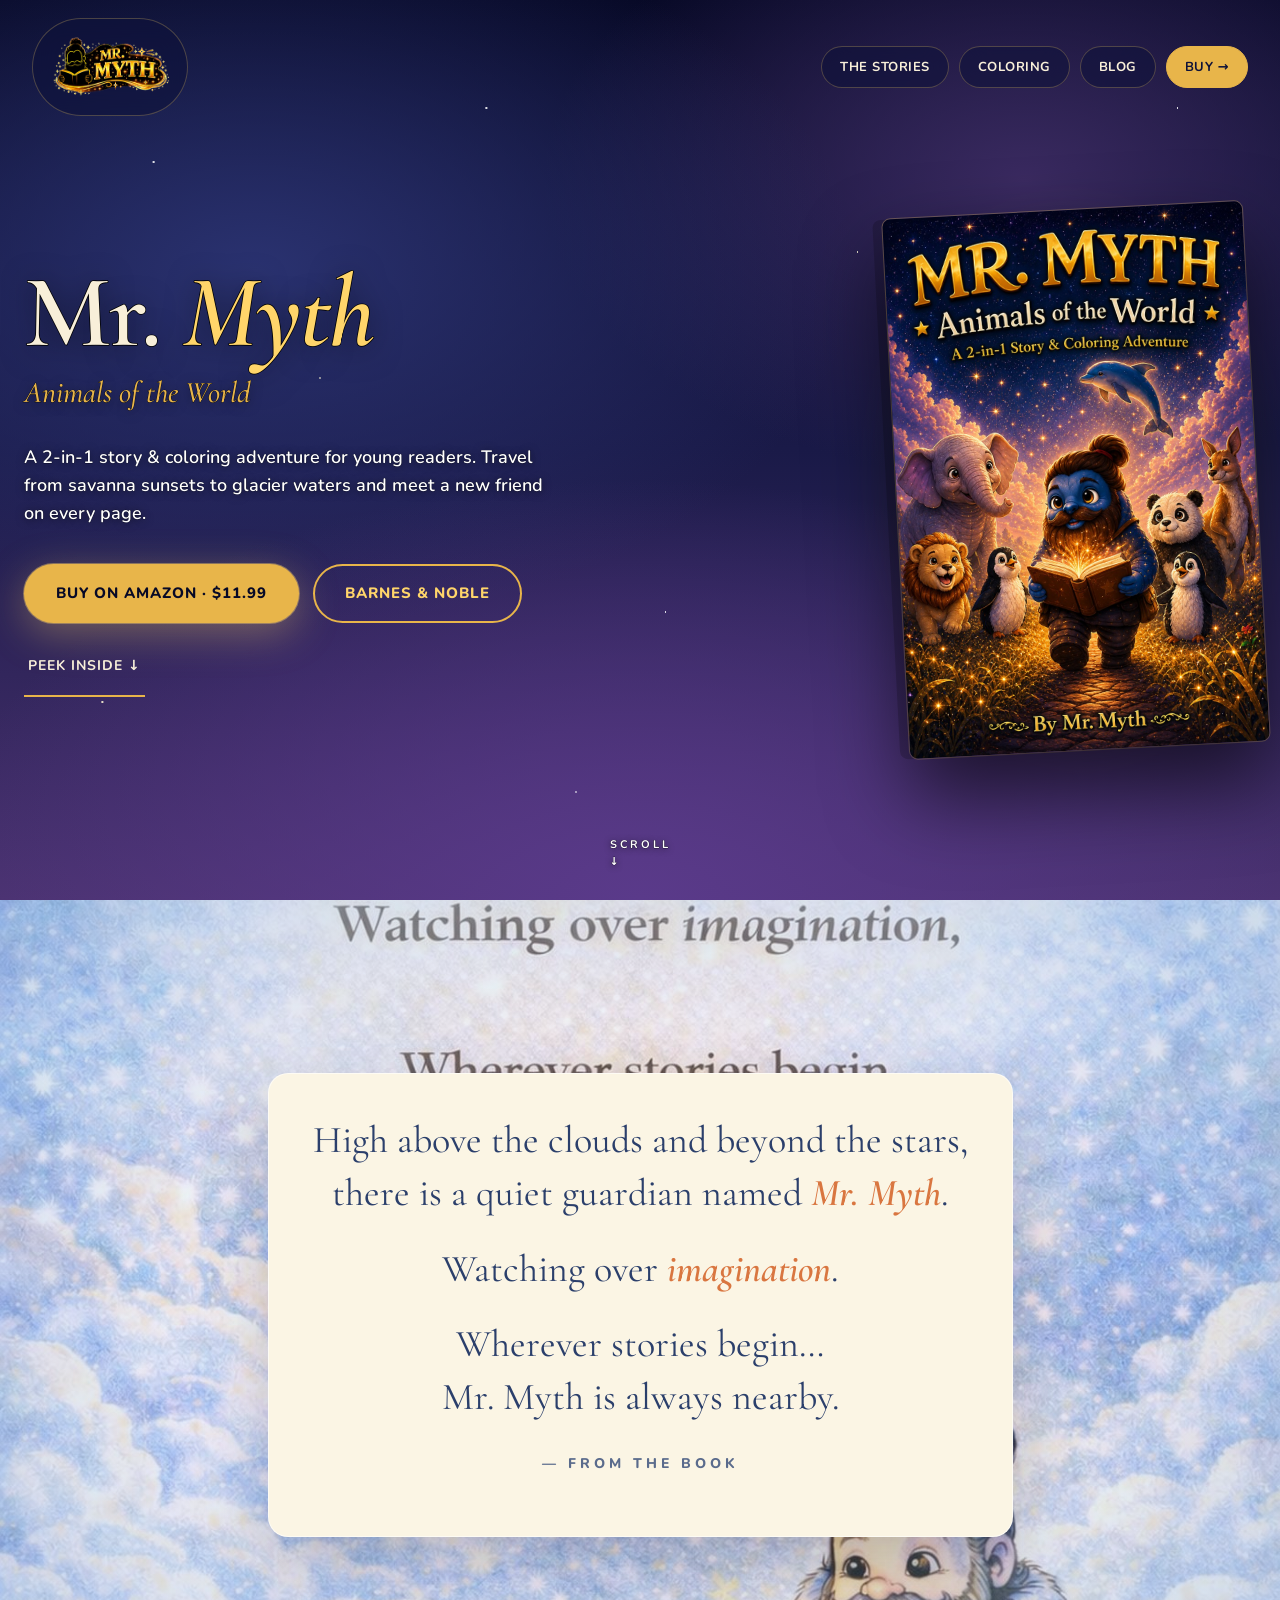
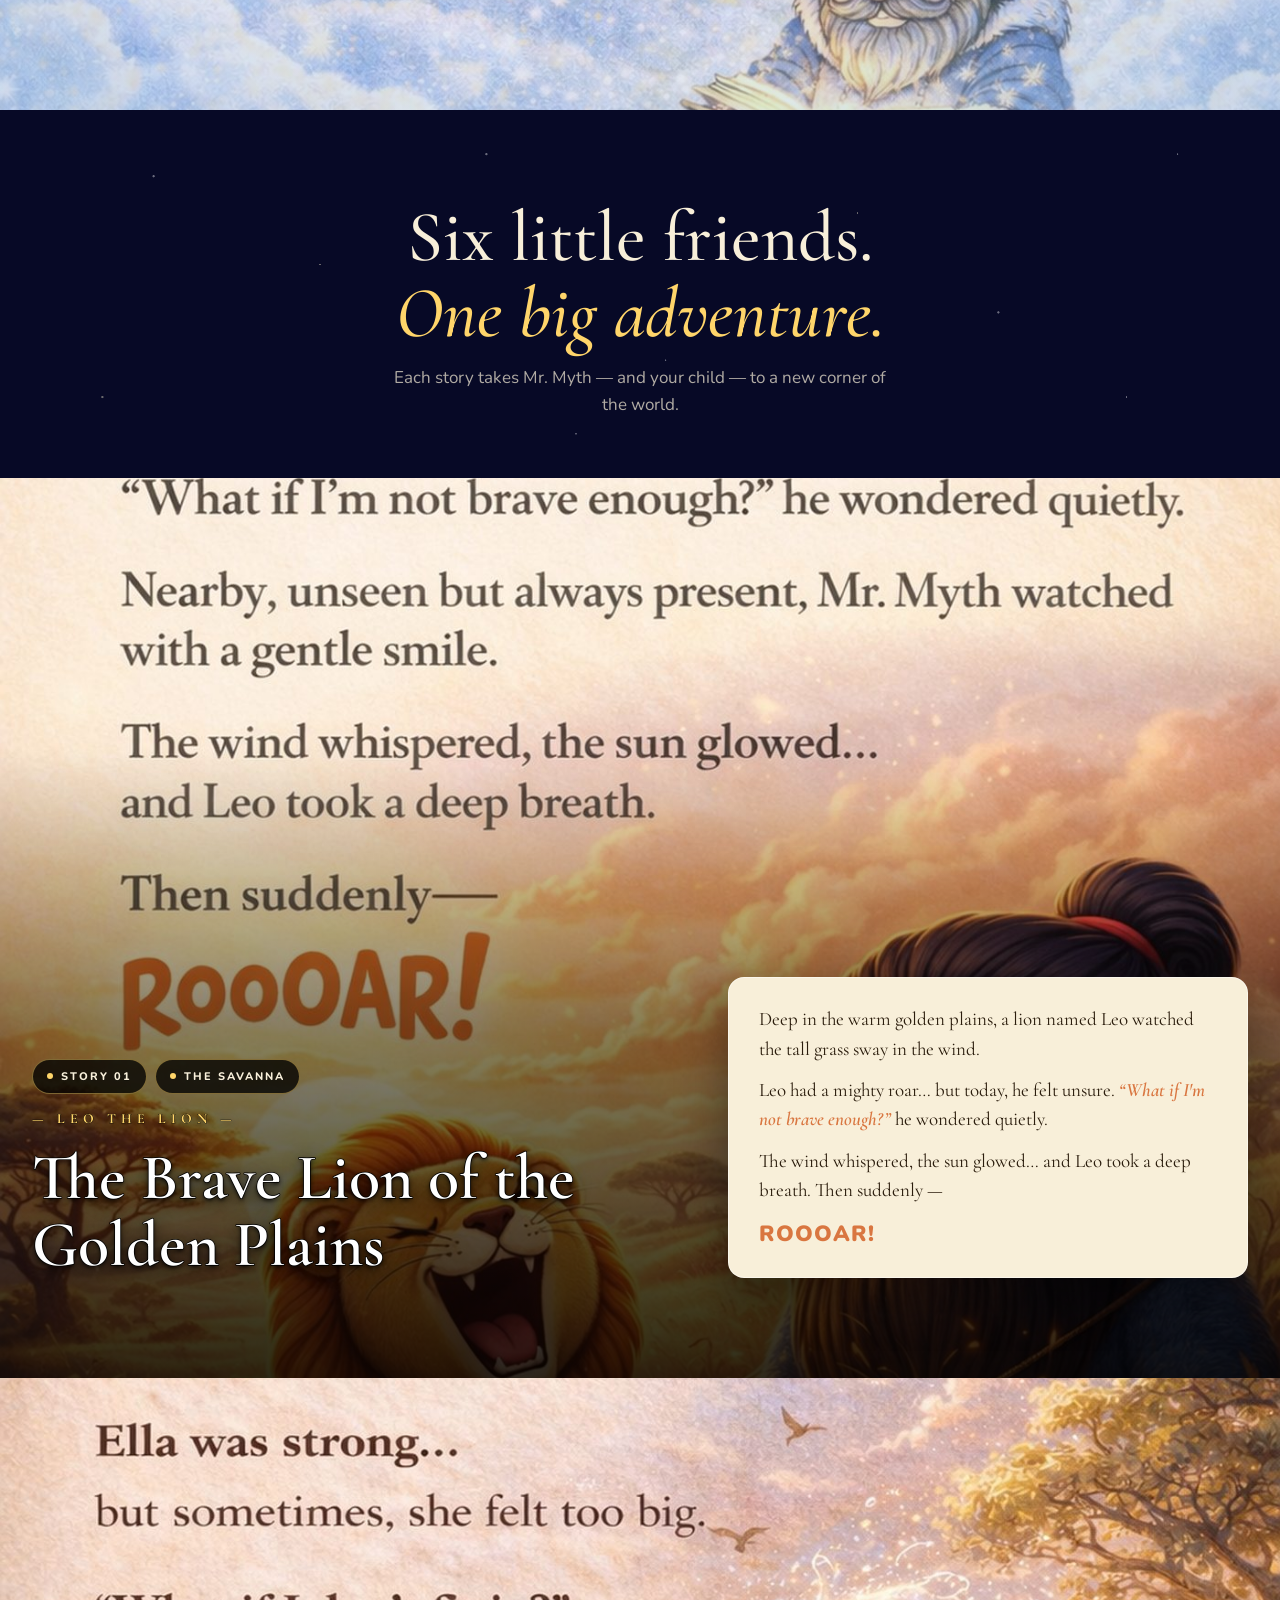
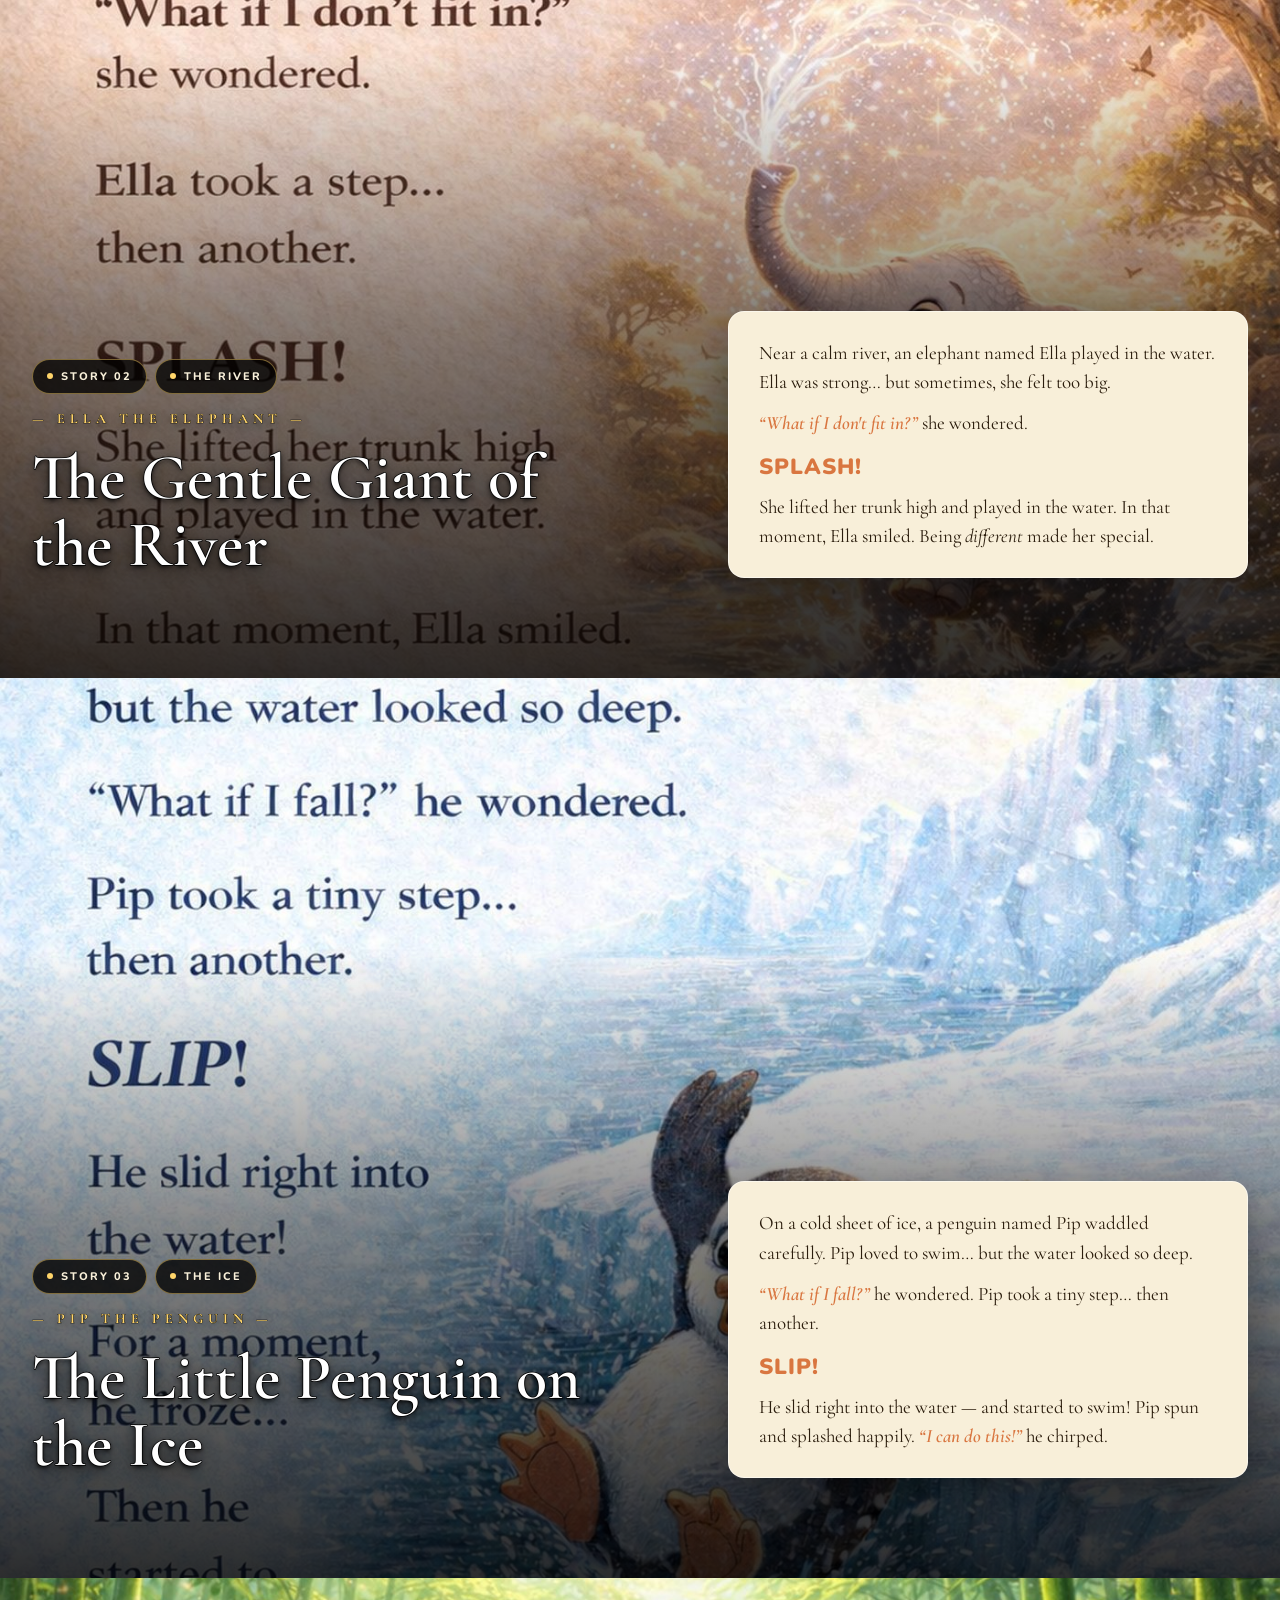
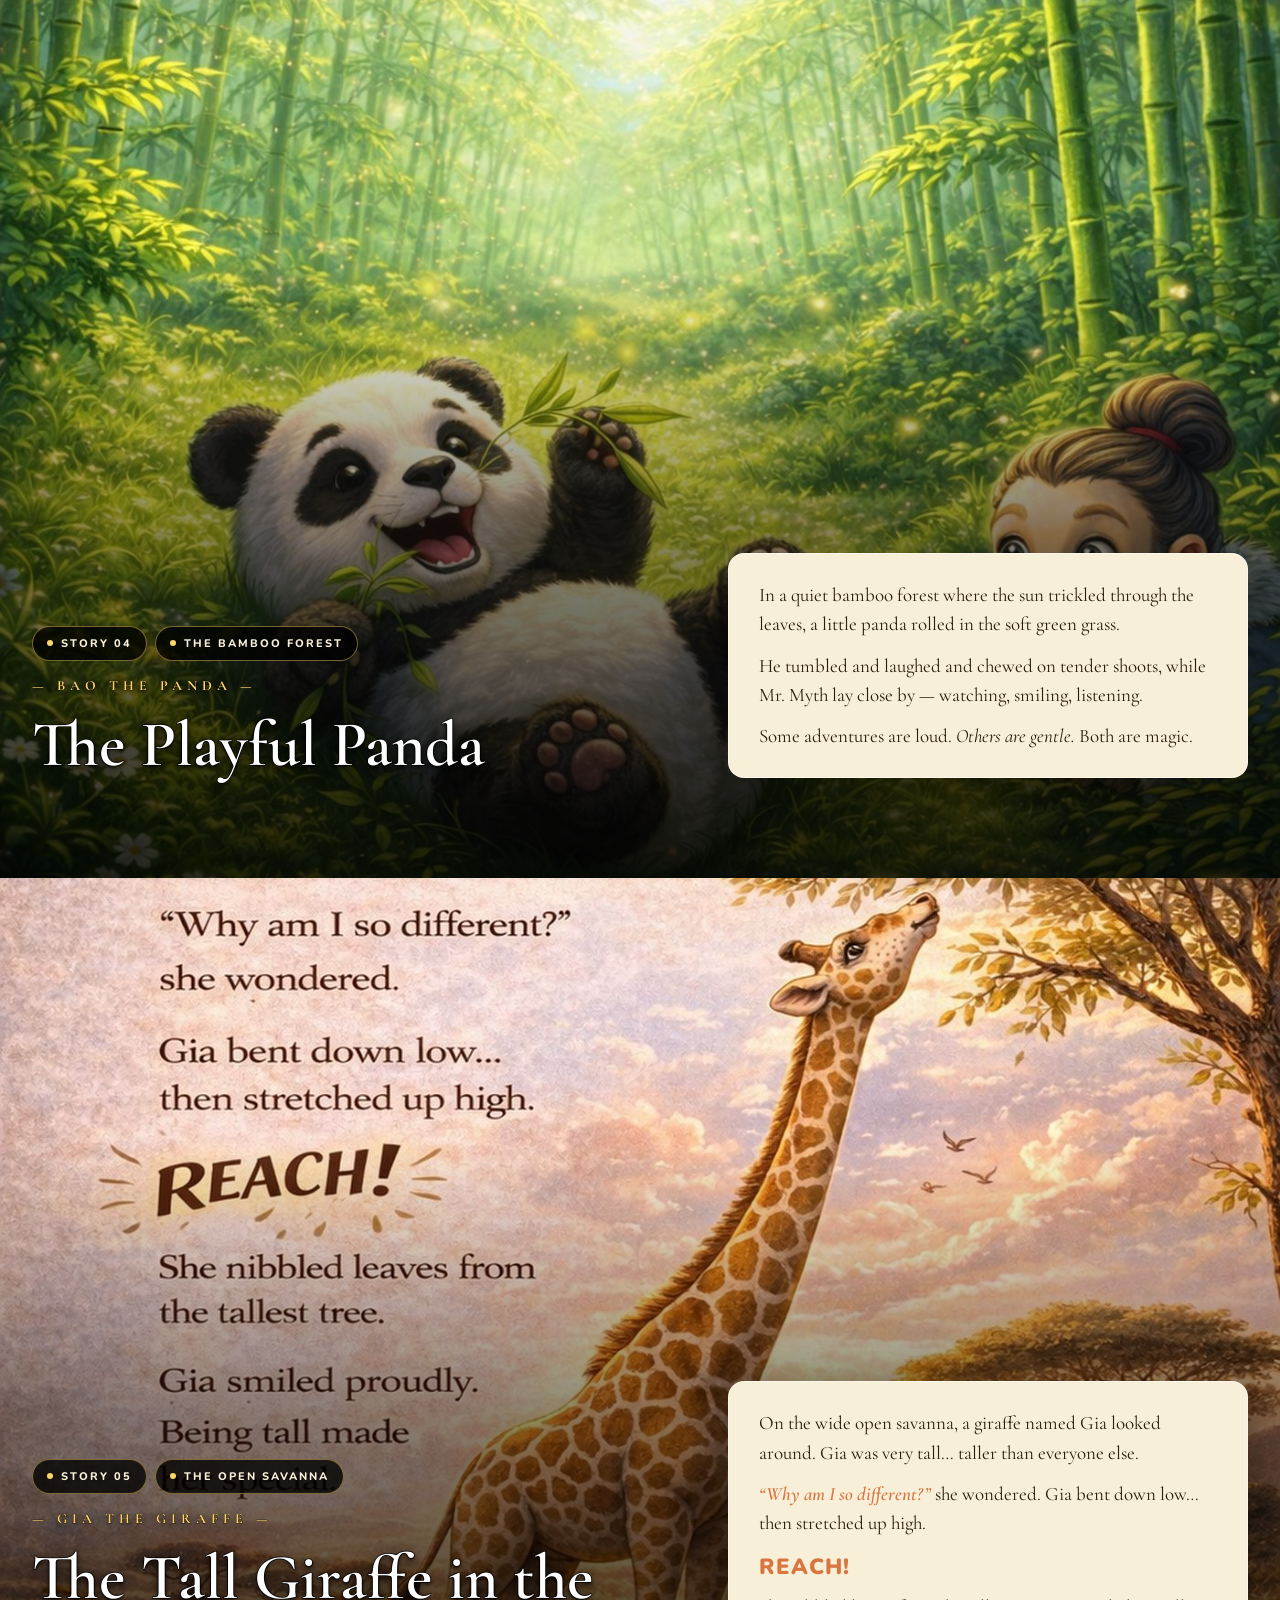
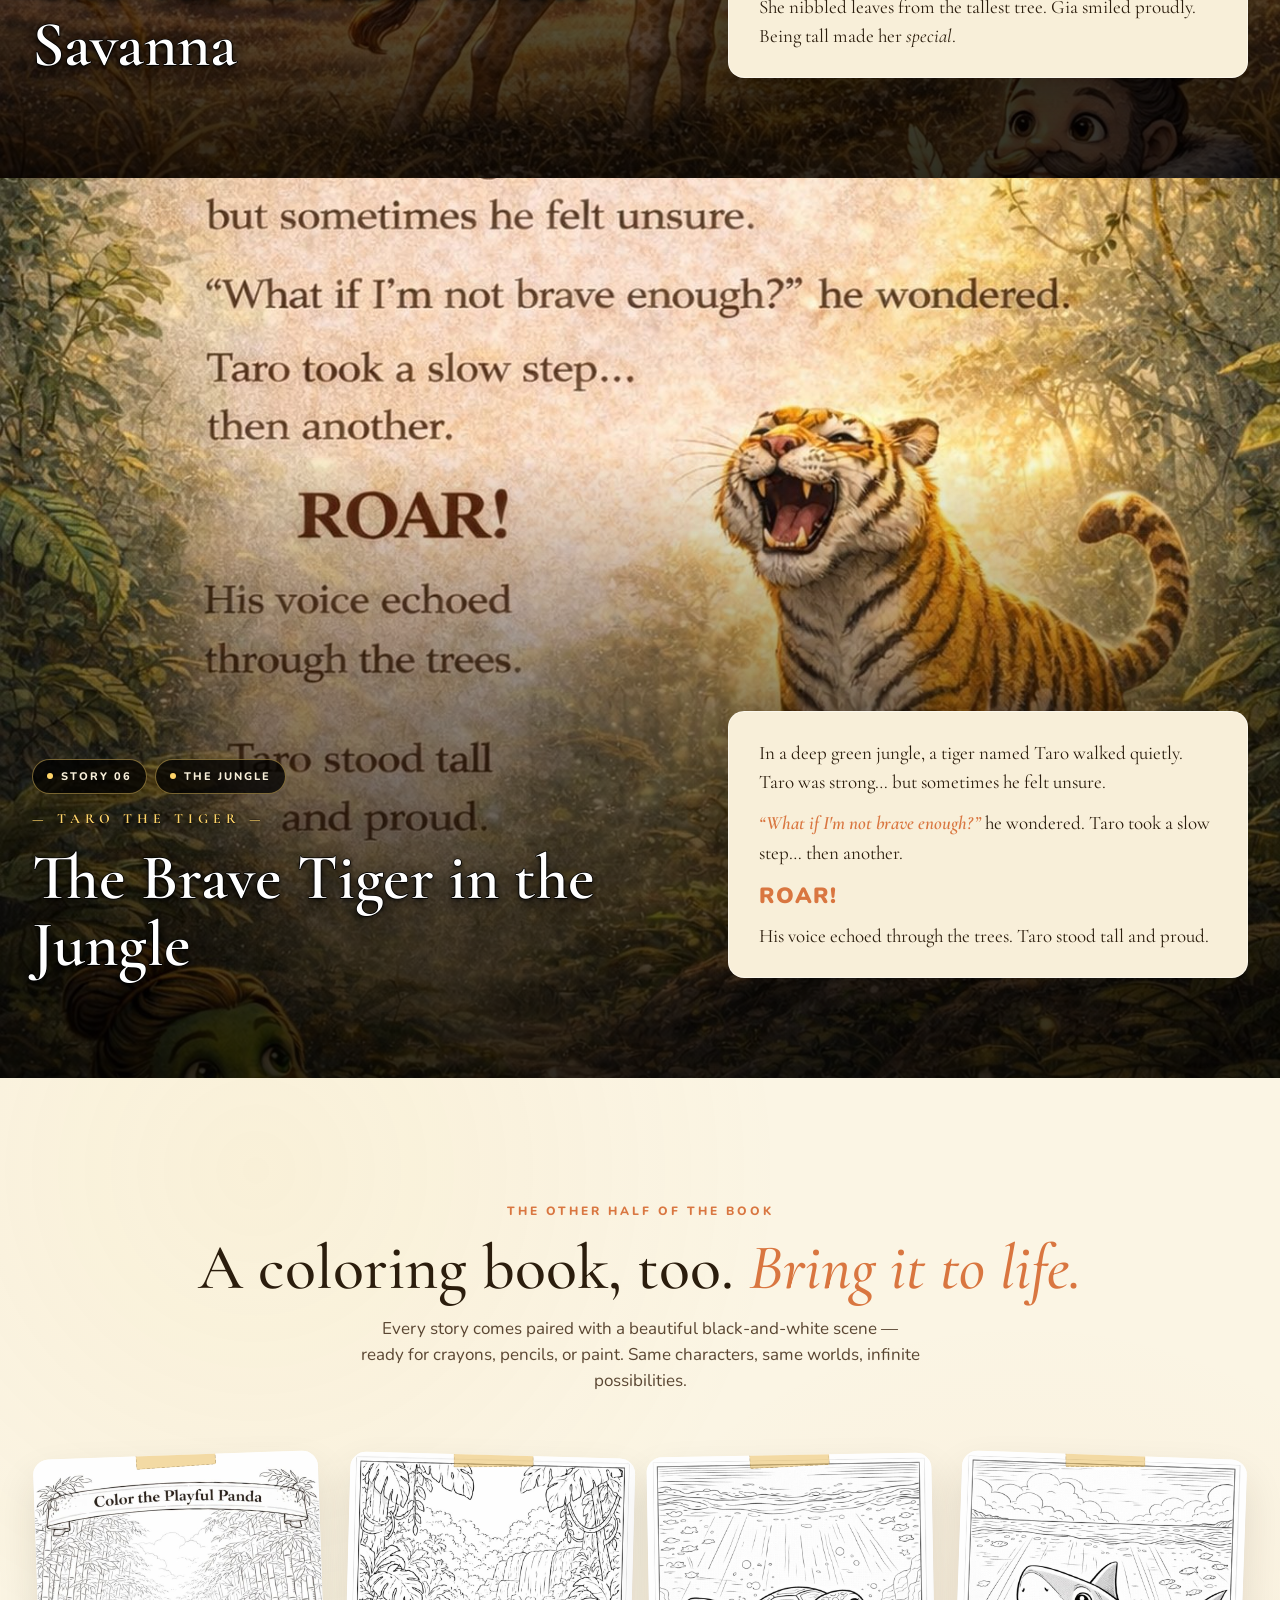
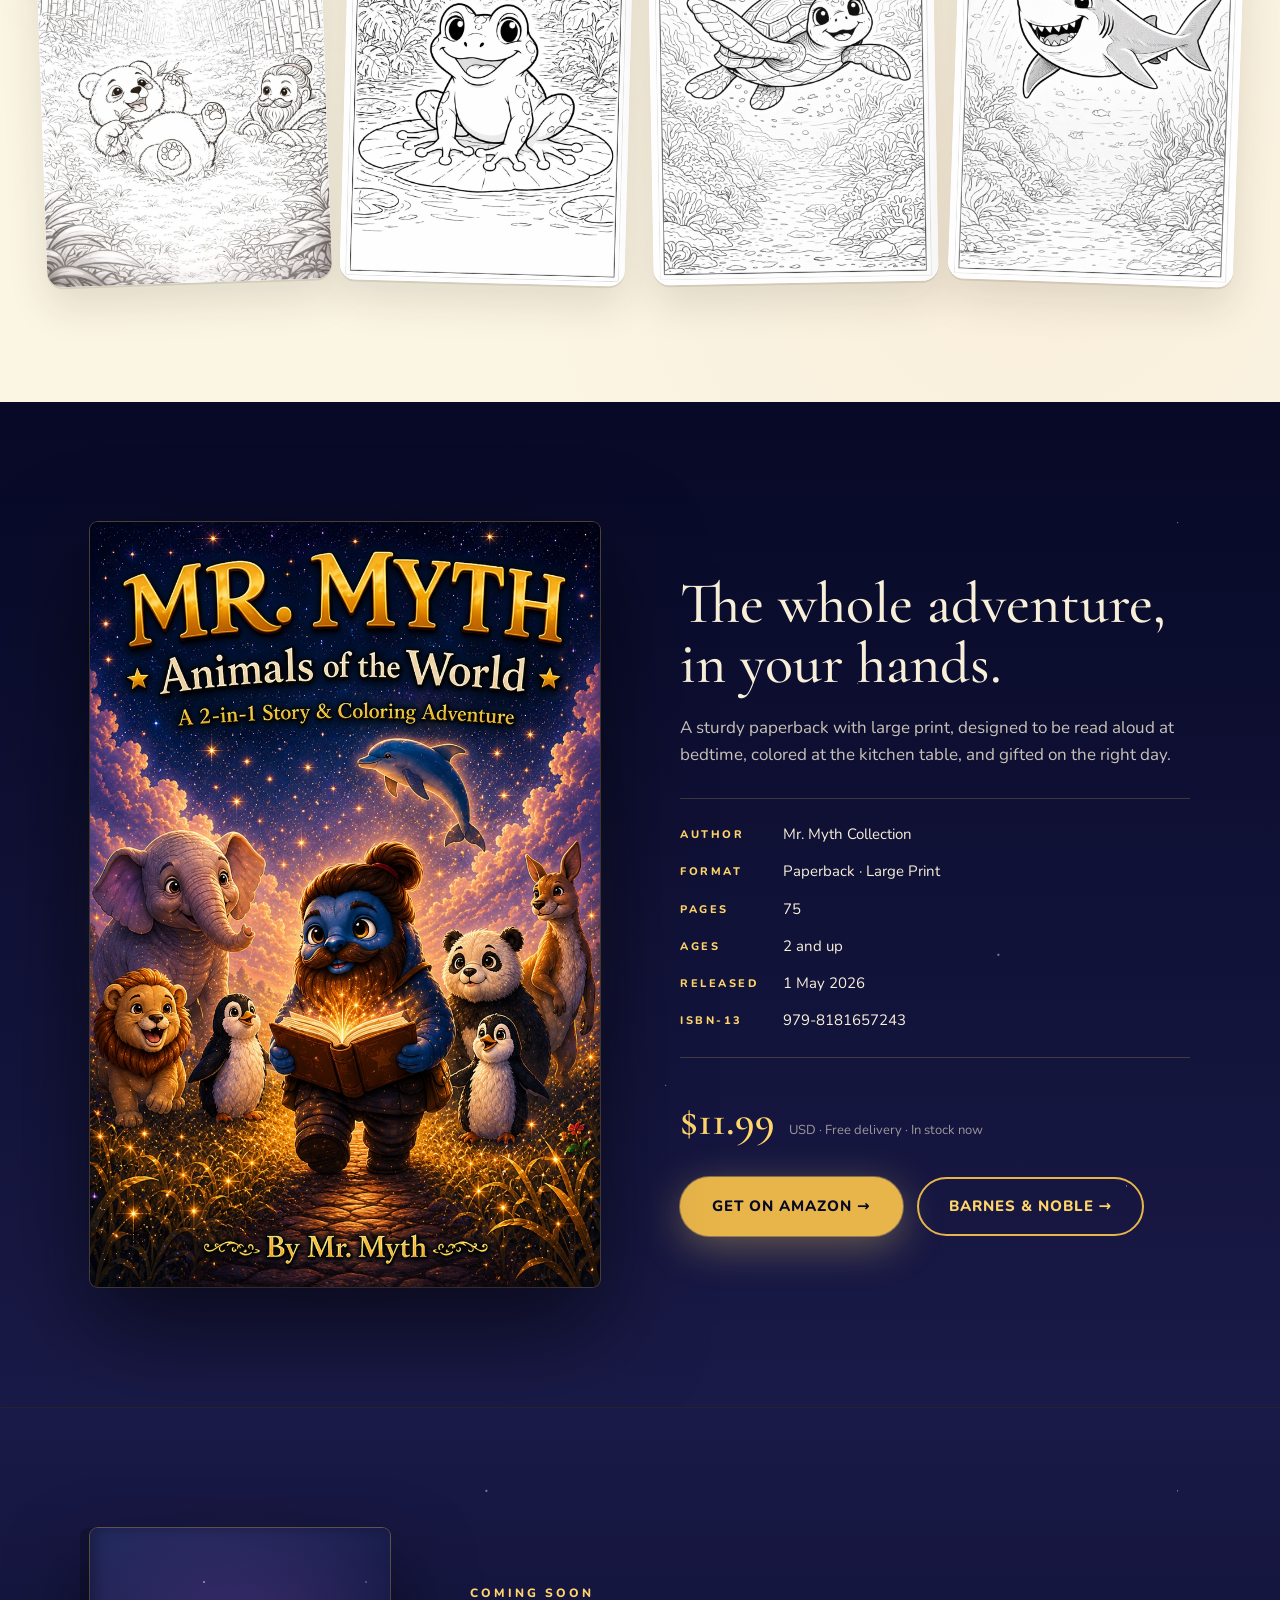
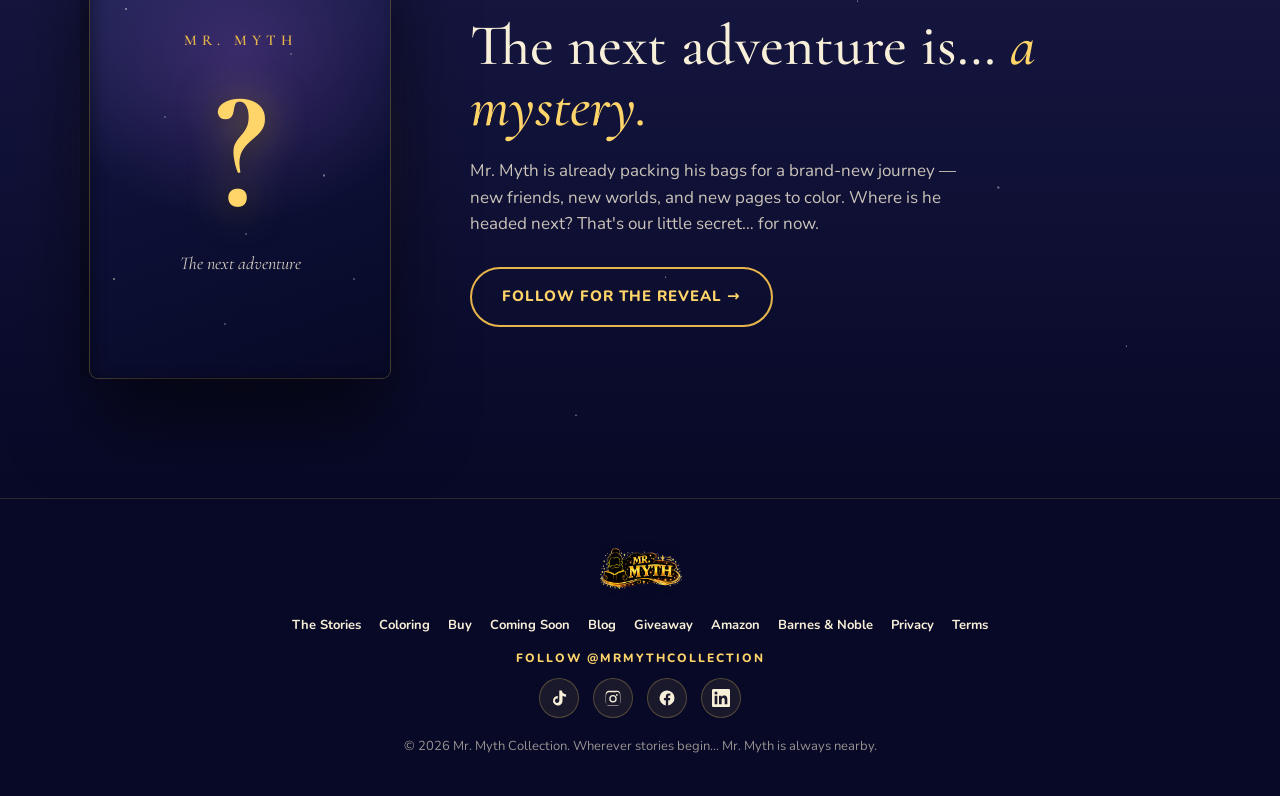
==== index.html @ 1f184dca "Add Vercel Web Analytics script to site pages Inject the /_vercel/insights/script.js tag before </he" ====
<!doctype html>
<html lang="en">
<head>
<meta charset="utf-8" />
<meta name="viewport" content="width=device-width, initial-scale=1" />
<title>Mr. Myth — Animals Of The World</title>
<meta name="description" content="A magical 2-in-1 story and coloring adventure for kids ages 2+. Travel the world with Mr. Myth and meet Leo the lion, Ella the elephant, Pip the penguin, and more." />
<meta property="og:title" content="Mr. Myth — Animals Of The World" />
<meta property="og:description" content="A magical 2-in-1 story and coloring adventure. Wherever stories begin… Mr. Myth is always nearby." />
<meta property="og:image" content="images/cover.jpg" />
<link rel="icon" type="image/png" href="images/favicon.png" />
<link rel="apple-touch-icon" href="images/logo.png" />
<link rel="preconnect" href="https://fonts.googleapis.com" />
<link rel="preconnect" href="https://fonts.gstatic.com" crossorigin />
<link href="https://fonts.googleapis.com/css2?family=Cormorant+Garamond:ital,wght@0,400;0,500;0,600;0,700;1,400&family=Fraunces:opsz,wght,SOFT,WONK@9..144,300..900,0..100,0..1&family=Nunito:wght@400;600;700;800;900&display=swap" rel="stylesheet" />
<style>
  :root{
    --night:#0e1239;
    --night-deep:#070926;
    --gold:#e8b54a;
    --gold-bright:#ffd56a;
    --cream:#f8efd9;
    --paper:#fbf5e4;
    --ember:#d97640;
    --ink:#2b1d0d;
    --soft-ink:#5a4632;
    --jungle:#1f4d36;
    --ice:#cfe5f0;
    --ice-deep:#2a4c6e;
    --rose:#e8b3a4;
  }
  *{box-sizing:border-box; margin:0; padding:0}
  html,body{overflow-x:hidden}
  html{scroll-behavior:smooth}
  body{
    font-family:'Nunito',system-ui,sans-serif;
    color:var(--ink);
    background:var(--night-deep);
    line-height:1.55;
  }
  img{display:block; max-width:100%; height:auto}
  a{color:inherit}

  /* ============ FIXED NAV ============ */
  .topbar{
    position:fixed; top:0; left:0; right:0; z-index:100;
    display:flex; justify-content:space-between; align-items:center;
    padding:18px 32px;
    pointer-events:none;
  }
  .topbar > *{pointer-events:auto}
  .brand{
    display:inline-flex; align-items:center; gap:10px;
    background:rgba(14,18,57,.55);
    backdrop-filter:blur(14px);
    -webkit-backdrop-filter:blur(14px);
    padding:6px 14px; border-radius:999px;
    border:1px solid rgba(255,213,106,.25);
    text-decoration:none;
    transition:background .2s;
  }
  .brand:hover{background:rgba(14,18,57,.75)}
  .brand img{height:84px; width:auto; display:block}
  .nav-actions{display:flex; gap:10px; align-items:center}
  .nav-pill{
    background:rgba(14,18,57,.55);
    backdrop-filter:blur(14px);
    -webkit-backdrop-filter:blur(14px);
    color:var(--cream);
    padding:10px 18px; border-radius:999px;
    border:1px solid rgba(255,213,106,.25);
    font-weight:700; font-size:13px; letter-spacing:.5px;
    text-transform:uppercase;
    text-decoration:none;
    transition:background .2s, color .2s;
  }
  .nav-pill:hover{background:var(--gold); color:var(--night)}
  .nav-pill.cta{background:var(--gold); color:var(--night); border-color:var(--gold)}
  .nav-pill.cta:hover{background:var(--gold-bright)}
  .nav-toggle{
    display:none;
    background:rgba(14,18,57,.55);
    backdrop-filter:blur(14px);
    -webkit-backdrop-filter:blur(14px);
    border:1px solid rgba(255,213,106,.25);
    color:var(--cream);
    width:42px; height:42px;
    border-radius:50%;
    cursor:pointer;
    align-items:center; justify-content:center;
    padding:0;
  }
  .nav-toggle svg{width:20px; height:20px; fill:currentColor; display:block}
  .mobile-menu{
    position:fixed; inset:0;
    background:rgba(7,9,38,.96);
    backdrop-filter:blur(20px);
    -webkit-backdrop-filter:blur(20px);
    z-index:150;
    display:none;
    flex-direction:column;
    align-items:center; justify-content:center;
    gap:16px;
    padding:80px 24px 40px;
  }
  .mobile-menu.open{display:flex}
  .mobile-menu a{
    color:var(--cream);
    font-family:'Nunito',system-ui,sans-serif;
    font-weight:800; font-size:16px;
    letter-spacing:2px; text-transform:uppercase;
    text-decoration:none;
    padding:14px 22px;
    border-radius:999px;
    border:1px solid rgba(255,213,106,.25);
    transition:background .2s, color .2s, border-color .2s;
    min-width:240px; text-align:center;
  }
  .mobile-menu a:hover, .mobile-menu a.cta{
    background:var(--gold); color:var(--night-deep); border-color:var(--gold);
  }
  .mobile-menu .close-x{
    position:absolute; top:24px; right:24px;
    background:none; border:none; color:var(--cream);
    cursor:pointer; padding:8px;
    border-radius:50%;
    transition:background .2s;
  }
  .mobile-menu .close-x:hover{background:rgba(255,213,106,.15)}
  .mobile-menu .close-x svg{width:24px; height:24px; fill:currentColor; display:block}
  @media(max-width:680px){
    .topbar{padding:14px 16px}
    .brand img{height:48px}
    .nav-actions{gap:8px}
    .nav-actions .nav-pill:not(.cta):not(.mobile-show){display:none}
    .nav-pill{padding:9px 13px; font-size:11px; letter-spacing:.3px}
    .nav-toggle{display:inline-flex; width:38px; height:38px}
  }

  /* ============ STARS BG (reused) ============ */
  .stars{
    position:absolute; inset:0;
    background:
      radial-gradient(1.5px 1.5px at 12% 18%, #fff 50%, transparent 100%),
      radial-gradient(1px 1px at 25% 42%, #fff8d6 50%, transparent 100%),
      radial-gradient(1.5px 1.5px at 38% 12%, #fff 50%, transparent 100%),
      radial-gradient(1px 1px at 52% 68%, #fff 50%, transparent 100%),
      radial-gradient(1px 1px at 67% 28%, #fff8d6 50%, transparent 100%),
      radial-gradient(1.5px 1.5px at 78% 55%, #fff 50%, transparent 100%),
      radial-gradient(1px 1px at 88% 78%, #fff 50%, transparent 100%),
      radial-gradient(1.5px 1.5px at 8% 78%, #fff8d6 50%, transparent 100%),
      radial-gradient(1px 1px at 92% 12%, #fff 50%, transparent 100%),
      radial-gradient(1px 1px at 45% 88%, #fff 50%, transparent 100%);
    pointer-events:none;
    opacity:.85;
  }
  .stars.dim{opacity:.4}

  /* ============ HERO ============ */
  .hero{
    position:relative; min-height:100svh;
    background:
      radial-gradient(ellipse 1200px 700px at 50% 100%, #5a3a8a 0%, transparent 60%),
      radial-gradient(ellipse 1000px 600px at 20% 30%, #2a3270 0%, transparent 60%),
      radial-gradient(ellipse 800px 500px at 80% 20%, #3a2a60 0%, transparent 60%),
      linear-gradient(180deg, var(--night-deep) 0%, #1a1a48 50%, #4a3270 100%);
    overflow:hidden;
    display:flex; align-items:center; justify-content:center;
    padding:120px 24px 60px;
  }
  .hero-inner{
    position:relative; z-index:2;
    display:grid;
    grid-template-columns: 1fr auto;
    gap:60px; align-items:center;
    max-width:1300px; width:100%;
  }
  @media(max-width:980px){
    .hero-inner{grid-template-columns:1fr; text-align:center; gap:40px}
  }

  .hero-text{color:var(--cream); max-width:600px}
  .hero-eyebrow{
    display:inline-flex; align-items:center; gap:10px;
    font-size:12px; letter-spacing:3px; text-transform:uppercase;
    color:var(--gold-bright); font-weight:800;
    margin-bottom:24px;
  }
  .hero-eyebrow::before, .hero-eyebrow::after{
    content:""; width:30px; height:1px; background:var(--gold);
  }
  @media(max-width:980px){.hero-eyebrow{justify-content:center}}

  h1.hero-title{
    font-family:'Cormorant Garamond',serif;
    font-weight:600;
    font-size:clamp(54px, 8vw, 104px);
    line-height:.96;
    letter-spacing:-.02em;
    margin-bottom:8px;
    color:var(--cream);
    -webkit-text-stroke:1.5px #000;
    paint-order:stroke fill;
    text-shadow:0 4px 30px rgba(0,0,0,.5);
  }
  h1.hero-title .gold{
    color:var(--gold-bright);
    font-style:italic;
  }
  .hero-sub{
    font-family:'Cormorant Garamond',serif;
    font-size:clamp(22px,2.5vw,30px);
    font-style:italic;
    color:var(--gold);
    margin-bottom:28px;
    font-weight:500;
    -webkit-text-stroke:.6px #000;
    paint-order:stroke fill;
    text-shadow:0 2px 12px rgba(0,0,0,.5);
  }
  .hero-lede{
    font-size:18px;
    color:#fff;
    margin-bottom:36px;
    max-width:520px;
    font-weight:600;
    -webkit-text-stroke:.4px #000;
    paint-order:stroke fill;
    text-shadow:0 1px 8px rgba(0,0,0,.6);
  }
  @media(max-width:980px){.hero-lede{margin-left:auto; margin-right:auto}}

  .hero-cta-row{display:flex; gap:14px; flex-wrap:wrap; align-items:center}
  @media(max-width:980px){.hero-cta-row{justify-content:center}}
  .btn-gold{
    display:inline-flex; align-items:center; gap:10px;
    background:var(--gold);
    color:var(--night-deep);
    padding:18px 32px;
    border-radius:999px;
    font-weight:800; font-size:15px; letter-spacing:1px; text-transform:uppercase;
    text-decoration:none;
    box-shadow:0 10px 40px rgba(255,213,106,.35), 0 0 0 1px rgba(255,213,106,.4);
    transition:transform .2s, box-shadow .2s;
  }
  .btn-gold:hover{
    transform:translateY(-3px);
    box-shadow:0 18px 50px rgba(255,213,106,.5), 0 0 0 1px var(--gold-bright);
  }
  .btn-ghost-light{
    color:var(--cream); text-decoration:none;
    font-weight:700; font-size:14px; letter-spacing:1px; text-transform:uppercase;
    padding:18px 4px;
    border-bottom:2px solid var(--gold);
  }
  .btn-outline-gold{
    display:inline-flex; align-items:center; gap:10px;
    background:transparent;
    color:var(--gold-bright);
    padding:16px 30px;
    border-radius:999px;
    font-weight:800; font-size:15px; letter-spacing:1px; text-transform:uppercase;
    text-decoration:none;
    border:2px solid var(--gold);
    transition:background .2s, color .2s, transform .2s, box-shadow .2s;
  }
  .btn-outline-gold:hover{
    background:var(--gold);
    color:var(--night-deep);
    transform:translateY(-3px);
    box-shadow:0 10px 30px rgba(255,213,106,.3);
  }

  /* hero cover */
  .hero-cover{
    position:relative;
    width:min(360px, 80vw);
    aspect-ratio: 2/3;
    transform: rotate(-3deg);
    animation: floatCover 7s ease-in-out infinite;
  }
  .hero-cover img{
    width:100%; height:100%; object-fit:cover;
    border-radius:8px;
    box-shadow:
      0 40px 80px rgba(0,0,0,.6),
      0 0 0 1px rgba(255,213,106,.3),
      -10px 0 0 rgba(0,0,0,.18),
      inset 6px 0 12px rgba(0,0,0,.2);
  }
  /* gold glow */
  .hero-cover::before{
    content:""; position:absolute; inset:-30px;
    background:radial-gradient(ellipse at center, rgba(255,213,106,.35) 0%, transparent 65%);
    z-index:-1; filter:blur(20px);
  }
  @keyframes floatCover{
    0%,100%{transform:rotate(-3deg) translateY(0)}
    50%{transform:rotate(-3deg) translateY(-16px)}
  }

  /* sparkles on hero */
  .sparkles{position:absolute; inset:0; pointer-events:none; z-index:1}
  .sparkle{
    position:absolute; color:var(--gold-bright);
    font-size:14px; opacity:0; animation: twinkle 4s ease-in-out infinite;
  }
  @keyframes twinkle{
    0%,100%{opacity:0; transform:scale(.5)}
    50%{opacity:1; transform:scale(1)}
  }

  .scroll-cue{
    position:absolute; bottom:30px; left:50%; transform:translateX(-50%);
    color:#fff;
    font-size:11px; letter-spacing:3px; text-transform:uppercase; font-weight:700;
    display:flex; flex-direction:column; align-items:center; gap:8px;
    -webkit-text-stroke:.4px #000;
    paint-order:stroke fill;
    text-shadow:0 1px 6px rgba(0,0,0,.7);
    animation: bounce 2.5s ease-in-out infinite;
  }
  @keyframes bounce{
    0%,100%{transform:translate(-50%, 0)}
    50%{transform:translate(-50%, 10px)}
  }

  /* ============ INTRO QUOTE SECTION ============ */
  .intro{
    position:relative;
    background:#a8c6e0; /* the cloud color from page 3 */
    min-height:90svh;
    overflow:hidden;
    display:flex; align-items:center; justify-content:center;
  }
  .intro-bg{
    position:absolute; inset:0;
    background-image:url('images/intro.jpg');
    background-size:cover; background-position:center;
    z-index:0;
  }
  .intro-bg::after{
    content:""; position:absolute; inset:0;
    background:radial-gradient(ellipse at center, transparent 30%, rgba(168,198,224,.55) 90%);
  }
  .intro-text{
    position:relative; z-index:2;
    text-align:center;
    width:fit-content; max-width:min(760px, calc(100vw - 48px));
    padding:40px 44px;
    margin:60px 24px;
    background:var(--paper);
    border-radius:20px;
    box-shadow:0 24px 70px rgba(20,30,60,.25);
    border:1px solid rgba(255,255,255,.6);
  }
  .intro-text p{
    font-family:'Cormorant Garamond',serif;
    font-size:clamp(24px, 3.5vw, 38px);
    line-height:1.4;
    color:#2b3f6b;
    margin-bottom:22px;
  }
  .intro-text p em{color:var(--ember); font-weight:600; font-style:italic}
  .intro-text .signoff{
    font-size:14px; letter-spacing:4px; text-transform:uppercase;
    color:#5a6b8c; font-weight:800; font-family:'Nunito';
    margin-top:30px;
  }

  /* ============ STORY JOURNEY ============ */
  .journey-header{
    background:var(--night-deep);
    color:var(--cream);
    text-align:center;
    padding:90px 24px 60px;
    position:relative; overflow:hidden;
  }
  .journey-header h2{
    font-family:'Cormorant Garamond',serif;
    font-weight:500;
    font-size:clamp(40px, 6vw, 72px);
    line-height:1.05;
    margin-bottom:14px;
  }
  .journey-header h2 em{color:var(--gold-bright)}
  .journey-header p{
    color:rgba(248,239,217,.7);
    max-width:520px; margin:0 auto;
    font-size:17px;
  }

  /* each story = big stacked panel */
  .story{
    position:relative;
    min-height:100svh;
    display:flex; align-items:stretch;
    overflow:hidden;
  }
  .story-art{
    position:absolute; inset:0; z-index:0;
  }
  .story-art img{
    width:100%; height:100%; object-fit:cover; object-position:center;
  }
  .story-overlay{
    position:absolute; inset:0;
    background:linear-gradient(180deg, rgba(0,0,0,.0) 30%, rgba(0,0,0,.45) 60%, rgba(0,0,0,.82) 100%);
    z-index:1;
  }
  .story-content{
    position:relative; z-index:2;
    max-width:1300px; width:100%;
    margin:0 auto;
    padding:100px 32px 100px;
    align-self:stretch;
    display:grid;
    grid-template-columns: 1fr 1fr;
    gap:60px;
    align-items:stretch;
  }
  @media(max-width:880px){
    .story-content{grid-template-columns:1fr; gap:30px}
  }
  .story-meta{
    align-self:end;
    display:flex; flex-direction:column; gap:14px;
  }
  .habitat-pills{display:flex; gap:8px; flex-wrap:wrap}
  .habitat-pill{
    display:inline-flex; align-items:center; gap:8px;
    background:rgba(0,0,0,.78);
    color:var(--cream);
    padding:8px 14px; border-radius:999px;
    border:1px solid rgba(255,213,106,.45);
    font-size:11px; letter-spacing:2px; text-transform:uppercase; font-weight:800;
    -webkit-text-stroke:.3px #000;
    paint-order:stroke fill;
  }
  .habitat-pill .dot{width:6px; height:6px; border-radius:50%; background:var(--gold-bright)}
  .story-number{
    font-family:'Cormorant Garamond',serif;
    font-size:14px; letter-spacing:5px; text-transform:uppercase;
    color:var(--gold-bright); font-weight:700;
    -webkit-text-stroke:.6px #000;
    paint-order:stroke fill;
    text-shadow:0 2px 10px rgba(0,0,0,.8);
  }
  .story-title{
    font-family:'Cormorant Garamond',serif;
    font-weight:600;
    font-size:clamp(38px, 5vw, 64px);
    line-height:1.05;
    color:#fff;
    -webkit-text-stroke:1.5px #000;
    paint-order:stroke fill;
    text-shadow:
      0 2px 4px rgba(0,0,0,.9),
      0 4px 18px rgba(0,0,0,.85);
  }
  .story-body{
    background:var(--cream);
    border-radius:16px;
    padding:26px 30px;
    max-width:520px;
    justify-self:end;
    align-self:end;
    box-shadow:0 18px 50px rgba(0,0,0,.4);
    border:1px solid rgba(255,255,255,.5);
  }
  @media(max-width:880px){
    .story-body{max-width:none; justify-self:stretch; align-self:auto}
  }
  .story-body p{
    font-family:'Cormorant Garamond',serif;
    font-size:19px;
    line-height:1.55;
    color:var(--ink);
    margin-bottom:12px;
  }
  .story-body p:last-child{margin-bottom:0}
  .story-body .quote{
    font-style:italic; color:var(--ember); font-weight:600;
  }
  .story-body .shout{
    font-family:'Nunito';
    font-weight:900; font-size:22px;
    color:var(--ember); letter-spacing:1px;
    margin:8px 0;
  }

  /* ============ COLORING SECTION ============ */
  .coloring{
    background:var(--paper);
    background-image:
      radial-gradient(circle at 20% 10%, rgba(232,181,74,.08) 0%, transparent 40%),
      radial-gradient(circle at 80% 80%, rgba(217,118,64,.06) 0%, transparent 40%);
    padding:120px 32px;
    position:relative;
  }
  .coloring-inner{max-width:1200px; margin:0 auto}
  .coloring-header{
    text-align:center; margin-bottom:60px;
  }
  .coloring-eyebrow{
    display:inline-block;
    font-size:12px; letter-spacing:3px; text-transform:uppercase;
    color:var(--ember); font-weight:800;
    margin-bottom:14px;
  }
  .coloring-header h2{
    font-family:'Cormorant Garamond',serif;
    font-weight:500;
    font-size:clamp(40px, 6vw, 64px);
    line-height:1.05;
    color:var(--ink);
    margin-bottom:14px;
  }
  .coloring-header h2 em{color:var(--ember); font-style:italic}
  .coloring-header p{
    color:var(--soft-ink); max-width:560px; margin:0 auto;
    font-size:17px;
  }

  .coloring-grid{
    display:grid; grid-template-columns:repeat(4, 1fr); gap:20px;
  }
  @media(max-width:880px){.coloring-grid{grid-template-columns:repeat(2, 1fr)}}
  .col-card{
    background:#fff;
    border-radius:16px;
    overflow:hidden;
    box-shadow:
      0 2px 0 rgba(43,29,13,.1),
      0 20px 40px rgba(43,29,13,.12);
    transition: transform .3s ease;
    position:relative;
  }
  .col-card:nth-child(1){transform: rotate(-2deg)}
  .col-card:nth-child(2){transform: rotate(1.5deg)}
  .col-card:nth-child(3){transform: rotate(-1deg)}
  .col-card:nth-child(4){transform: rotate(2deg)}
  .col-card:hover{transform:rotate(0) translateY(-6px) scale(1.02)}
  .col-card img{width:100%; aspect-ratio:2/3; object-fit:cover}
  .col-card .tape{
    position:absolute; top:-10px; left:50%; transform:translateX(-50%) rotate(-2deg);
    background:rgba(232,181,74,.5);
    width:80px; height:22px;
    border-radius:2px;
    border:1px dashed rgba(43,29,13,.2);
  }

  /* ============ DETAILS & CTA ============ */
  .details-section{
    background:linear-gradient(180deg, var(--night-deep) 0%, #1a1a48 100%);
    color:var(--cream);
    padding:120px 32px;
    position:relative;
    overflow:hidden;
  }
  .details-inner{
    max-width:1100px; margin:0 auto;
    display:grid; grid-template-columns: 1fr 1fr; gap:80px; align-items:center;
    position:relative; z-index:2;
  }
  @media(max-width:880px){
    .details-inner{grid-template-columns:1fr; gap:40px}
  }

  .details-cover{
    position:relative;
    transform:rotate(2deg);
  }
  .details-cover img{
    width:100%;
    border-radius:8px;
    box-shadow:0 40px 100px rgba(0,0,0,.6), 0 0 0 1px rgba(255,213,106,.3);
  }
  .details-cover::before{
    content:""; position:absolute; inset:-40px;
    background:radial-gradient(ellipse at center, rgba(255,213,106,.3) 0%, transparent 65%);
    z-index:-1; filter:blur(20px);
  }

  .details-content h2{
    font-family:'Cormorant Garamond',serif;
    font-weight:500;
    font-size:clamp(38px, 5vw, 58px);
    line-height:1.05;
    color:var(--cream);
    margin-bottom:20px;
  }
  .details-content h2 em{color:var(--gold-bright); font-style:italic}
  .details-content > p{
    color:rgba(248,239,217,.8); font-size:17px;
    margin-bottom:30px;
  }
  .specs{
    display:grid; grid-template-columns:auto 1fr; gap:14px 24px;
    padding:24px 0;
    border-top:1px solid rgba(255,213,106,.2);
    border-bottom:1px solid rgba(255,213,106,.2);
    margin-bottom:30px;
  }
  .specs dt{
    font-size:11px; letter-spacing:2.5px; text-transform:uppercase;
    color:var(--gold-bright); font-weight:800;
    align-self:center;
  }
  .specs dd{font-size:15px; color:var(--cream)}
  .price-row{
    display:flex; align-items:baseline; gap:14px;
    margin-bottom:24px;
  }
  .price-row .amt{
    font-family:'Cormorant Garamond',serif;
    font-size:42px; font-weight:600; color:var(--gold-bright);
  }
  .price-row .note{color:rgba(248,239,217,.6); font-size:13px}

  /* ============ COMING SOON ============ */
  .coming-soon{
    background:linear-gradient(180deg, #1a1a48 0%, var(--night-deep) 100%);
    color:var(--cream);
    padding:120px 32px;
    position:relative;
    overflow:hidden;
    border-top:1px solid rgba(255,213,106,.12);
  }
  .coming-soon-inner{
    max-width:1100px; margin:0 auto;
    display:grid; grid-template-columns:auto 1fr; gap:80px; align-items:center;
    position:relative; z-index:2;
  }
  @media(max-width:880px){
    .coming-soon-inner{grid-template-columns:1fr; gap:50px; justify-items:center; text-align:center}
  }
  .mystery-book{
    position:relative;
    width:min(300px, 70vw);
    aspect-ratio:2/3;
    animation:floatMystery 7s ease-in-out infinite;
  }
  @keyframes floatMystery{
    0%,100%{transform:rotate(3deg) translateY(0)}
    50%{transform:rotate(3deg) translateY(-14px)}
  }
  .mystery-book::before{
    content:""; position:absolute; inset:-30px;
    background:radial-gradient(ellipse at center, rgba(255,213,106,.3) 0%, transparent 65%);
    z-index:-1; filter:blur(20px);
  }
  .mystery-cover{
    position:absolute; inset:0;
    display:flex; flex-direction:column; align-items:center; justify-content:center;
    gap:14px;
    text-align:center;
    padding:28px 20px;
    border-radius:8px;
    overflow:hidden;
    background:
      radial-gradient(ellipse 280px 240px at 50% 28%, rgba(90,58,138,.55) 0%, transparent 70%),
      linear-gradient(160deg, #232a5e 0%, var(--night) 45%, var(--night-deep) 100%);
    box-shadow:
      0 40px 80px rgba(0,0,0,.6),
      0 0 0 1px rgba(255,213,106,.35),
      -10px 0 0 rgba(0,0,0,.18),
      inset 6px 0 12px rgba(0,0,0,.25);
  }
  .mystery-brand{
    font-family:'Cormorant Garamond',serif;
    font-size:15px; letter-spacing:5px; text-transform:uppercase;
    color:var(--gold); font-weight:600;
    position:relative; z-index:2;
  }
  .mystery-mark{
    font-family:'Cormorant Garamond',serif;
    font-weight:600;
    font-size:clamp(120px, 22vw, 170px);
    line-height:1;
    color:var(--gold-bright);
    text-shadow:0 0 40px rgba(255,213,106,.55), 0 4px 20px rgba(0,0,0,.5);
    animation:markGlow 4s ease-in-out infinite;
    position:relative; z-index:2;
  }
  @keyframes markGlow{
    0%,100%{text-shadow:0 0 30px rgba(255,213,106,.4), 0 4px 20px rgba(0,0,0,.5)}
    50%{text-shadow:0 0 60px rgba(255,213,106,.8), 0 4px 20px rgba(0,0,0,.5)}
  }
  .mystery-tag{
    font-family:'Cormorant Garamond',serif;
    font-style:italic;
    font-size:18px;
    color:rgba(248,239,217,.85);
    position:relative; z-index:2;
  }
  .coming-eyebrow{
    display:inline-block;
    font-size:12px; letter-spacing:3px; text-transform:uppercase;
    color:var(--gold-bright); font-weight:800;
    margin-bottom:14px;
  }
  .coming-soon-content h2{
    font-family:'Cormorant Garamond',serif;
    font-weight:500;
    font-size:clamp(38px, 5vw, 58px);
    line-height:1.05;
    color:var(--cream);
    margin-bottom:20px;
  }
  .coming-soon-content h2 em{color:var(--gold-bright); font-style:italic}
  .coming-soon-content > p{
    color:rgba(248,239,217,.8); font-size:17px;
    max-width:520px;
    margin-bottom:30px;
  }
  @media(max-width:880px){
    .coming-soon-content > p{margin-left:auto; margin-right:auto}
    .coming-soon-content .hero-cta-row{justify-content:center}
  }

  /* ============ BLOG ============ */
  .blog{
    background:var(--paper);
    background-image:
      radial-gradient(circle at 80% 20%, rgba(232,181,74,.08) 0%, transparent 40%),
      radial-gradient(circle at 20% 80%, rgba(217,118,64,.06) 0%, transparent 40%);
    padding:120px 32px;
    position:relative;
  }
  .blog-inner{max-width:1200px; margin:0 auto}
  .blog-header{text-align:center; margin-bottom:60px}
  .blog-eyebrow{
    display:inline-block;
    font-size:12px; letter-spacing:3px; text-transform:uppercase;
    color:var(--ember); font-weight:800;
    margin-bottom:14px;
  }
  .blog-header h2{
    font-family:'Cormorant Garamond',serif;
    font-weight:500;
    font-size:clamp(40px, 6vw, 64px);
    line-height:1.05;
    color:var(--ink);
    margin-bottom:14px;
  }
  .blog-header h2 em{color:var(--ember); font-style:italic}
  .blog-header p{
    color:var(--soft-ink); max-width:560px; margin:0 auto;
    font-size:17px;
  }
  .blog-grid{
    display:grid; grid-template-columns:repeat(3, 1fr); gap:28px;
    margin-bottom:50px;
  }
  @media(max-width:880px){.blog-grid{grid-template-columns:1fr}}
  .blog-card{
    background:#fff;
    border-radius:16px;
    overflow:hidden;
    box-shadow:
      0 2px 0 rgba(43,29,13,.08),
      0 20px 40px rgba(43,29,13,.12);
    transition:transform .3s ease, box-shadow .3s ease;
    text-decoration:none;
    color:inherit;
    display:flex; flex-direction:column;
  }
  .blog-card:hover{
    transform:translateY(-6px);
    box-shadow:
      0 2px 0 rgba(43,29,13,.08),
      0 28px 50px rgba(43,29,13,.2);
  }
  .blog-card-img{
    width:100%;
    aspect-ratio:16/10;
    object-fit:cover;
    display:block;
    background:var(--cream);
  }
  .blog-card-body{
    padding:22px 24px 26px;
    display:flex; flex-direction:column;
    flex:1;
  }
  .blog-card-date{
    font-size:11px; letter-spacing:2px; text-transform:uppercase;
    color:var(--ember); font-weight:800;
    margin-bottom:10px;
  }
  .blog-card-title{
    font-family:'Cormorant Garamond',serif;
    font-weight:600;
    font-size:24px;
    line-height:1.2;
    color:var(--ink);
    margin-bottom:10px;
  }
  .blog-card-excerpt{
    font-family:'Nunito',system-ui,sans-serif;
    font-size:15px;
    color:var(--soft-ink);
    line-height:1.55;
    flex:1;
  }
  .blog-cta-row{text-align:center}

  /* ============ FOOTER ============ */
  footer{
    background:var(--night-deep);
    color:rgba(248,239,217,.6);
    padding:40px 32px;
    text-align:center;
    border-top:1px solid rgba(255,213,106,.15);
    font-size:13px;
  }
  footer .brand{margin:0 auto 16px; display:inline-flex; background:transparent; border:none; padding:0}
  footer .brand img{height:60px}
  footer .links{display:flex; gap:18px; justify-content:center; margin-bottom:14px; flex-wrap:wrap}
  footer .links a{color:var(--cream); text-decoration:none; font-weight:700; font-size:13px}
  footer .links a:hover{color:var(--gold-bright)}
  footer .socials{
    display:flex; gap:14px; justify-content:center; margin:0 0 18px;
  }
  footer .socials a{
    display:inline-flex; align-items:center; justify-content:center;
    width:40px; height:40px; border-radius:50%;
    background:rgba(255,213,106,.08);
    border:1px solid rgba(255,213,106,.25);
    color:var(--cream);
    transition:background .2s, color .2s, transform .2s, border-color .2s;
  }
  footer .socials a:hover{
    background:var(--gold);
    color:var(--night-deep);
    border-color:var(--gold);
    transform:translateY(-2px);
  }
  footer .socials svg{width:18px; height:18px; fill:currentColor}
  footer .handle{
    display:block;
    font-size:12px; letter-spacing:2px; text-transform:uppercase;
    color:var(--gold-bright); font-weight:800;
    margin-bottom:10px;
  }

  /* ============ REVEAL ============ */
  .reveal{opacity:0; transform:translateY(30px); transition:opacity 1s ease, transform 1s ease}
  .reveal.in{opacity:1; transform:none}
</style>
<script defer src="/_vercel/insights/script.js"></script>
</head>
<body>

<!-- NAV -->
<header class="topbar">
  <a href="#" class="brand" aria-label="Mr. Myth">
    <img src="images/logo-nav.png" alt="Mr. Myth" />
  </a>
  <div class="nav-actions">
    <a href="#journey" class="nav-pill">The Stories</a>
    <a href="#coloring" class="nav-pill">Coloring</a>
    <a href="/blog/" class="nav-pill mobile-show">Blog</a>
    <a class="nav-pill cta" href="https://www.amazon.com/dp/B0H5KP16HB/" target="_blank" rel="noopener">Buy →</a>
    <button class="nav-toggle" id="navToggle" aria-label="Open menu" aria-expanded="false" aria-controls="mobileMenu">
      <svg viewBox="0 0 24 24" aria-hidden="true"><path d="M4 6h16v2H4zm0 5h16v2H4zm0 5h16v2H4z"/></svg>
    </button>
  </div>
</header>

<div class="mobile-menu" id="mobileMenu" role="dialog" aria-label="Menu" aria-modal="true">
  <button class="close-x" id="mobileClose" aria-label="Close menu">
    <svg viewBox="0 0 24 24" aria-hidden="true"><path d="M18.3 5.71 12 12.01l-6.3-6.3-1.41 1.41L10.59 13.4l-6.3 6.3 1.41 1.41 6.3-6.3 6.3 6.3 1.41-1.41-6.3-6.3 6.3-6.3z"/></svg>
  </button>
  <a href="#journey">The Stories</a>
  <a href="#coloring">Coloring</a>
  <a href="/blog/">Blog</a>
  <a class="cta" href="https://www.amazon.com/dp/B0H5KP16HB/" target="_blank" rel="noopener">Buy on Amazon</a>
  <a href="https://www.barnesandnoble.com/w/mr-myth-animals-of-the-world-mr-myth/1150339600?ean=9798258409799" target="_blank" rel="noopener">Barnes &amp; Noble</a>
</div>

<!-- ============ HERO ============ -->
<section class="hero">
  <div class="stars"></div>
  <div class="sparkles">
    <span class="sparkle" style="top:12%; left:22%; animation-delay:0s">✦</span>
    <span class="sparkle" style="top:28%; left:78%; animation-delay:.8s">✧</span>
    <span class="sparkle" style="top:62%; left:18%; animation-delay:1.6s; font-size:18px">✦</span>
    <span class="sparkle" style="top:75%; left:82%; animation-delay:2.4s">✧</span>
    <span class="sparkle" style="top:42%; left:8%; animation-delay:3.2s">✦</span>
    <span class="sparkle" style="top:20%; left:55%; animation-delay:.4s; font-size:10px">✧</span>
  </div>

  <div class="hero-inner">
    <div class="hero-text">
      <h1 class="hero-title">
        Mr. <span class="gold">Myth</span>
      </h1>
      <p class="hero-sub">Animals of the World</p>
      <p class="hero-lede">
        A 2-in-1 story &amp; coloring adventure for young readers. Travel from
        savanna sunsets to glacier waters and meet a new friend on every page.
      </p>
      <div class="hero-cta-row">
        <a class="btn-gold" href="https://www.amazon.com/dp/B0H5KP16HB/" target="_blank" rel="noopener">
          Buy on Amazon · $11.99
        </a>
        <a class="btn-outline-gold" href="https://www.barnesandnoble.com/w/mr-myth-animals-of-the-world-mr-myth/1150339600?ean=9798258409799" target="_blank" rel="noopener">
          Barnes &amp; Noble
        </a>
        <a class="btn-ghost-light" href="#journey">Peek inside ↓</a>
      </div>
    </div>

    <div class="hero-cover">
      <img src="images/cover.jpg" alt="Mr. Myth — Animals Of The World book cover" />
    </div>
  </div>

  <div class="scroll-cue">
    Scroll<br/>↓
  </div>
</section>

<!-- ============ INTRO QUOTE ============ -->
<section class="intro">
  <div class="intro-bg"></div>
  <div class="intro-text reveal">
    <p>
      High above the clouds and beyond the stars,<br/>
      there is a quiet guardian named <em>Mr. Myth</em>.
    </p>
    <p>Watching over <em>imagination</em>.</p>
    <p>Wherever stories begin…<br/>Mr. Myth is always nearby.</p>
    <p class="signoff">— From the book</p>
  </div>
</section>

<!-- ============ JOURNEY HEADER ============ -->
<div class="journey-header" id="journey">
  <div class="stars dim"></div>
  <div class="reveal" style="position:relative; z-index:2">
    <h2>Six little friends.<br/><em>One big adventure.</em></h2>
    <p>Each story takes Mr. Myth — and your child — to a new corner of the world.</p>
  </div>
</div>

<!-- ============ STORY: LION ============ -->
<section class="story" id="lion">
  <div class="story-art"><img src="images/lion.jpg" alt="The Brave Lion of the Golden Plains" loading="lazy" /></div>
  <div class="story-overlay"></div>
  <div class="story-content">
    <div class="story-meta reveal">
      <div class="habitat-pills">
        <span class="habitat-pill"><span class="dot"></span>Story 01</span>
        <span class="habitat-pill"><span class="dot"></span>The Savanna</span>
      </div>
      <div class="story-number">— Leo the Lion —</div>
      <h3 class="story-title">The Brave Lion of the Golden Plains</h3>
    </div>
    <div class="story-body reveal">
      <p>Deep in the warm golden plains, a lion named Leo watched the tall grass sway in the wind.</p>
      <p>Leo had a mighty roar… but today, he felt unsure. <span class="quote">“What if I'm not brave enough?”</span> he wondered quietly.</p>
      <p>The wind whispered, the sun glowed… and Leo took a deep breath. Then suddenly —</p>
      <p class="shout">ROOOAR!</p>
    </div>
  </div>
</section>

<!-- ============ STORY: ELEPHANT ============ -->
<section class="story" id="elephant">
  <div class="story-art"><img src="images/elephant.jpg" alt="The Gentle Giant of the River" loading="lazy" /></div>
  <div class="story-overlay"></div>
  <div class="story-content">
    <div class="story-meta reveal">
      <div class="habitat-pills">
        <span class="habitat-pill"><span class="dot"></span>Story 02</span>
        <span class="habitat-pill"><span class="dot"></span>The River</span>
      </div>
      <div class="story-number">— Ella the Elephant —</div>
      <h3 class="story-title">The Gentle Giant of the River</h3>
    </div>
    <div class="story-body reveal">
      <p>Near a calm river, an elephant named Ella played in the water. Ella was strong… but sometimes, she felt too big.</p>
      <p><span class="quote">“What if I don't fit in?”</span> she wondered.</p>
      <p class="shout">SPLASH!</p>
      <p>She lifted her trunk high and played in the water. In that moment, Ella smiled. Being <em>different</em> made her special.</p>
    </div>
  </div>
</section>

<!-- ============ STORY: PENGUIN ============ -->
<section class="story" id="penguin">
  <div class="story-art"><img src="images/penguin.jpg" alt="The Little Penguin on the Ice" loading="lazy" /></div>
  <div class="story-overlay"></div>
  <div class="story-content">
    <div class="story-meta reveal">
      <div class="habitat-pills">
        <span class="habitat-pill"><span class="dot"></span>Story 03</span>
        <span class="habitat-pill"><span class="dot"></span>The Ice</span>
      </div>
      <div class="story-number">— Pip the Penguin —</div>
      <h3 class="story-title">The Little Penguin on the Ice</h3>
    </div>
    <div class="story-body reveal">
      <p>On a cold sheet of ice, a penguin named Pip waddled carefully. Pip loved to swim… but the water looked so deep.</p>
      <p><span class="quote">“What if I fall?”</span> he wondered. Pip took a tiny step… then another.</p>
      <p class="shout">SLIP!</p>
      <p>He slid right into the water — and started to swim! Pip spun and splashed happily. <span class="quote">“I can do this!”</span> he chirped.</p>
    </div>
  </div>
</section>

<!-- ============ STORY: PANDA ============ -->
<section class="story" id="panda">
  <div class="story-art"><img src="images/panda.jpg" alt="The Playful Panda" loading="lazy" /></div>
  <div class="story-overlay"></div>
  <div class="story-content">
    <div class="story-meta reveal">
      <div class="habitat-pills">
        <span class="habitat-pill"><span class="dot"></span>Story 04</span>
        <span class="habitat-pill"><span class="dot"></span>The Bamboo Forest</span>
      </div>
      <div class="story-number">— Bao the Panda —</div>
      <h3 class="story-title">The Playful Panda</h3>
    </div>
    <div class="story-body reveal">
      <p>In a quiet bamboo forest where the sun trickled through the leaves, a little panda rolled in the soft green grass.</p>
      <p>He tumbled and laughed and chewed on tender shoots, while Mr. Myth lay close by — watching, smiling, listening.</p>
      <p>Some adventures are loud. <em>Others are gentle.</em> Both are magic.</p>
    </div>
  </div>
</section>

<!-- ============ STORY: GIRAFFE ============ -->
<section class="story" id="giraffe">
  <div class="story-art"><img src="images/giraffe.jpg" alt="The Tall Giraffe in the Savanna" loading="lazy" /></div>
  <div class="story-overlay"></div>
  <div class="story-content">
    <div class="story-meta reveal">
      <div class="habitat-pills">
        <span class="habitat-pill"><span class="dot"></span>Story 05</span>
        <span class="habitat-pill"><span class="dot"></span>The Open Savanna</span>
      </div>
      <div class="story-number">— Gia the Giraffe —</div>
      <h3 class="story-title">The Tall Giraffe in the Savanna</h3>
    </div>
    <div class="story-body reveal">
      <p>On the wide open savanna, a giraffe named Gia looked around. Gia was very tall… taller than everyone else.</p>
      <p><span class="quote">“Why am I so different?”</span> she wondered. Gia bent down low… then stretched up high.</p>
      <p class="shout">REACH!</p>
      <p>She nibbled leaves from the tallest tree. Gia smiled proudly. Being tall made her <em>special</em>.</p>
    </div>
  </div>
</section>

<!-- ============ STORY: TIGER ============ -->
<section class="story" id="tiger">
  <div class="story-art"><img src="images/tiger.jpg" alt="The Brave Tiger in the Jungle" loading="lazy" /></div>
  <div class="story-overlay"></div>
  <div class="story-content">
    <div class="story-meta reveal">
      <div class="habitat-pills">
        <span class="habitat-pill"><span class="dot"></span>Story 06</span>
        <span class="habitat-pill"><span class="dot"></span>The Jungle</span>
      </div>
      <div class="story-number">— Taro the Tiger —</div>
      <h3 class="story-title">The Brave Tiger in the Jungle</h3>
    </div>
    <div class="story-body reveal">
      <p>In a deep green jungle, a tiger named Taro walked quietly. Taro was strong… but sometimes he felt unsure.</p>
      <p><span class="quote">“What if I'm not brave enough?”</span> he wondered. Taro took a slow step… then another.</p>
      <p class="shout">ROAR!</p>
      <p>His voice echoed through the trees. Taro stood tall and proud.</p>
    </div>
  </div>
</section>

<!-- ============ COLORING ============ -->
<section class="coloring" id="coloring">
  <div class="coloring-inner">
    <div class="coloring-header reveal">
      <span class="coloring-eyebrow">The other half of the book</span>
      <h2>A coloring book, too. <em>Bring it to life.</em></h2>
      <p>Every story comes paired with a beautiful black-and-white scene — ready for crayons, pencils, or paint. Same characters, same worlds, infinite possibilities.</p>
    </div>

    <div class="coloring-grid reveal">
      <div class="col-card"><div class="tape"></div><img src="images/coloring_panda.jpg" alt="Color the Playful Panda" loading="lazy" /></div>
      <div class="col-card"><div class="tape"></div><img src="images/coloring_frog.jpg" alt="Coloring page — frog in the jungle" loading="lazy" /></div>
      <div class="col-card"><div class="tape"></div><img src="images/coloring_turtle.jpg" alt="Coloring page — sea turtle" loading="lazy" /></div>
      <div class="col-card"><div class="tape"></div><img src="images/coloring_shark.jpg" alt="Coloring page — shark" loading="lazy" /></div>
    </div>
  </div>
</section>

<!-- ============ DETAILS + BUY ============ -->
<section class="details-section" id="buy">
  <div class="stars dim"></div>
  <div class="details-inner">
    <div class="details-cover reveal">
      <img src="images/cover.jpg" alt="Mr. Myth book cover" loading="lazy" />
    </div>

    <div class="details-content reveal">
      <h2>The whole adventure, in your hands.</h2>
      <p>A sturdy paperback with large print, designed to be read aloud at bedtime, colored at the kitchen table, and gifted on the right day.</p>

      <dl class="specs">
        <dt>Author</dt><dd>Mr. Myth Collection</dd>
        <dt>Format</dt><dd>Paperback · Large Print</dd>
        <dt>Pages</dt><dd>75</dd>
        <dt>Ages</dt><dd>2 and up</dd>
        <dt>Released</dt><dd>1 May 2026</dd>
        <dt>ISBN-13</dt><dd>979-8181657243</dd>
      </dl>

      <div class="price-row">
        <span class="amt">$11.99</span>
        <span class="note">USD · Free delivery · In stock now</span>
      </div>

      <div class="hero-cta-row">
        <a class="btn-gold" href="https://www.amazon.com/dp/B0H5KP16HB/" target="_blank" rel="noopener">
          Get on Amazon →
        </a>
        <a class="btn-outline-gold" href="https://www.barnesandnoble.com/w/mr-myth-animals-of-the-world-mr-myth/1150339600?ean=9798258409799" target="_blank" rel="noopener">
          Barnes &amp; Noble →
        </a>
      </div>
    </div>
  </div>
</section>

<!-- ============ COMING SOON ============ -->
<section class="coming-soon" id="coming-soon">
  <div class="stars dim"></div>
  <div class="coming-soon-inner">
    <div class="mystery-book reveal">
      <div class="mystery-cover">
        <div class="stars dim"></div>
        <span class="mystery-brand">Mr. Myth</span>
        <span class="mystery-mark">?</span>
        <span class="mystery-tag">The next adventure</span>
      </div>
    </div>

    <div class="coming-soon-content reveal">
      <span class="coming-eyebrow">Coming soon</span>
      <h2>The next adventure is… <em>a mystery.</em></h2>
      <p>Mr. Myth is already packing his bags for a brand-new journey — new friends, new worlds, and new pages to color. Where is he headed next? That's our little secret… for now.</p>
      <div class="hero-cta-row">
        <a class="btn-outline-gold" href="https://www.instagram.com/mrmythcollection/" target="_blank" rel="noopener">Follow for the reveal →</a>
      </div>
    </div>
  </div>
</section>

<!-- ============ BLOG ============ -->
<section class="blog" id="blog" hidden>
  <div class="blog-inner">
    <div class="blog-header reveal">
      <span class="blog-eyebrow">Stories beyond the book</span>
      <h2>Latest from the <em>blog</em></h2>
      <p>News, behind-the-scenes peeks, and reading ideas for parents.</p>
    </div>
    <div class="blog-grid reveal" id="blogGrid"></div>
    <div class="blog-cta-row">
      <a class="btn-gold" href="/blog/">
        Read the blog →
      </a>
    </div>
  </div>
</section>

<footer>
  <a href="#" class="brand" aria-label="Mr. Myth" style="pointer-events:none">
    <img src="images/logo-nav.png" alt="Mr. Myth" />
  </a>
  <div class="links">
    <a href="#journey">The Stories</a>
    <a href="#coloring">Coloring</a>
    <a href="#buy">Buy</a>
    <a href="#coming-soon">Coming Soon</a>
    <a href="/blog/">Blog</a>
    <a href="giveaway.html">Giveaway</a>
    <a href="https://www.amazon.com/dp/B0H5KP16HB/" target="_blank" rel="noopener">Amazon</a>
    <a href="https://www.barnesandnoble.com/w/mr-myth-animals-of-the-world-mr-myth/1150339600?ean=9798258409799" target="_blank" rel="noopener">Barnes &amp; Noble</a>
    <a href="privacy.html">Privacy</a>
    <a href="terms.html">Terms</a>
  </div>
  <span class="handle">Follow @mrmythcollection</span>
  <div class="socials">
    <a href="https://www.tiktok.com/@mrmythcollection" target="_blank" rel="noopener" aria-label="TikTok — @mrmythcollection">
      <svg viewBox="0 0 24 24" aria-hidden="true"><path d="M19.59 6.69a4.83 4.83 0 0 1-3.77-4.25V2h-3.45v13.67a2.89 2.89 0 0 1-5.2 1.74 2.89 2.89 0 0 1 2.31-4.64 2.93 2.93 0 0 1 .88.13V9.4a6.84 6.84 0 0 0-1-.05A6.33 6.33 0 0 0 5.8 20.1a6.34 6.34 0 0 0 10.86-4.43V8.85a8.16 8.16 0 0 0 4.77 1.52V6.94a4.85 4.85 0 0 1-1.84-.25z"/></svg>
    </a>
    <a href="https://www.instagram.com/mrmythcollection/" target="_blank" rel="noopener" aria-label="Instagram — @mrmythcollection">
      <svg viewBox="0 0 24 24" aria-hidden="true"><path d="M12 2.2c3.2 0 3.58 0 4.85.07 1.17.05 1.8.25 2.23.41.56.22.96.48 1.38.9.42.42.68.82.9 1.38.16.42.36 1.06.41 2.23.06 1.27.07 1.65.07 4.85s0 3.58-.07 4.85c-.05 1.17-.25 1.8-.41 2.23-.22.56-.48.96-.9 1.38-.42.42-.82.68-1.38.9-.42.16-1.06.36-2.23.41-1.27.06-1.65.07-4.85.07s-3.58 0-4.85-.07c-1.17-.05-1.8-.25-2.23-.41a3.7 3.7 0 0 1-1.38-.9 3.7 3.7 0 0 1-.9-1.38c-.16-.42-.36-1.06-.41-2.23C2.2 15.58 2.2 15.2 2.2 12s0-3.58.07-4.85c.05-1.17.25-1.8.41-2.23.22-.56.48-.96.9-1.38.42-.42.82-.68 1.38-.9.42-.16 1.06-.36 2.23-.41C8.42 2.2 8.8 2.2 12 2.2zm0 2.16c-3.15 0-3.5 0-4.74.07-1.07.05-1.65.23-2.04.38-.51.2-.88.44-1.26.82-.38.38-.62.75-.82 1.26-.15.39-.33.97-.38 2.04C2.7 9.7 2.7 10.05 2.7 13.2s0 3.5.07 4.74c.05 1.07.23 1.65.38 2.04.2.51.44.88.82 1.26.38.38.75.62 1.26.82.39.15.97.33 2.04.38 1.24.07 1.59.07 4.74.07s3.5 0 4.74-.07c1.07-.05 1.65-.23 2.04-.38.51-.2.88-.44 1.26-.82.38-.38.62-.75.82-1.26.15-.39.33-.97.38-2.04.07-1.24.07-1.59.07-4.74s0-3.5-.07-4.74c-.05-1.07-.23-1.65-.38-2.04a3.4 3.4 0 0 0-.82-1.26 3.4 3.4 0 0 0-1.26-.82c-.39-.15-.97-.33-2.04-.38C15.5 4.36 15.15 4.36 12 4.36zm0 3.68a4.96 4.96 0 1 1 0 9.92 4.96 4.96 0 0 1 0-9.92zm0 8.18a3.22 3.22 0 1 0 0-6.44 3.22 3.22 0 0 0 0 6.44zm6.31-8.38a1.16 1.16 0 1 1-2.32 0 1.16 1.16 0 0 1 2.32 0z"/></svg>
    </a>
    <a href="https://www.facebook.com/share/14c2h8EcN5n/?mibextid=wwXIfr" target="_blank" rel="noopener" aria-label="Facebook — @mrmythcollection">
      <svg viewBox="0 0 24 24" aria-hidden="true"><path d="M22 12a10 10 0 1 0-11.56 9.88v-6.99H7.9V12h2.54V9.8c0-2.51 1.49-3.9 3.78-3.9 1.09 0 2.24.2 2.24.2v2.47h-1.26c-1.24 0-1.63.77-1.63 1.56V12h2.77l-.44 2.89h-2.33v6.99A10 10 0 0 0 22 12z"/></svg>
    </a>
    <a href="https://www.linkedin.com/company/mr-myth-collection" target="_blank" rel="noopener" aria-label="LinkedIn — Mr. Myth Collection">
      <svg viewBox="0 0 24 24" aria-hidden="true"><path d="M20.45 20.45h-3.55v-5.57c0-1.33-.03-3.04-1.85-3.04-1.86 0-2.14 1.45-2.14 2.94v5.67H9.35V9h3.41v1.56h.05c.48-.9 1.64-1.85 3.37-1.85 3.6 0 4.27 2.37 4.27 5.46v6.28zM5.34 7.43a2.06 2.06 0 1 1 0-4.12 2.06 2.06 0 0 1 0 4.12zM7.12 20.45H3.56V9h3.56v11.45zM22.22 0H1.77C.79 0 0 .77 0 1.73v20.54C0 23.23.79 24 1.77 24h20.45c.98 0 1.78-.77 1.78-1.73V1.73C24 .77 23.2 0 22.22 0z"/></svg>
    </a>
  </div>
  <p>© 2026 Mr. Myth Collection. Wherever stories begin… Mr. Myth is always nearby.</p>
</footer>

<script>
  (function navMenu(){
    const toggle = document.getElementById('navToggle');
    const menu = document.getElementById('mobileMenu');
    const close = document.getElementById('mobileClose');
    if(!toggle || !menu) return;
    function open(){ menu.classList.add('open'); toggle.setAttribute('aria-expanded','true'); document.body.style.overflow='hidden'; }
    function shut(){ menu.classList.remove('open'); toggle.setAttribute('aria-expanded','false'); document.body.style.overflow=''; }
    toggle.addEventListener('click', open);
    close.addEventListener('click', shut);
    menu.querySelectorAll('a').forEach(a => a.addEventListener('click', shut));
    document.addEventListener('keydown', e => { if(e.key==='Escape' && menu.classList.contains('open')) shut(); });
  })();

  (async function loadBlogPosts(){
    const section = document.getElementById('blog');
    const grid = document.getElementById('blogGrid');
    if(!section || !grid) return;
    const FALLBACK_IMG = 'images/cover.jpg';
    const fmt = new Intl.DateTimeFormat('en-US', { year:'numeric', month:'long', day:'numeric' });
    const stripHtml = (html)=>{
      const tmp = document.createElement('div');
      tmp.innerHTML = html || '';
      return (tmp.textContent || tmp.innerText || '').trim().replace(/\s+/g,' ');
    };
    const truncate = (s, n)=> s.length > n ? s.slice(0, n).trimEnd() + '…' : s;
    const escAttr = (s)=> String(s).replace(/&/g,'&amp;').replace(/"/g,'&quot;').replace(/</g,'&lt;').replace(/>/g,'&gt;');
    try {
      const res = await fetch('https://blog.mrmythcollection.com/wp-json/wp/v2/posts?per_page=3&_embed');
      if(!res.ok) return;
      const posts = await res.json();
      if(!Array.isArray(posts) || posts.length === 0) return;
      grid.innerHTML = posts.map(p => {
        const media = p._embedded && p._embedded['wp:featuredmedia'] && p._embedded['wp:featuredmedia'][0];
        const img = (media && media.source_url) || FALLBACK_IMG;
        const title = stripHtml(p.title && p.title.rendered) || 'Untitled';
        const excerpt = truncate(stripHtml(p.excerpt && p.excerpt.rendered), 120);
        const date = fmt.format(new Date(p.date));
        const href = '/blog/post.html?slug=' + encodeURIComponent(p.slug);
        return `
          <a class="blog-card" href="${escAttr(href)}">
            <img class="blog-card-img" src="${escAttr(img)}" alt="${escAttr(title)}" loading="lazy" onerror="this.src='${FALLBACK_IMG}'" />
            <div class="blog-card-body">
              <div class="blog-card-date">${escAttr(date)}</div>
              <h3 class="blog-card-title">${escAttr(title)}</h3>
              <p class="blog-card-excerpt">${escAttr(excerpt)}</p>
            </div>
          </a>
        `;
      }).join('');
      section.hidden = false;
    } catch(err) {
      // fail silently — section stays hidden
    }
  })();

  const io = new IntersectionObserver((entries)=>{
    entries.forEach(e=>{
      if(e.isIntersecting){ e.target.classList.add('in'); io.unobserve(e.target); }
    });
  }, { threshold: 0.15 });
  document.querySelectorAll('.reveal').forEach(el => io.observe(el));

  document.querySelectorAll('a[href^="#"]').forEach(a=>{
    a.addEventListener('click', e=>{
      const id = a.getAttribute('href');
      if(id.length>1){
        const t = document.querySelector(id);
        if(t){ e.preventDefault(); t.scrollIntoView({behavior:'smooth', block:'start'}); }
      }
    });
  });
</script>

</body>
</html>
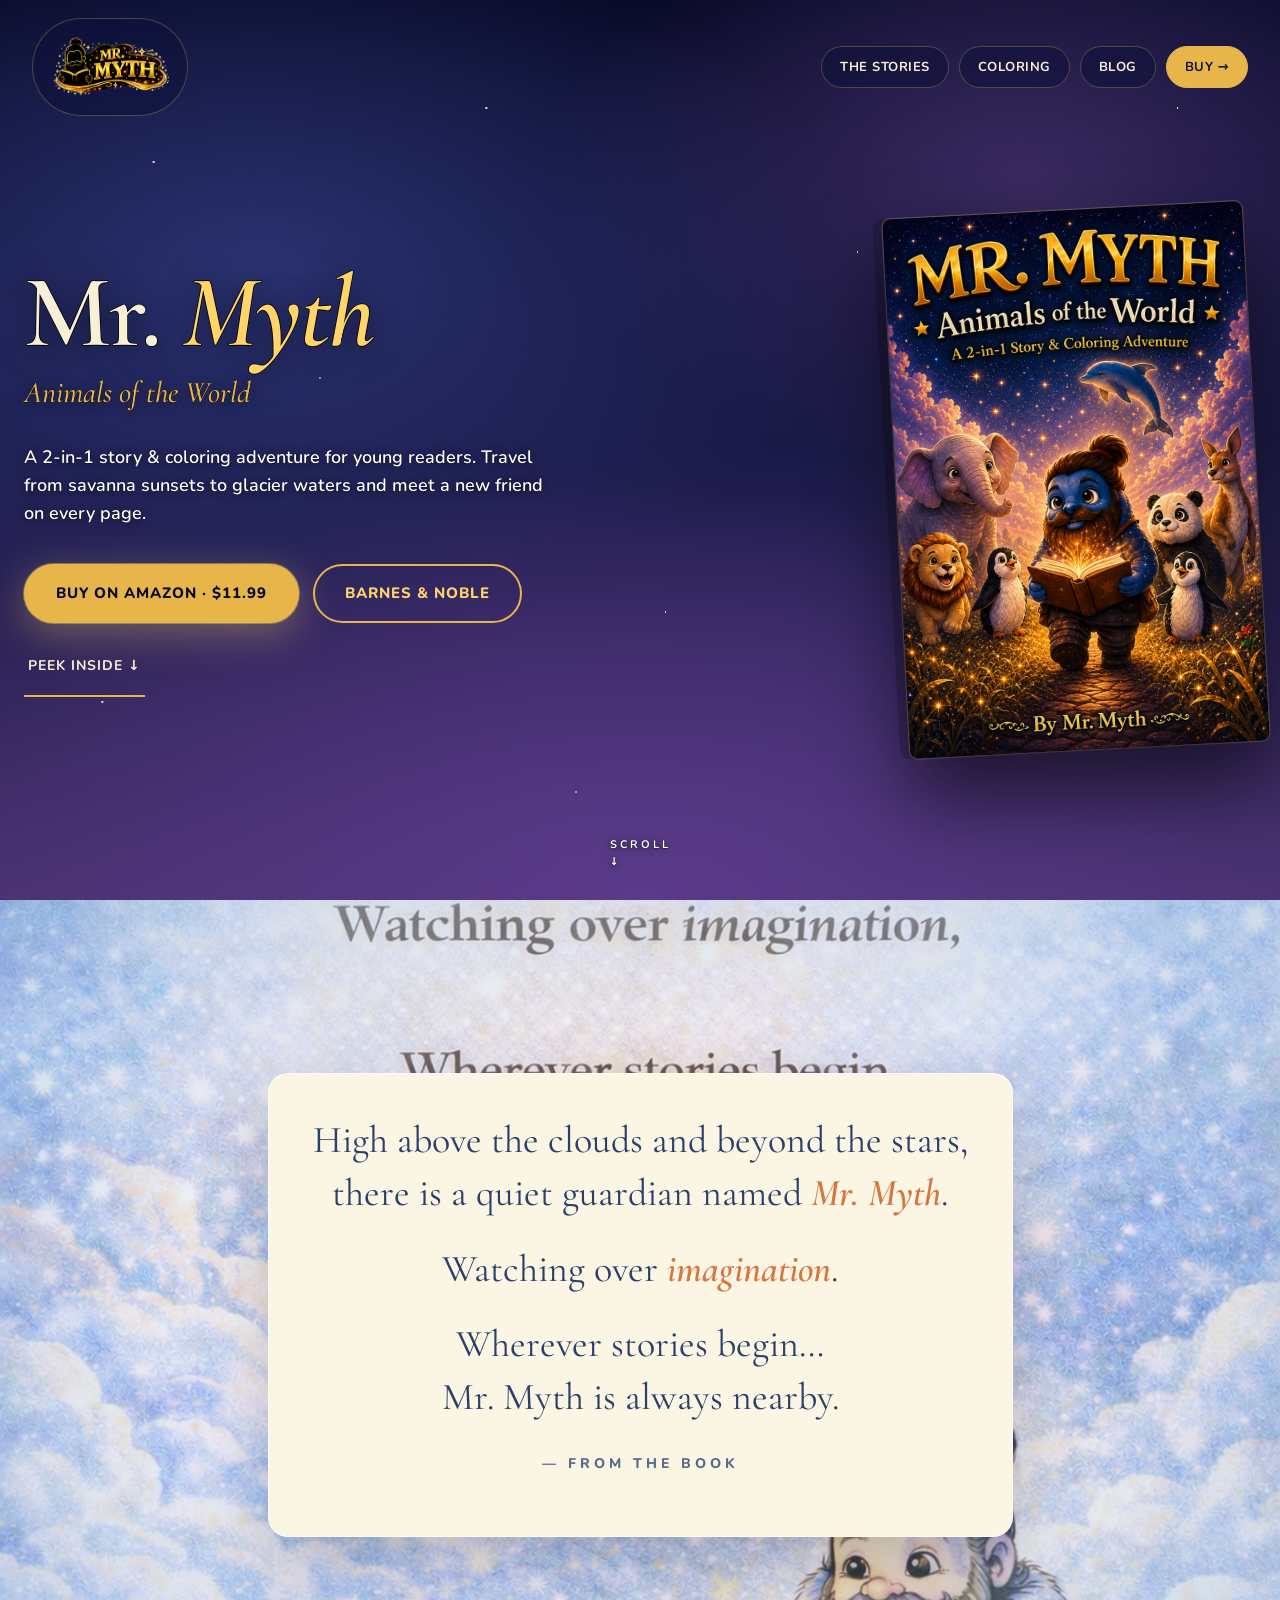
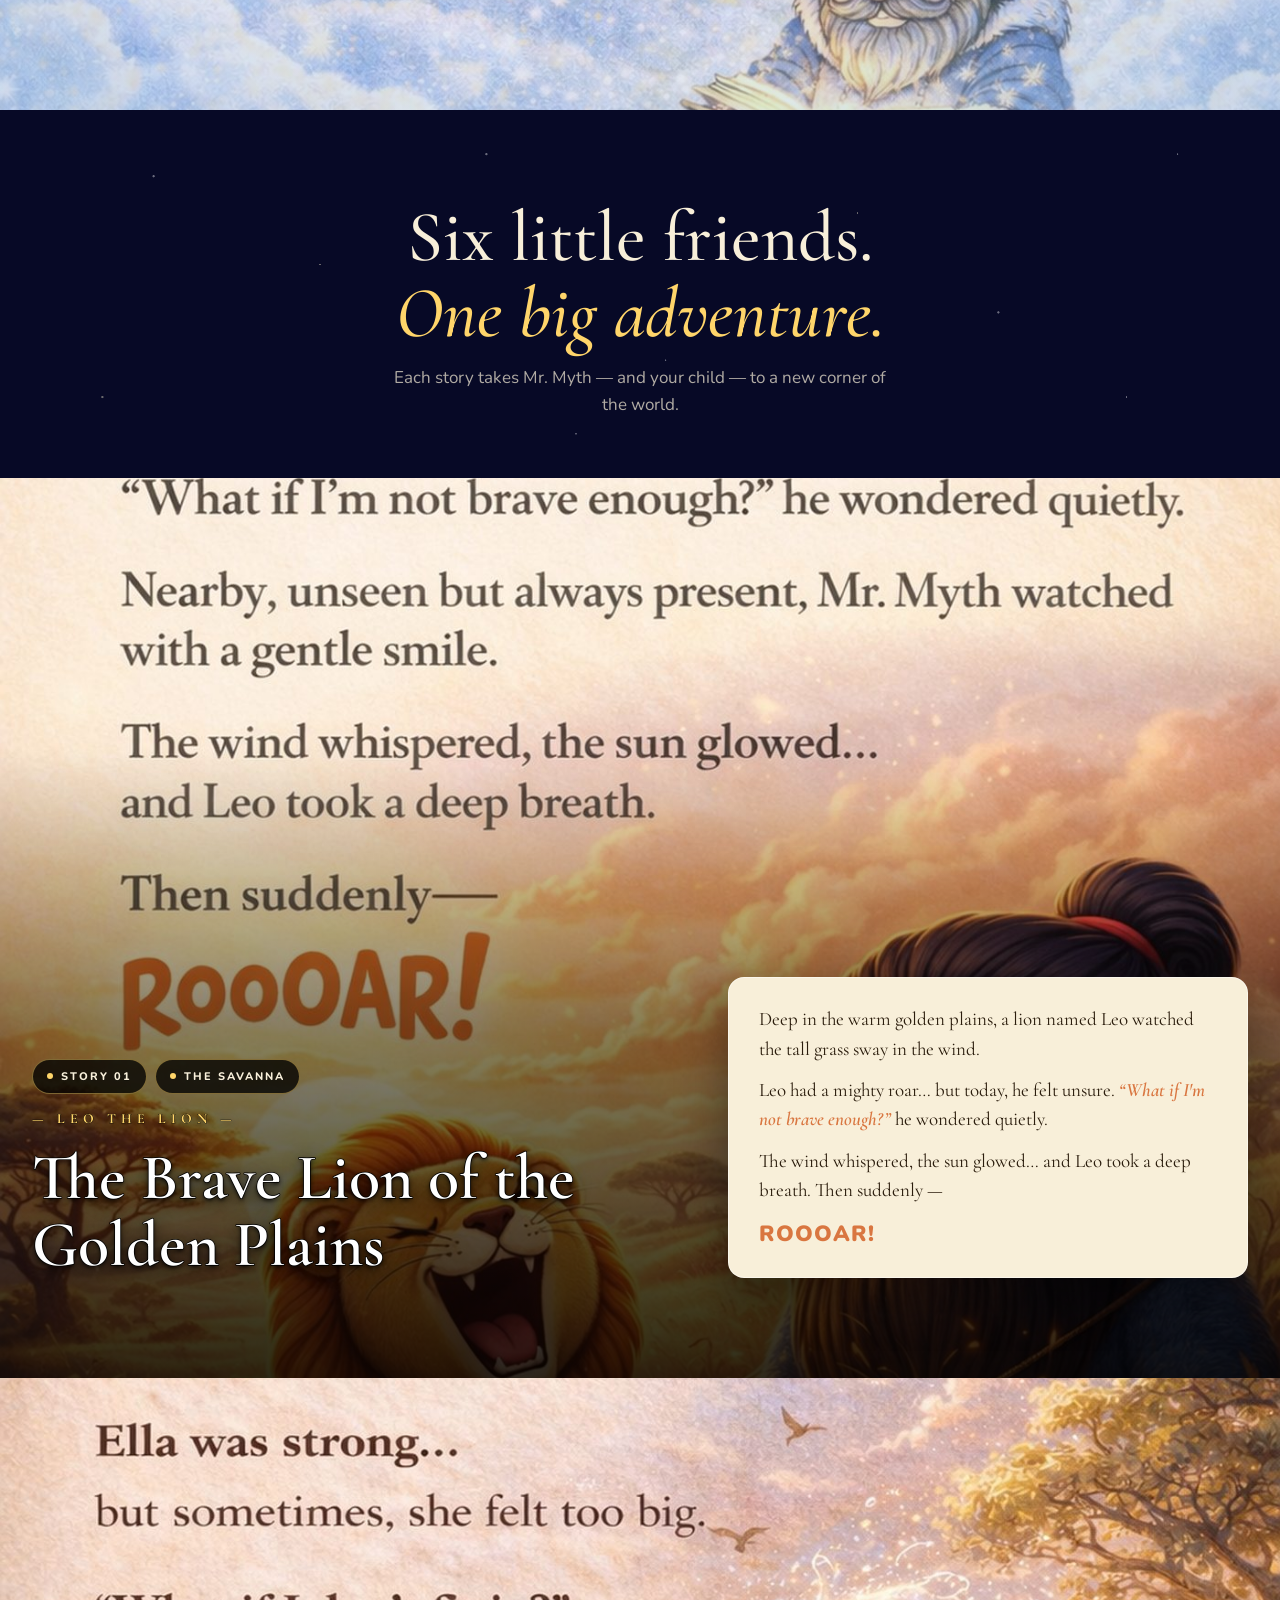
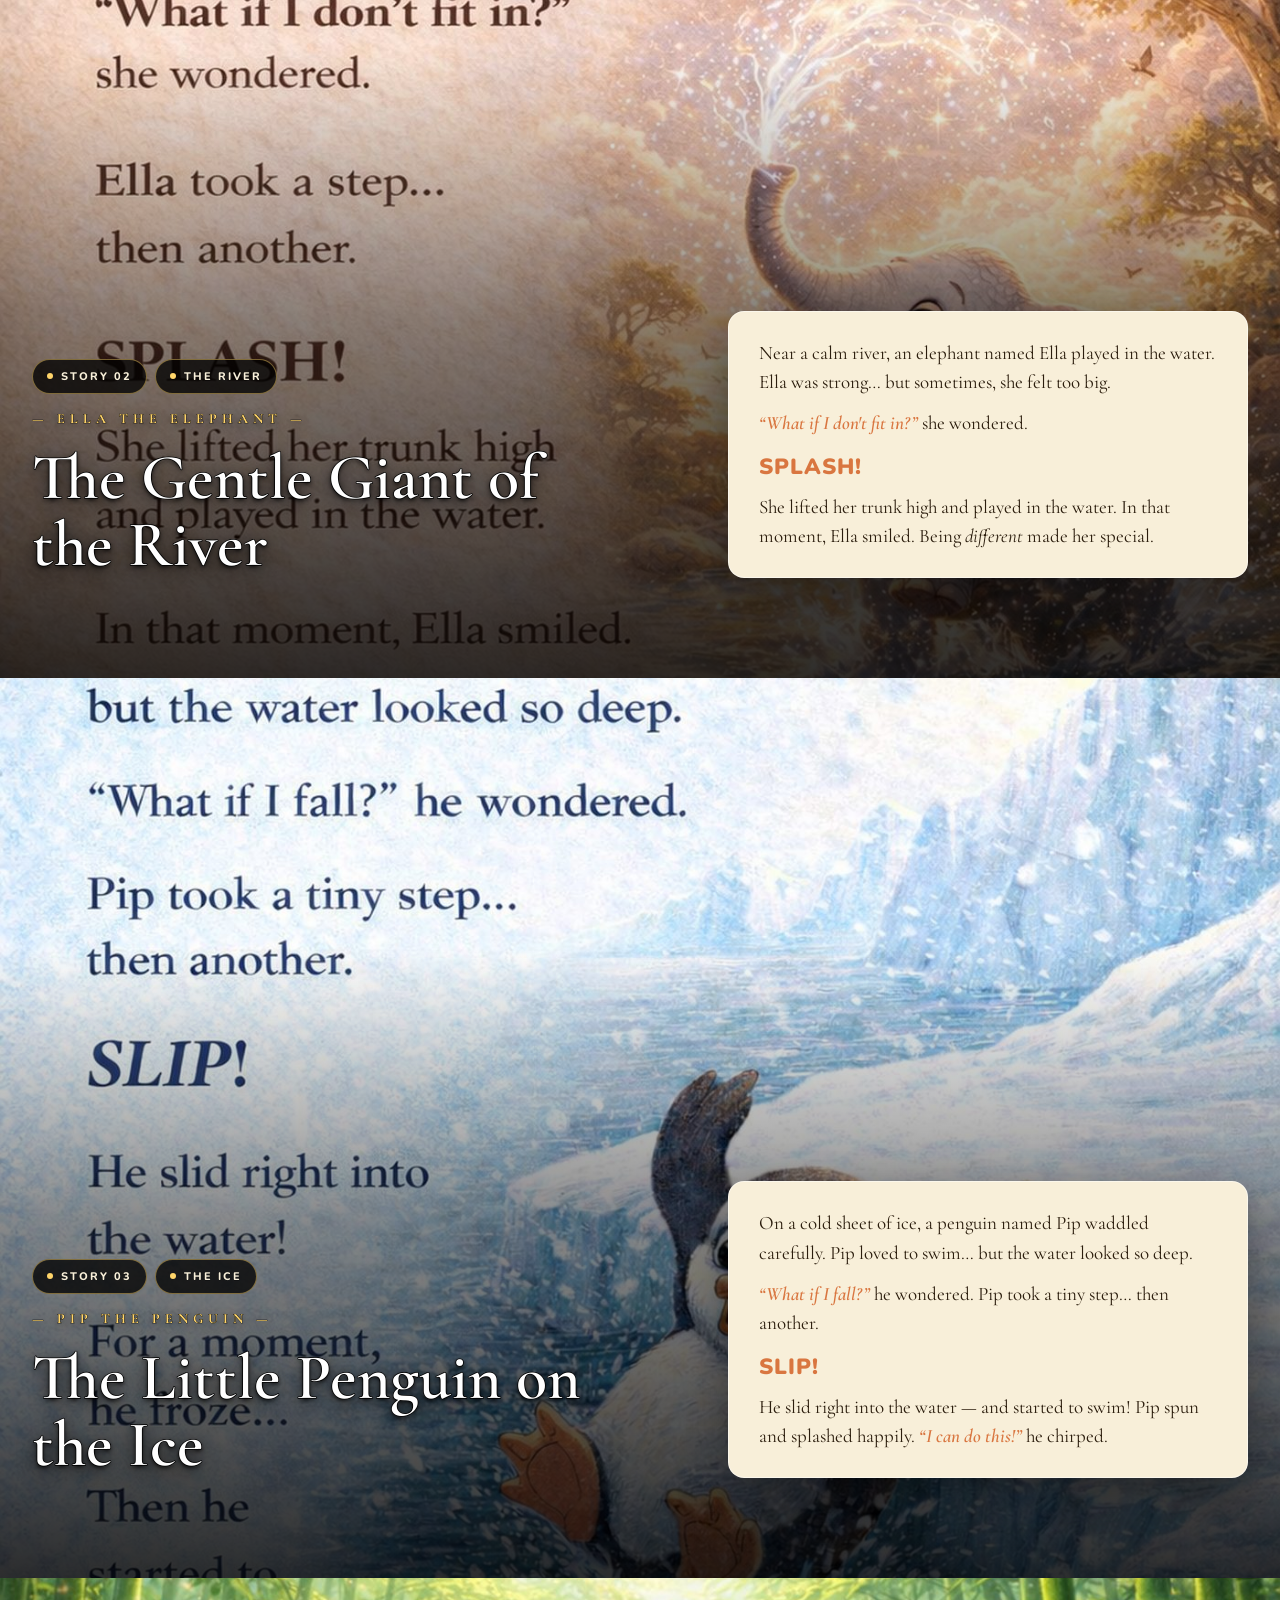
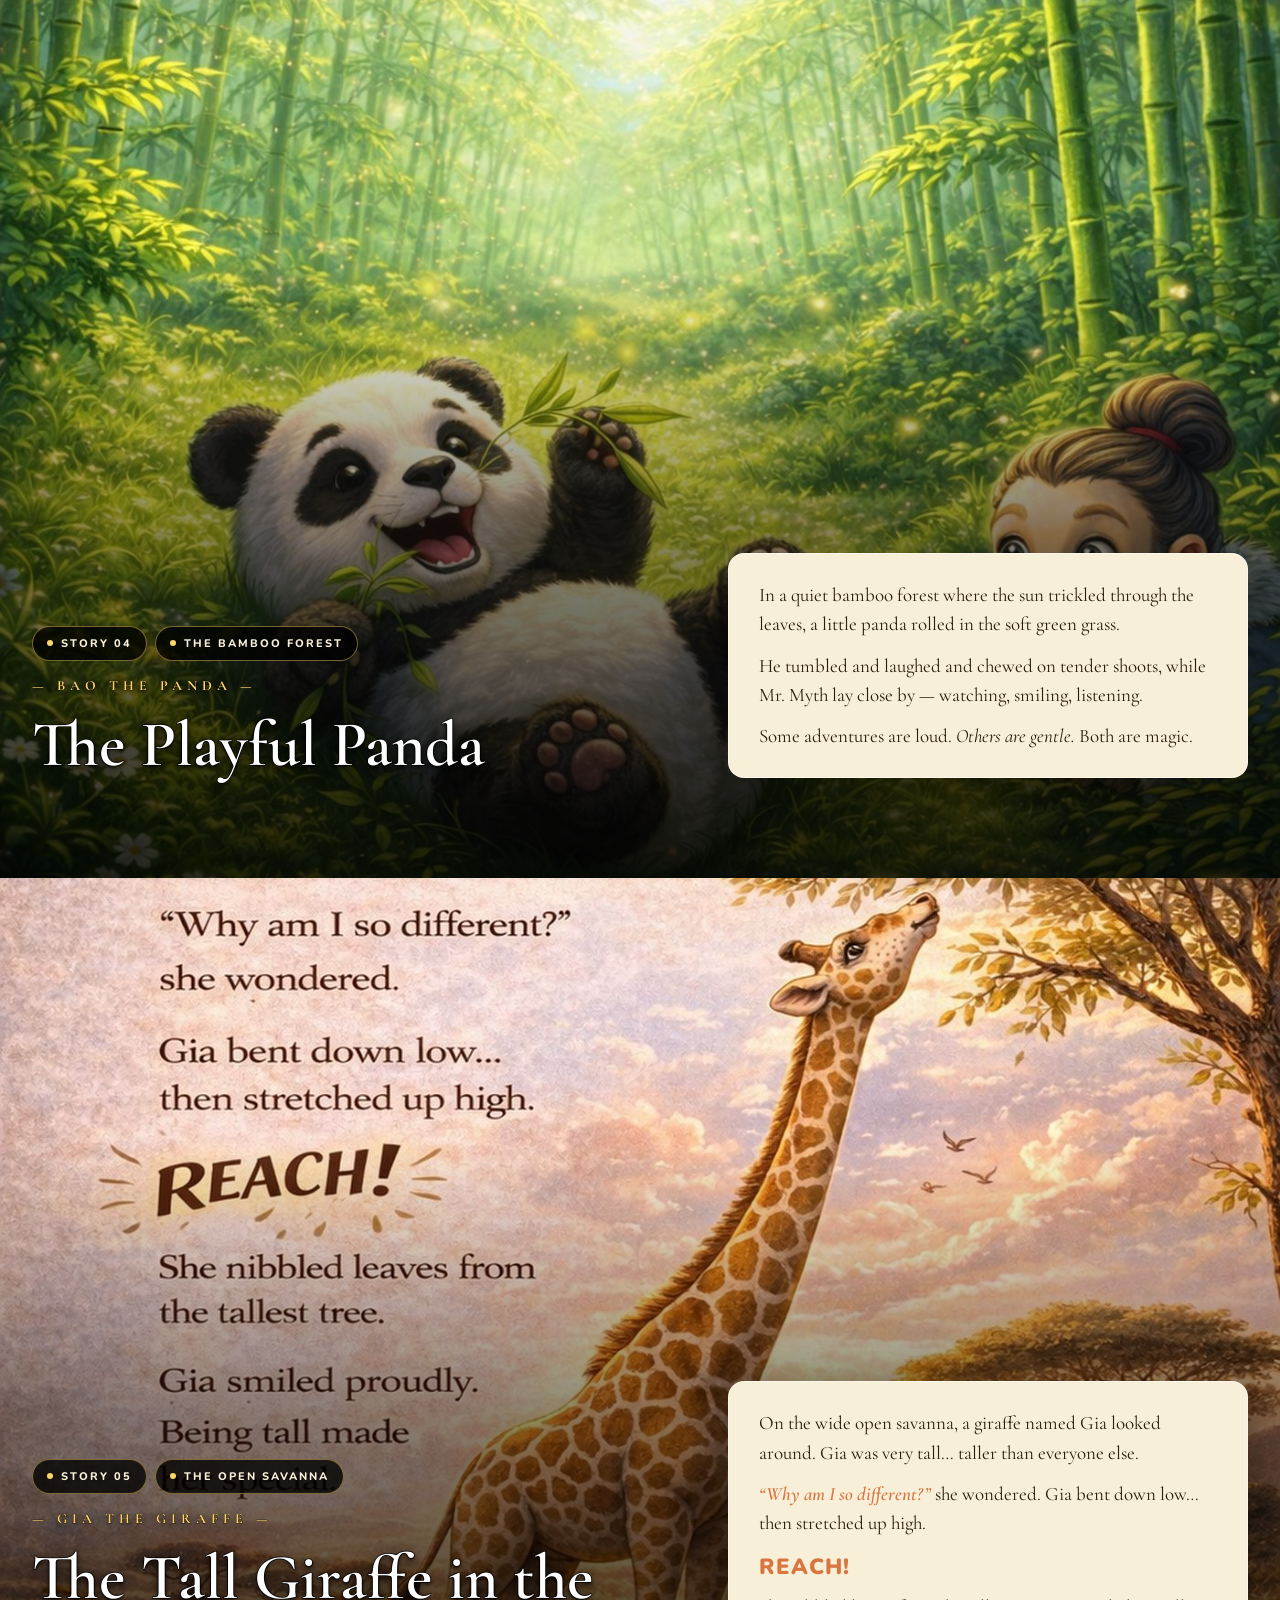
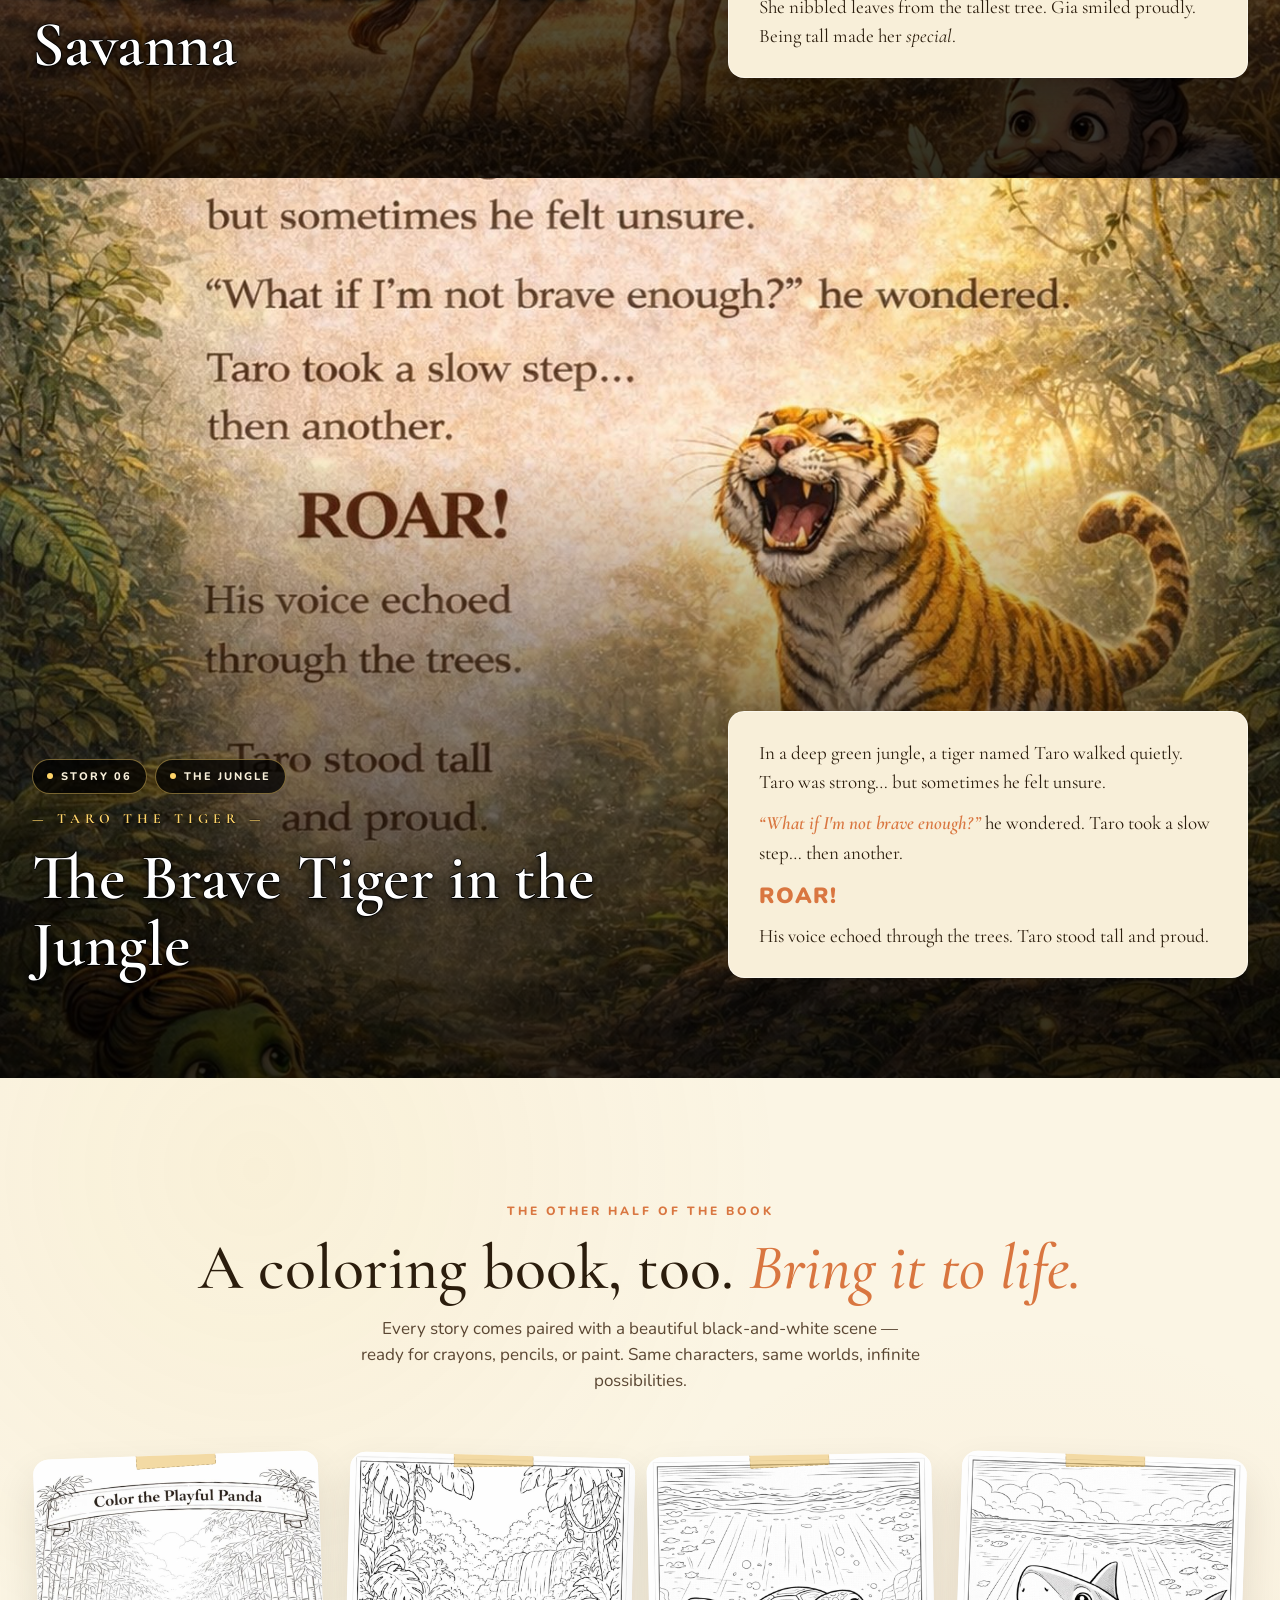
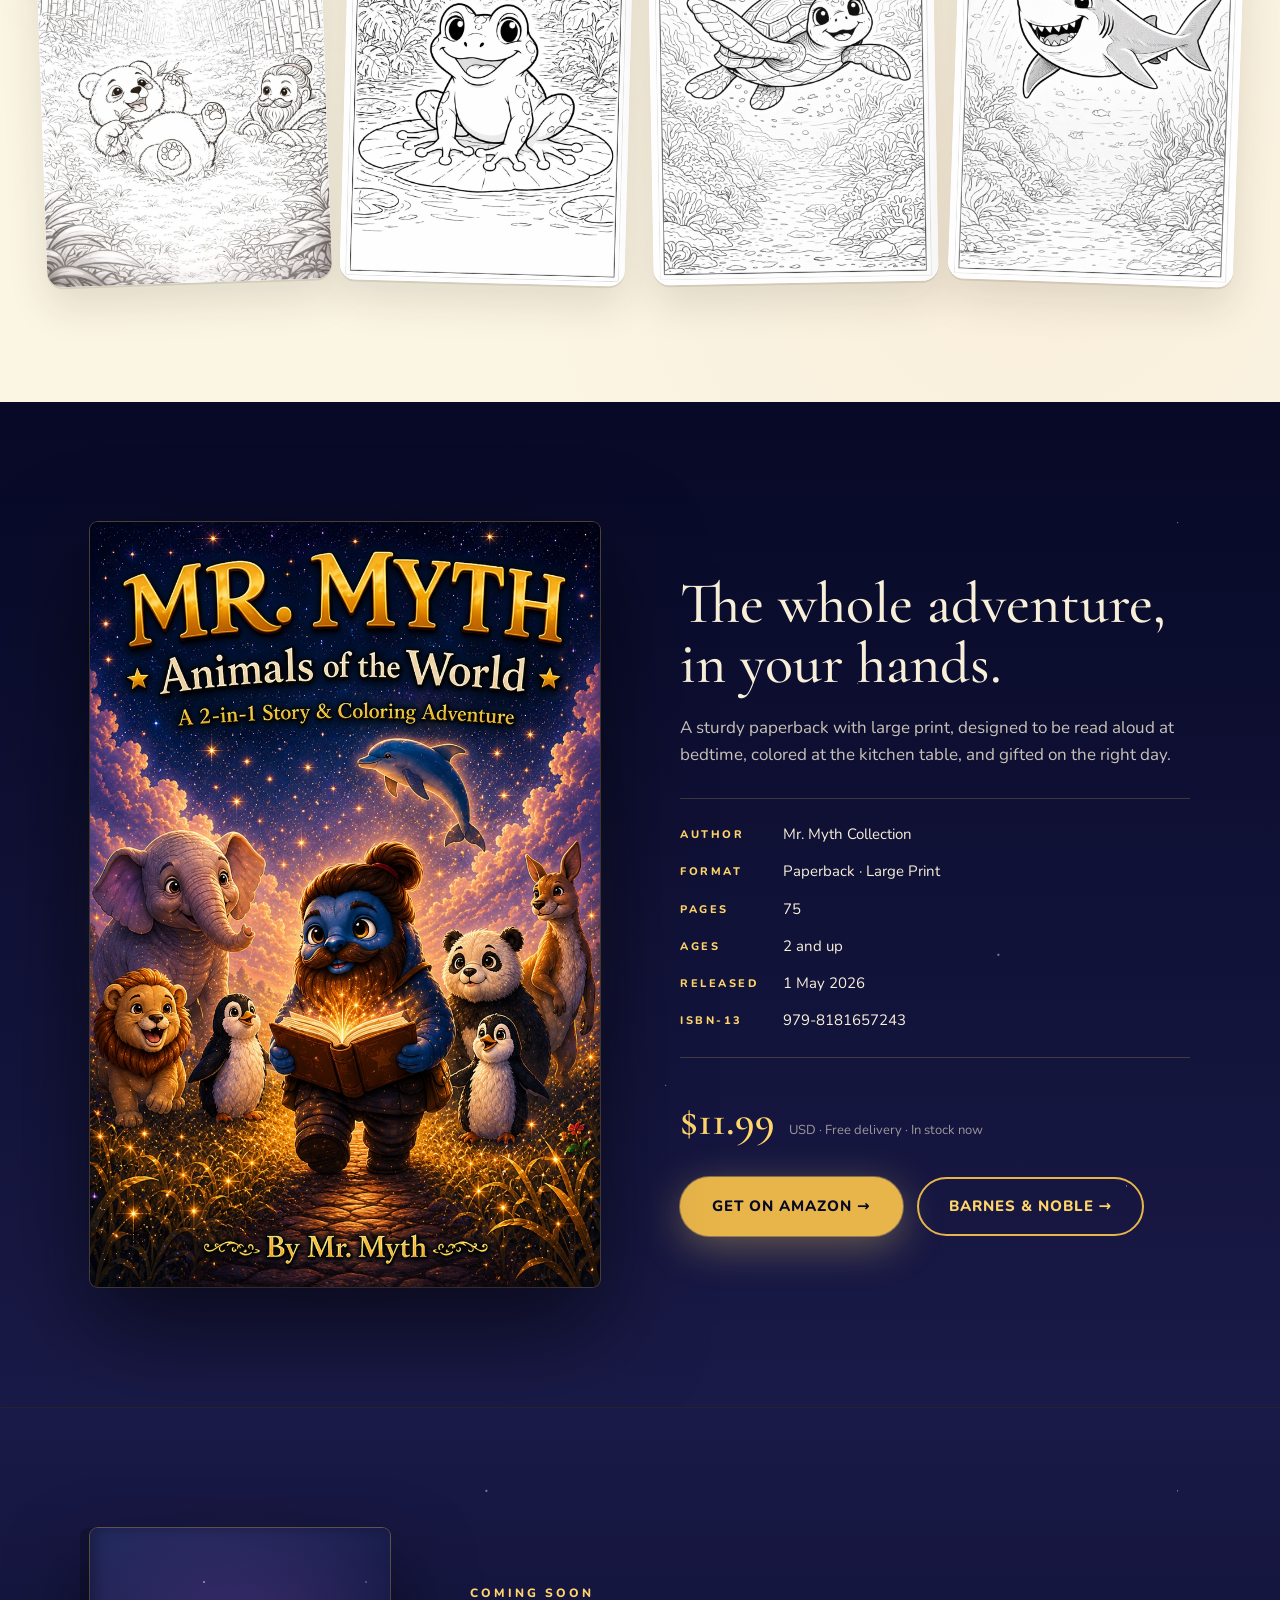
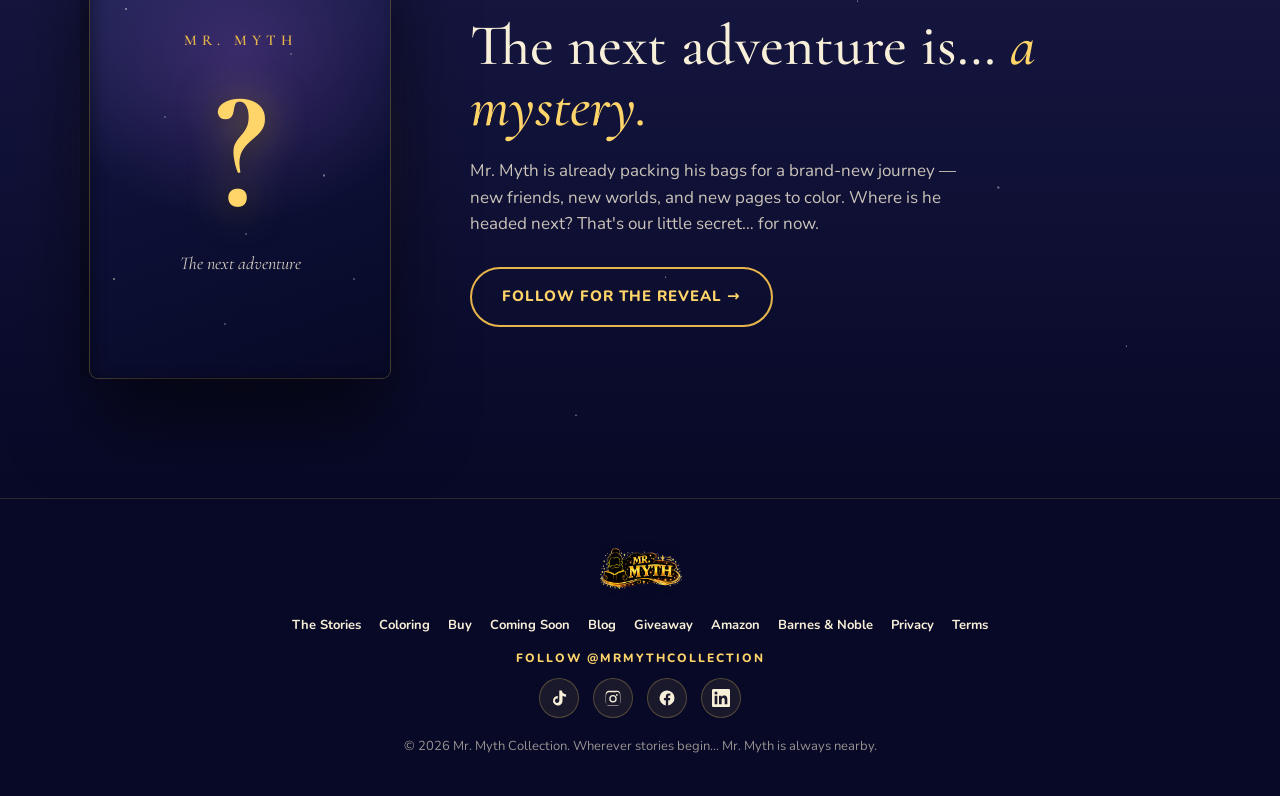
==== commit 2d28aba8: "Install Vercel Web Analytics Integration ## Vercel Web Analytics Configuration Update  Successfully " ====
--- a/index.html
+++ b/index.html
@@ -3,6 +3,7 @@
 <head>
 <meta charset="utf-8" />
 <meta name="viewport" content="width=device-width, initial-scale=1" />
+<script defer src="/_vercel/insights/script.js"></script>
 <title>Mr. Myth — Animals Of The World</title>
 <meta name="description" content="A magical 2-in-1 story and coloring adventure for kids ages 2+. Travel the world with Mr. Myth and meet Leo the lion, Ella the elephant, Pip the penguin, and more." />
 <meta property="og:title" content="Mr. Myth — Animals Of The World" />
@@ -849,7 +850,6 @@
   .reveal{opacity:0; transform:translateY(30px); transition:opacity 1s ease, transform 1s ease}
   .reveal.in{opacity:1; transform:none}
 </style>
-<script defer src="/_vercel/insights/script.js"></script>
 </head>
 <body>
 
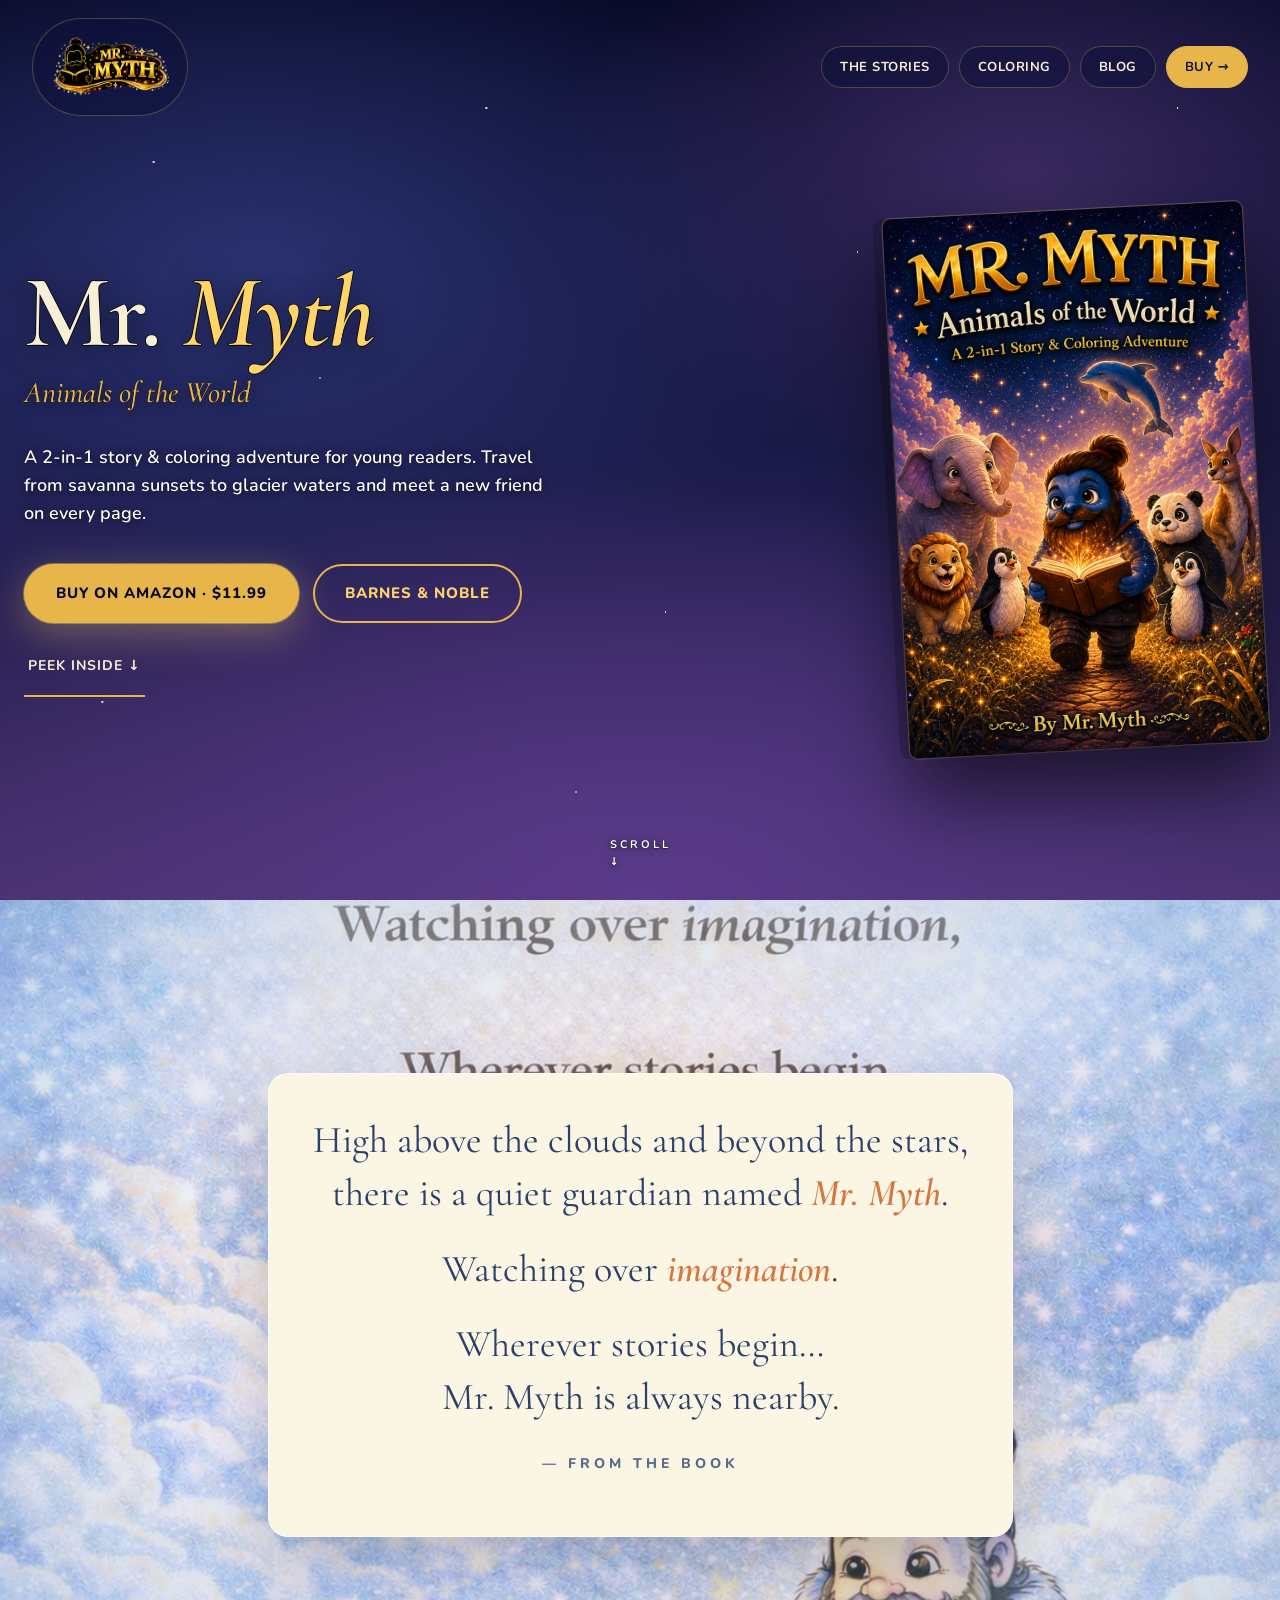
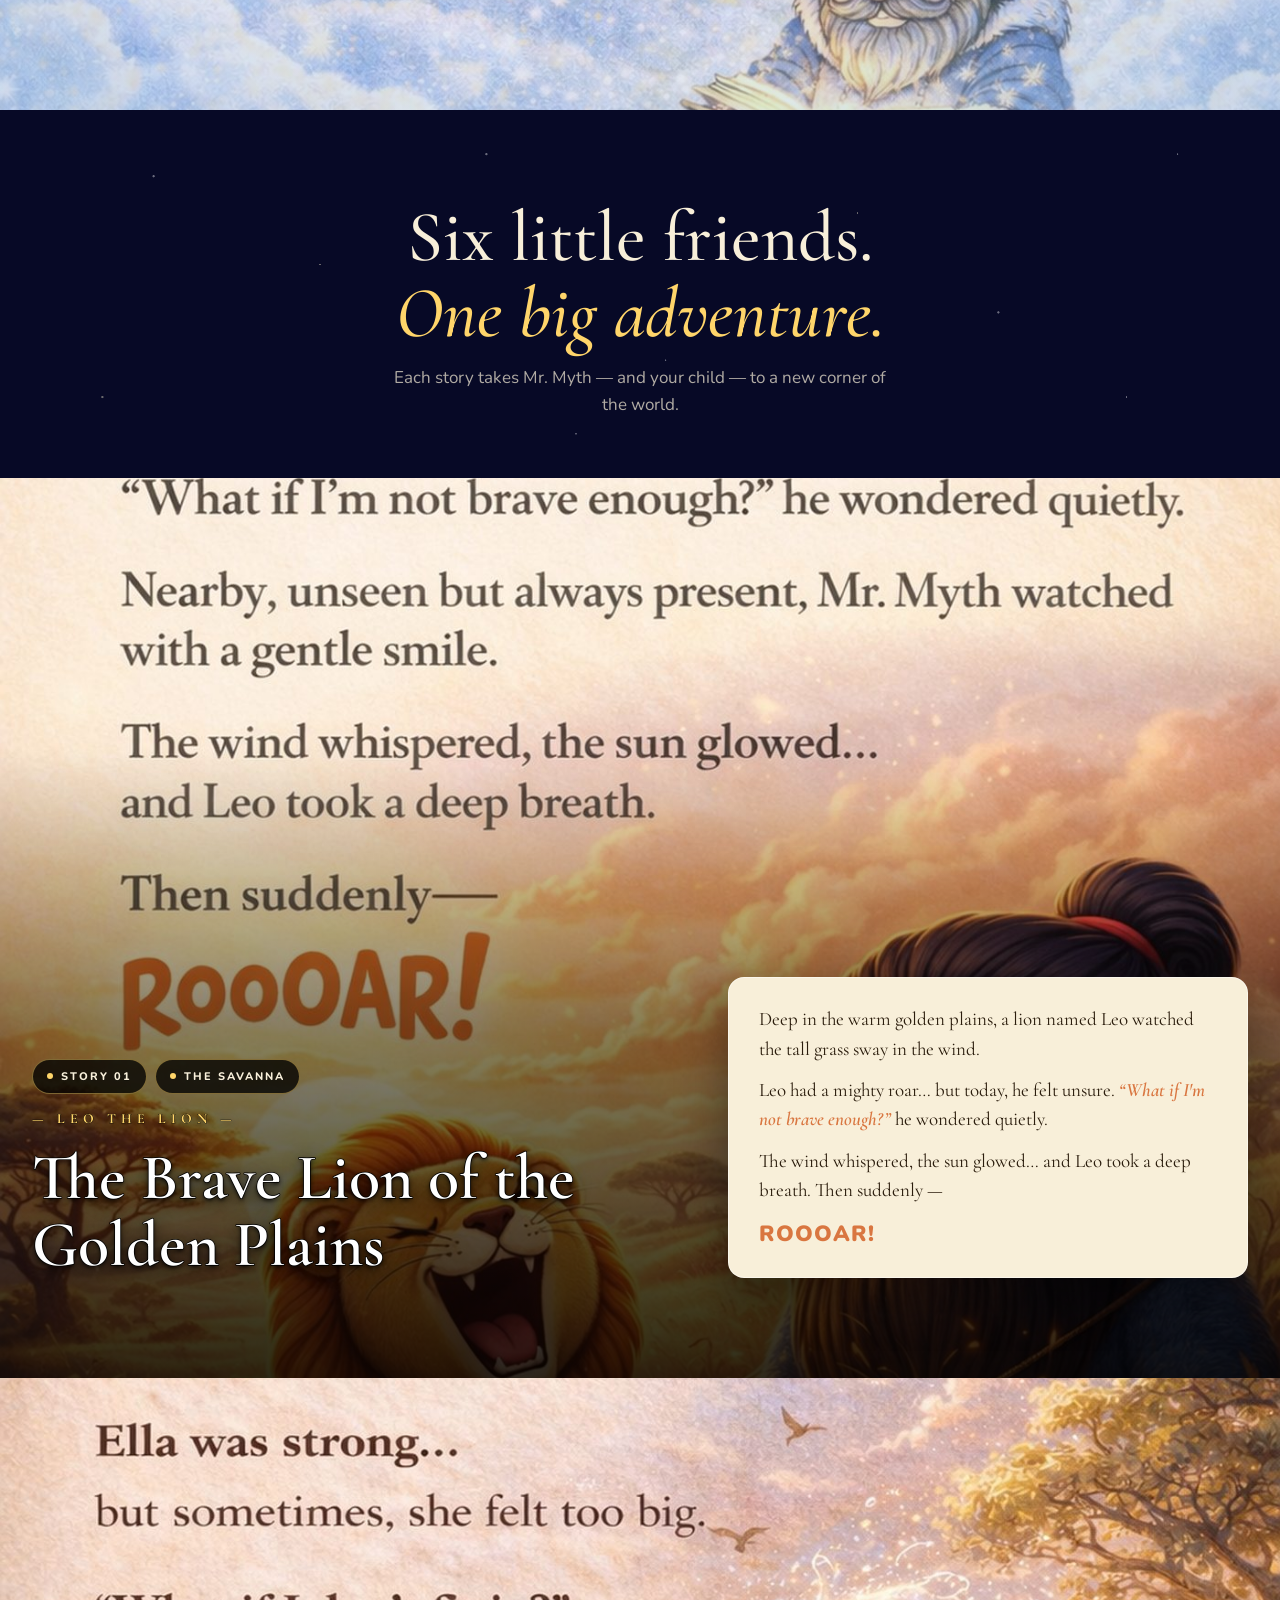
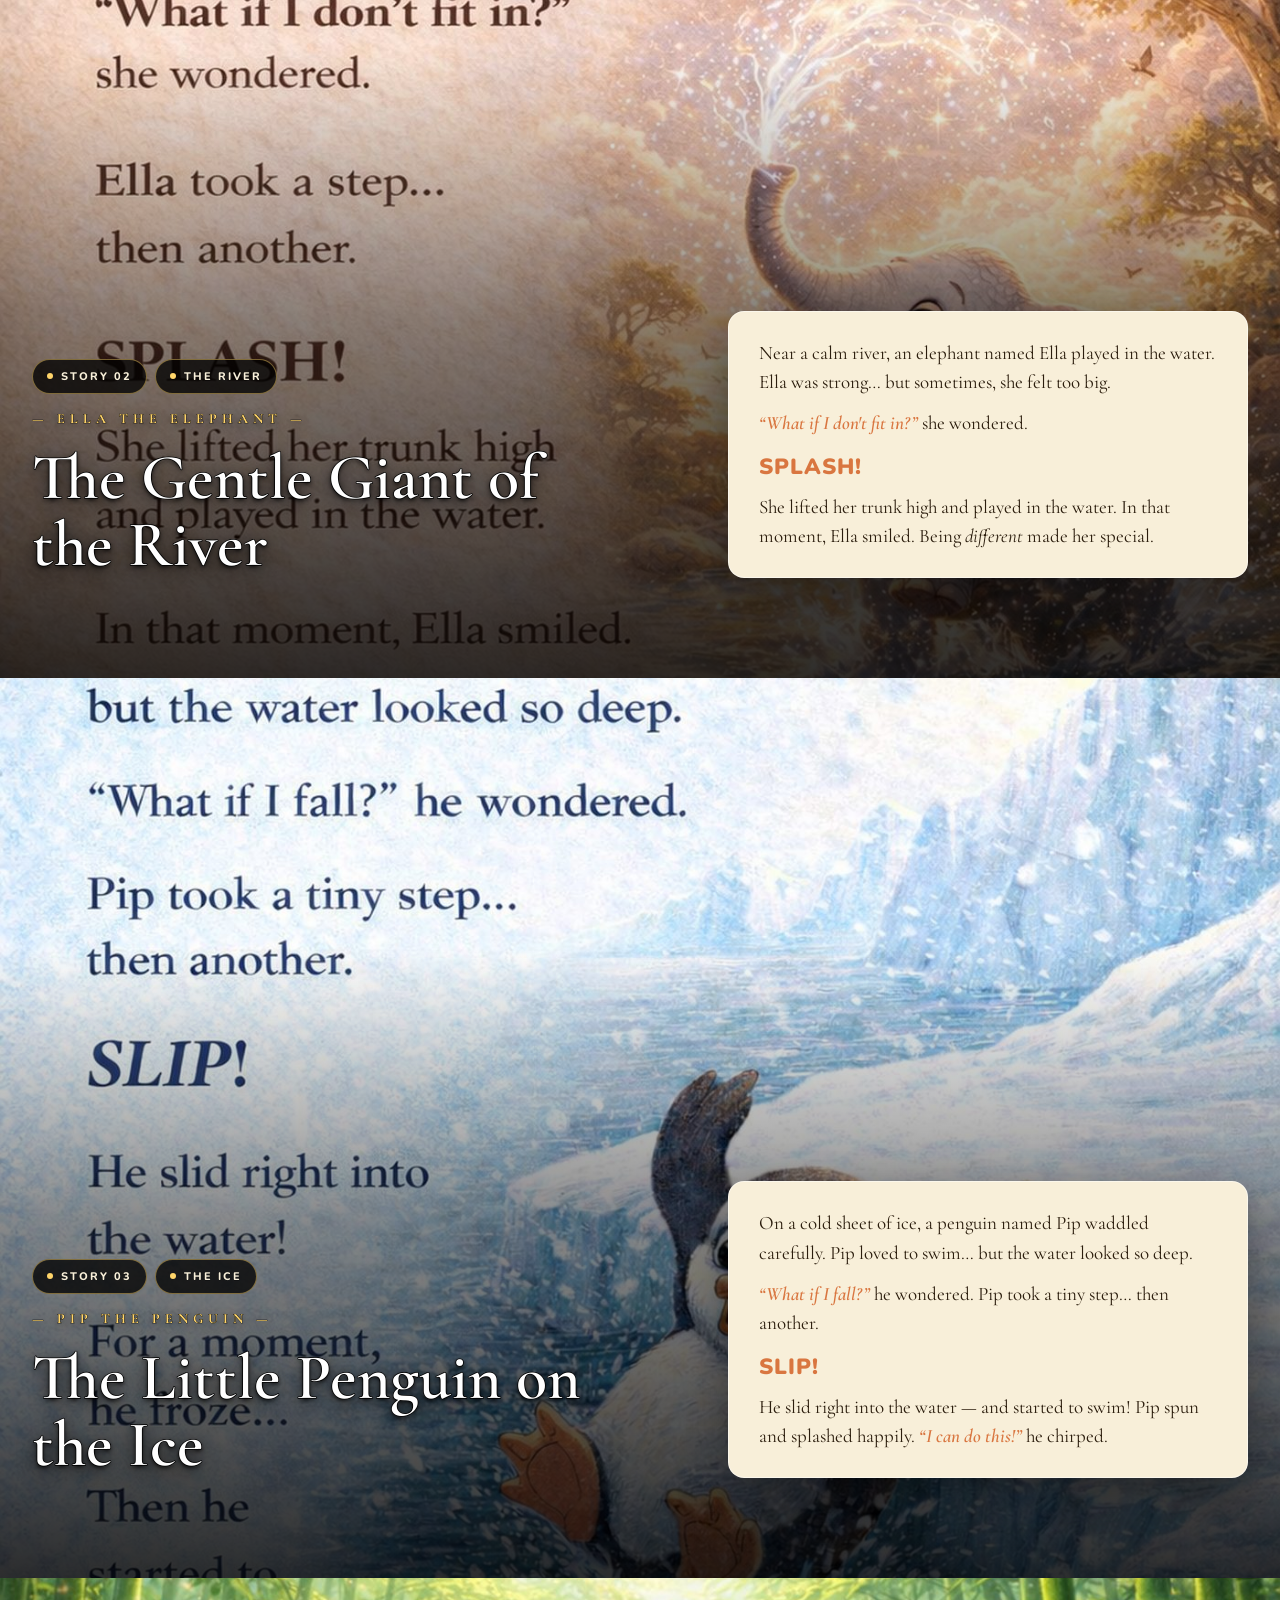
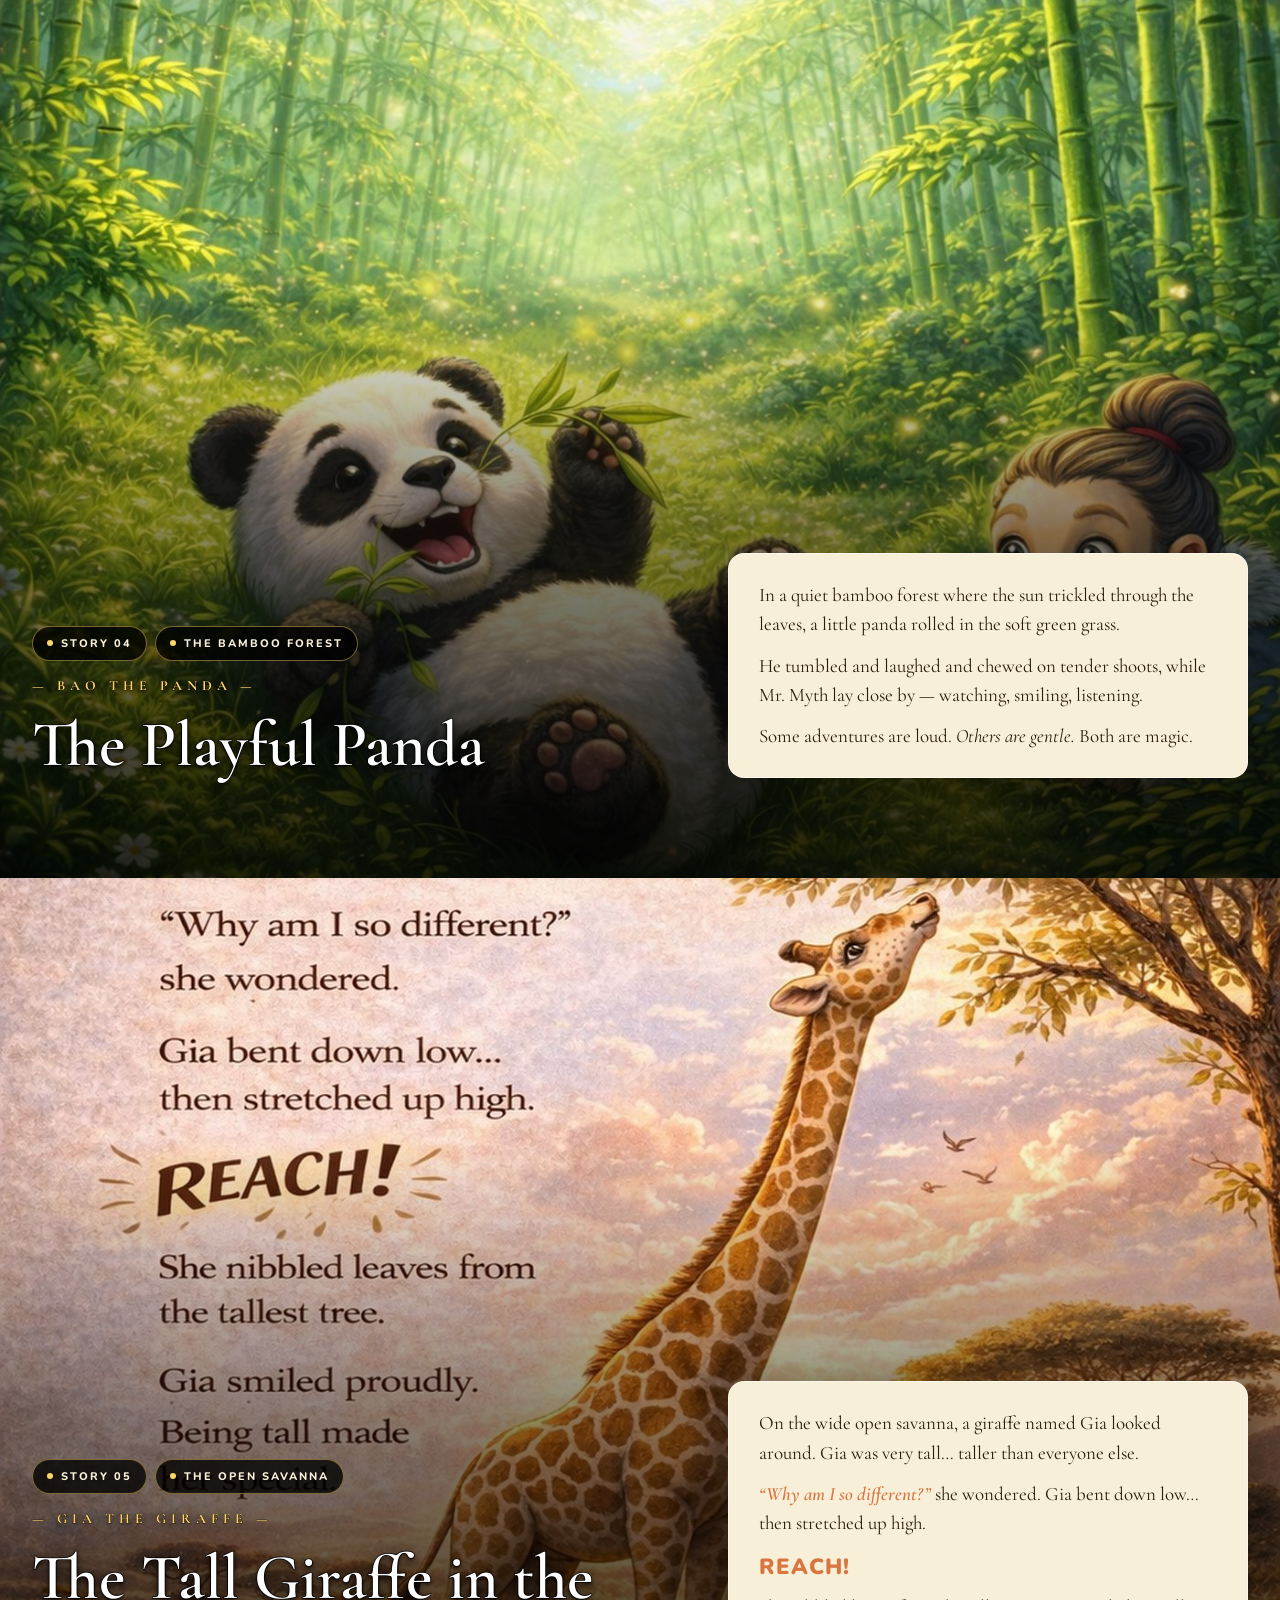
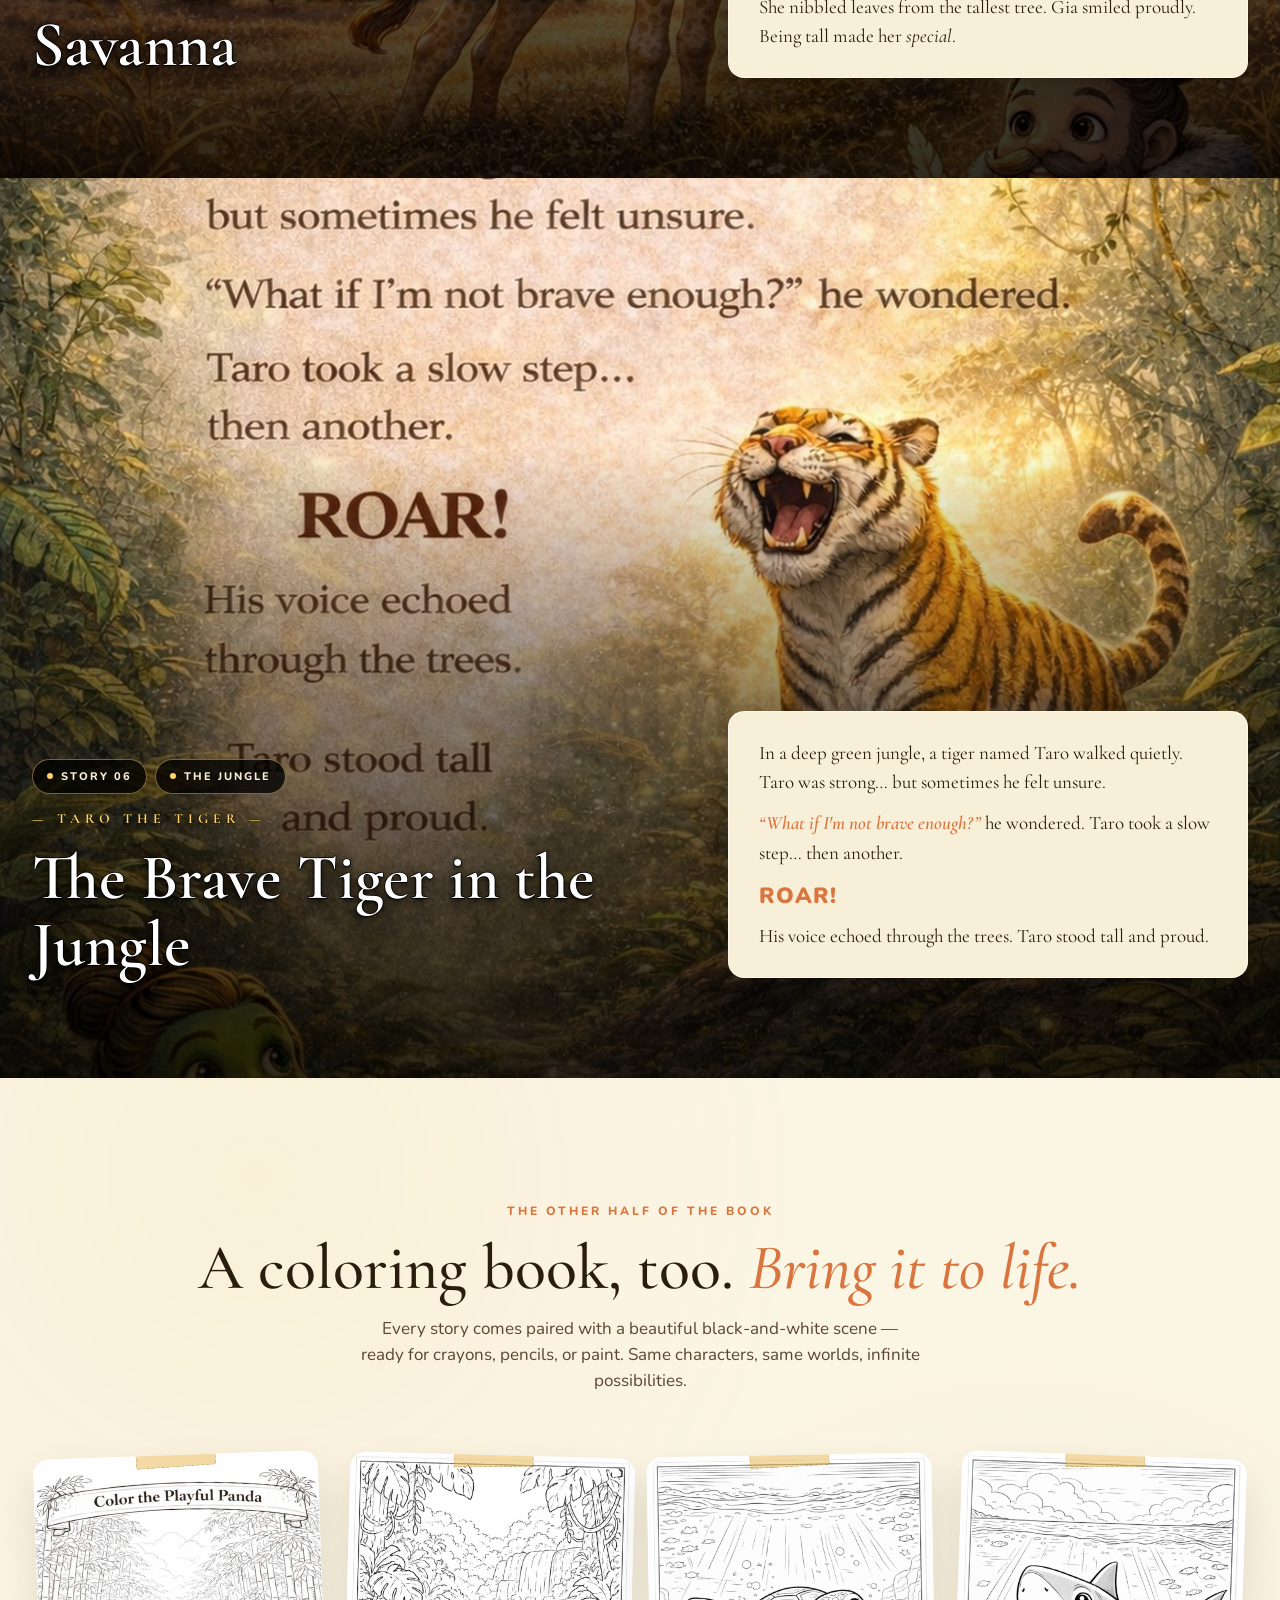
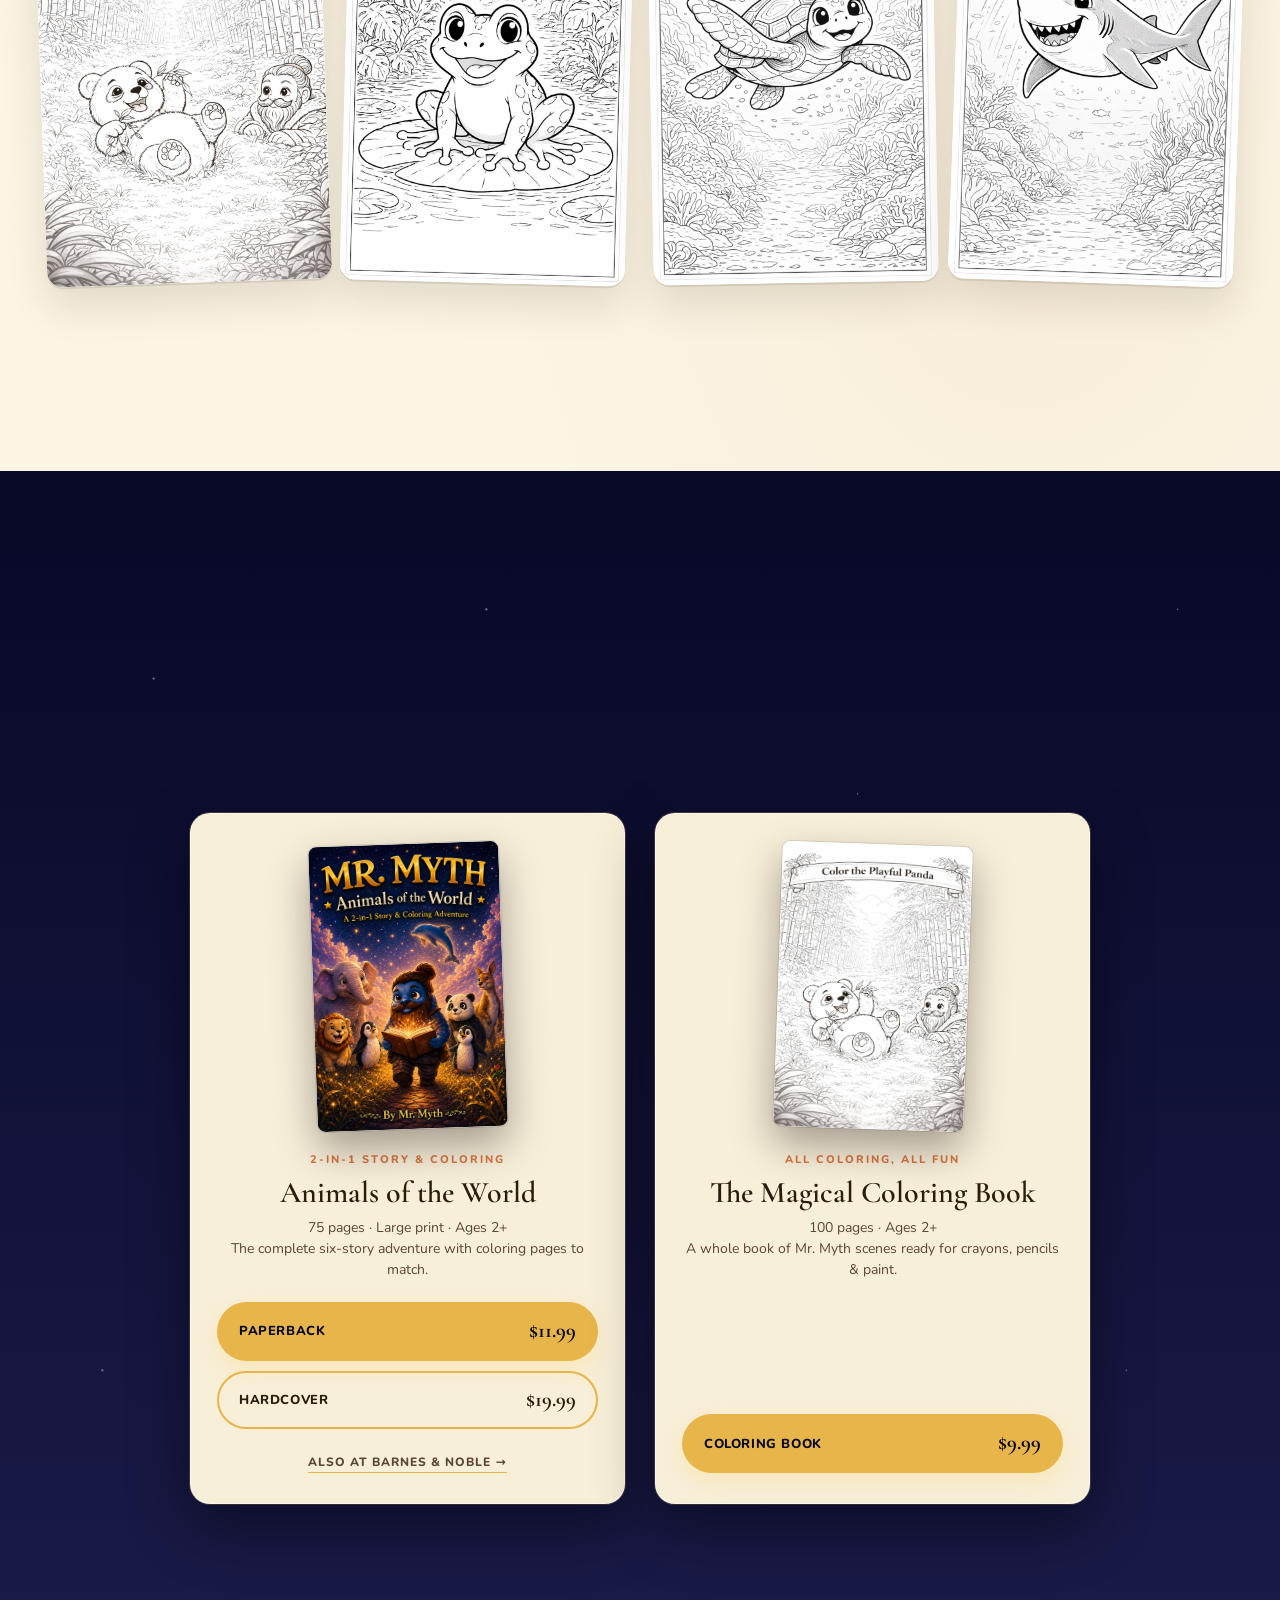
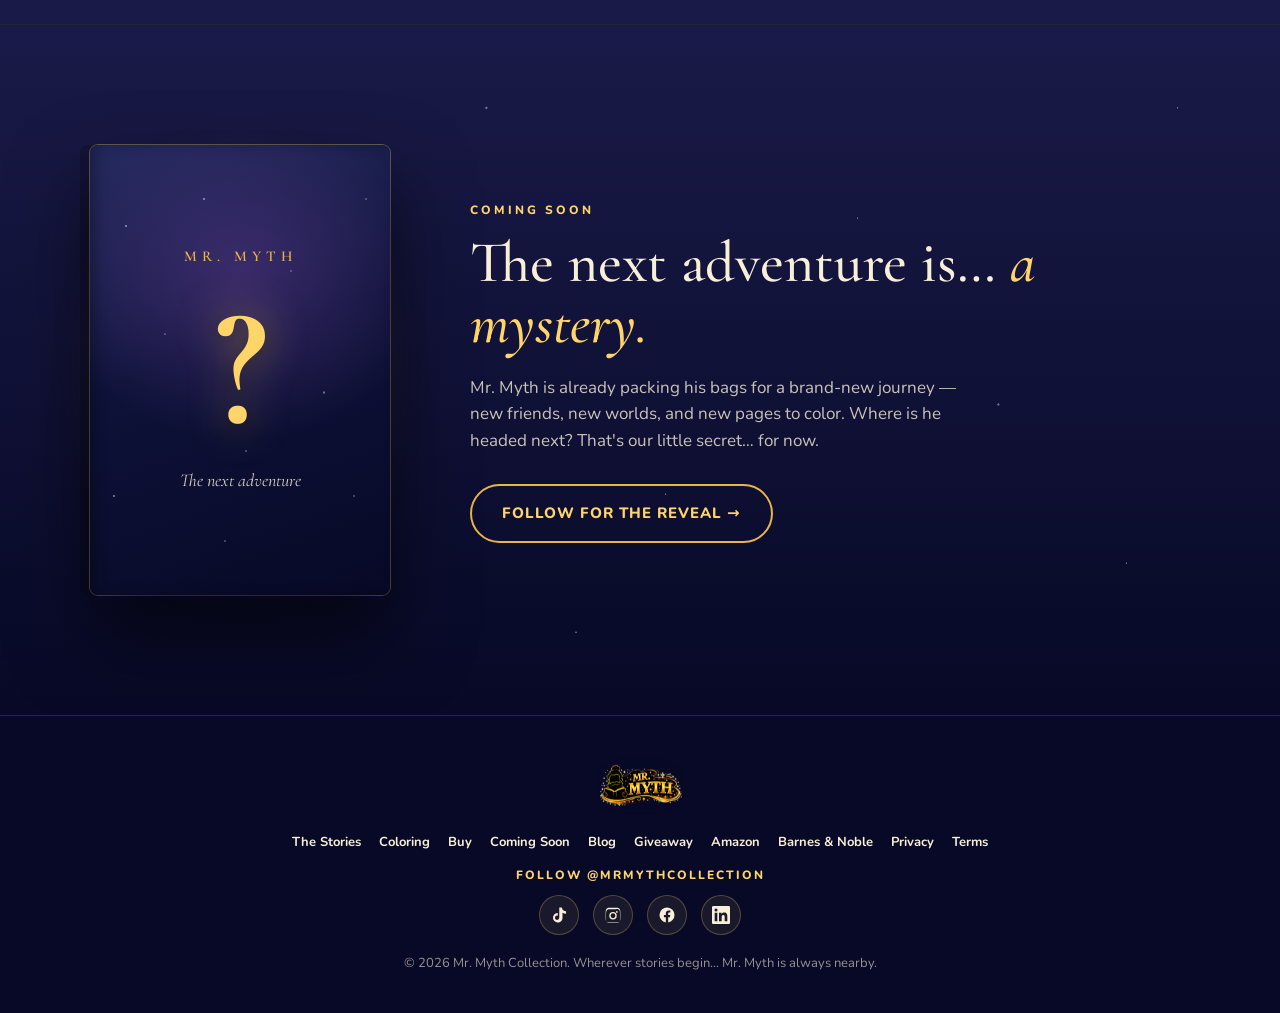
==== commit 4c9a6b2b: "Show all editions: paperback, hardcover, and standalone coloring book Rebuild the buy section into a" ====
--- a/index.html
+++ b/index.html
@@ -3,9 +3,8 @@
 <head>
 <meta charset="utf-8" />
 <meta name="viewport" content="width=device-width, initial-scale=1" />
-<script defer src="/_vercel/insights/script.js"></script>
 <title>Mr. Myth — Animals Of The World</title>
-<meta name="description" content="A magical 2-in-1 story and coloring adventure for kids ages 2+. Travel the world with Mr. Myth and meet Leo the lion, Ella the elephant, Pip the penguin, and more." />
+<meta name="description" content="A magical 2-in-1 story & coloring adventure for kids ages 2+ — in paperback ($11.99) and hardcover ($19.99), plus the standalone Magical Coloring Book ($9.99). Travel the world with Mr. Myth and meet Leo the lion, Ella the elephant, Pip the penguin, and more." />
 <meta property="og:title" content="Mr. Myth — Animals Of The World" />
 <meta property="og:description" content="A magical 2-in-1 story and coloring adventure. Wherever stories begin… Mr. Myth is always nearby." />
 <meta property="og:image" content="images/cover.jpg" />
@@ -550,6 +549,15 @@
     border-radius:2px;
     border:1px dashed rgba(43,29,13,.2);
   }
+  .coloring-more{
+    text-align:center; margin-top:44px;
+    color:var(--soft-ink); font-size:16px;
+  }
+  .coloring-more a{
+    color:var(--ember); font-weight:800; text-decoration:none;
+    border-bottom:2px solid rgba(217,118,64,.4);
+  }
+  .coloring-more a:hover{border-bottom-color:var(--ember)}
 
   /* ============ DETAILS & CTA ============ */
   .details-section{
@@ -559,65 +567,111 @@
     position:relative;
     overflow:hidden;
   }
-  .details-inner{
-    max-width:1100px; margin:0 auto;
-    display:grid; grid-template-columns: 1fr 1fr; gap:80px; align-items:center;
+  .shop-head{
+    text-align:center;
+    max-width:640px; margin:0 auto 56px;
     position:relative; z-index:2;
   }
-  @media(max-width:880px){
-    .details-inner{grid-template-columns:1fr; gap:40px}
-  }
-
-  .details-cover{
-    position:relative;
-    transform:rotate(2deg);
-  }
-  .details-cover img{
-    width:100%;
-    border-radius:8px;
-    box-shadow:0 40px 100px rgba(0,0,0,.6), 0 0 0 1px rgba(255,213,106,.3);
-  }
-  .details-cover::before{
-    content:""; position:absolute; inset:-40px;
-    background:radial-gradient(ellipse at center, rgba(255,213,106,.3) 0%, transparent 65%);
-    z-index:-1; filter:blur(20px);
-  }
-
-  .details-content h2{
+  .shop-eyebrow{
+    display:inline-block;
+    font-size:12px; letter-spacing:3px; text-transform:uppercase;
+    color:var(--gold-bright); font-weight:800;
+    margin-bottom:14px;
+  }
+  .shop-head h2{
     font-family:'Cormorant Garamond',serif;
     font-weight:500;
     font-size:clamp(38px, 5vw, 58px);
     line-height:1.05;
     color:var(--cream);
-    margin-bottom:20px;
-  }
-  .details-content h2 em{color:var(--gold-bright); font-style:italic}
-  .details-content > p{
-    color:rgba(248,239,217,.8); font-size:17px;
-    margin-bottom:30px;
-  }
-  .specs{
-    display:grid; grid-template-columns:auto 1fr; gap:14px 24px;
-    padding:24px 0;
-    border-top:1px solid rgba(255,213,106,.2);
-    border-bottom:1px solid rgba(255,213,106,.2);
-    margin-bottom:30px;
-  }
-  .specs dt{
-    font-size:11px; letter-spacing:2.5px; text-transform:uppercase;
-    color:var(--gold-bright); font-weight:800;
+    margin-bottom:16px;
+  }
+  .shop-head h2 em{color:var(--gold-bright); font-style:italic}
+  .shop-head p{color:rgba(248,239,217,.8); font-size:17px}
+
+  .shop-grid{
+    position:relative; z-index:2;
+    display:grid; grid-template-columns:repeat(2, 1fr); gap:30px;
+    max-width:900px; margin:0 auto;
+    align-items:stretch;
+  }
+  @media(max-width:780px){
+    .shop-grid{grid-template-columns:1fr; max-width:420px}
+  }
+  .book-card{
+    background:var(--cream);
+    border-radius:20px;
+    padding:30px 26px;
+    display:flex; flex-direction:column; align-items:center;
+    text-align:center;
+    box-shadow:0 24px 60px rgba(0,0,0,.45), 0 0 0 1px rgba(255,213,106,.22);
+    border:1px solid rgba(255,255,255,.5);
+  }
+  .book-card .cover{
+    width:min(190px, 62%);
+    aspect-ratio:2/3;
+    border-radius:8px; overflow:hidden;
+    margin-bottom:22px;
+    background:#fff;
+    box-shadow:0 18px 40px rgba(0,0,0,.35), 0 0 0 1px rgba(43,29,13,.12);
+    transform:rotate(-2deg);
+    transition:transform .3s ease;
+  }
+  .book-card:nth-child(2) .cover{transform:rotate(2deg)}
+  .book-card:hover .cover{transform:rotate(0) translateY(-4px)}
+  .book-card .cover img{width:100%; height:100%; object-fit:cover}
+  .book-flag{
+    display:inline-block;
+    font-size:11px; letter-spacing:2px; text-transform:uppercase;
+    color:var(--ember); font-weight:800;
+    margin-bottom:8px;
+  }
+  .book-card h3{
+    font-family:'Cormorant Garamond',serif;
+    font-weight:600; font-size:30px; line-height:1.1;
+    color:var(--ink); margin-bottom:8px;
+  }
+  .book-card .book-meta{
+    color:var(--soft-ink); font-size:14px; line-height:1.5;
+    margin-bottom:22px;
+  }
+  .buy-options{
+    display:flex; flex-direction:column; gap:10px;
+    width:100%; margin-top:auto;
+  }
+  .buy-btn{
+    display:flex; align-items:center; justify-content:space-between; gap:12px;
+    background:var(--gold); color:var(--night-deep);
+    padding:13px 22px; border-radius:999px;
+    font-weight:800; font-size:13px; letter-spacing:.6px; text-transform:uppercase;
+    text-decoration:none;
+    box-shadow:0 8px 22px rgba(255,213,106,.3);
+    transition:transform .2s, box-shadow .2s, background .2s;
+  }
+  .buy-btn:hover{
+    transform:translateY(-2px); background:var(--gold-bright);
+    box-shadow:0 12px 30px rgba(255,213,106,.45);
+  }
+  .buy-btn .price{
+    font-family:'Cormorant Garamond',serif;
+    font-size:21px; font-weight:700; letter-spacing:0;
+    text-transform:none;
+  }
+  .buy-btn.alt{
+    background:transparent; color:var(--ink);
+    border:2px solid var(--gold); box-shadow:none;
+    padding:11px 20px;
+  }
+  .buy-btn.alt:hover{background:var(--gold); color:var(--night-deep)}
+  .buy-secondary{
+    margin-top:14px;
+    font-size:12px; font-weight:800; letter-spacing:1px; text-transform:uppercase;
+    color:var(--soft-ink); text-decoration:none;
+    border-bottom:1px solid var(--gold);
     align-self:center;
-  }
-  .specs dd{font-size:15px; color:var(--cream)}
-  .price-row{
-    display:flex; align-items:baseline; gap:14px;
-    margin-bottom:24px;
-  }
-  .price-row .amt{
-    font-family:'Cormorant Garamond',serif;
-    font-size:42px; font-weight:600; color:var(--gold-bright);
-  }
-  .price-row .note{color:rgba(248,239,217,.6); font-size:13px}
+    transition:color .2s;
+  }
+  .buy-secondary:hover{color:var(--ember)}
 
   /* ============ COMING SOON ============ */
   .coming-soon{
@@ -850,6 +904,7 @@
   .reveal{opacity:0; transform:translateY(30px); transition:opacity 1s ease, transform 1s ease}
   .reveal.in{opacity:1; transform:none}
 </style>
+<script defer src="/_vercel/insights/script.js"></script>
 </head>
 <body>
 
@@ -862,7 +917,7 @@
     <a href="#journey" class="nav-pill">The Stories</a>
     <a href="#coloring" class="nav-pill">Coloring</a>
     <a href="/blog/" class="nav-pill mobile-show">Blog</a>
-    <a class="nav-pill cta" href="https://www.amazon.com/dp/B0H5KP16HB/" target="_blank" rel="noopener">Buy →</a>
+    <a class="nav-pill cta" href="#buy">Buy →</a>
     <button class="nav-toggle" id="navToggle" aria-label="Open menu" aria-expanded="false" aria-controls="mobileMenu">
       <svg viewBox="0 0 24 24" aria-hidden="true"><path d="M4 6h16v2H4zm0 5h16v2H4zm0 5h16v2H4z"/></svg>
     </button>
@@ -876,7 +931,7 @@
   <a href="#journey">The Stories</a>
   <a href="#coloring">Coloring</a>
   <a href="/blog/">Blog</a>
-  <a class="cta" href="https://www.amazon.com/dp/B0H5KP16HB/" target="_blank" rel="noopener">Buy on Amazon</a>
+  <a class="cta" href="#buy">Get the Books</a>
   <a href="https://www.barnesandnoble.com/w/mr-myth-animals-of-the-world-mr-myth/1150339600?ean=9798258409799" target="_blank" rel="noopener">Barnes &amp; Noble</a>
 </div>
 
@@ -1092,41 +1147,47 @@
       <div class="col-card"><div class="tape"></div><img src="images/coloring_turtle.jpg" alt="Coloring page — sea turtle" loading="lazy" /></div>
       <div class="col-card"><div class="tape"></div><img src="images/coloring_shark.jpg" alt="Coloring page — shark" loading="lazy" /></div>
     </div>
+
+    <p class="coloring-more reveal">Can't get enough coloring? There's a whole <a href="#coloring-book">standalone Magical Coloring Book</a> — 100 pages, just $9.99.</p>
   </div>
 </section>
 
 <!-- ============ DETAILS + BUY ============ -->
 <section class="details-section" id="buy">
   <div class="stars dim"></div>
-  <div class="details-inner">
-    <div class="details-cover reveal">
-      <img src="images/cover.jpg" alt="Mr. Myth book cover" loading="lazy" />
-    </div>
-
-    <div class="details-content reveal">
-      <h2>The whole adventure, in your hands.</h2>
-      <p>A sturdy paperback with large print, designed to be read aloud at bedtime, colored at the kitchen table, and gifted on the right day.</p>
-
-      <dl class="specs">
-        <dt>Author</dt><dd>Mr. Myth Collection</dd>
-        <dt>Format</dt><dd>Paperback · Large Print</dd>
-        <dt>Pages</dt><dd>75</dd>
-        <dt>Ages</dt><dd>2 and up</dd>
-        <dt>Released</dt><dd>1 May 2026</dd>
-        <dt>ISBN-13</dt><dd>979-8181657243</dd>
-      </dl>
-
-      <div class="price-row">
-        <span class="amt">$11.99</span>
-        <span class="note">USD · Free delivery · In stock now</span>
+  <div class="shop-head reveal">
+    <span class="shop-eyebrow">Bring Mr. Myth home</span>
+    <h2>Pick your <em>adventure.</em></h2>
+    <p>The story &amp; coloring book in paperback or hardcover — plus a whole standalone coloring book. Free delivery, in stock now.</p>
+  </div>
+
+  <div class="shop-grid">
+    <!-- Flagship 2-in-1 -->
+    <div class="book-card reveal">
+      <div class="cover"><img src="images/cover.jpg" alt="Mr. Myth — Animals of the World book cover" loading="lazy" /></div>
+      <span class="book-flag">2-in-1 story &amp; coloring</span>
+      <h3>Animals of the World</h3>
+      <p class="book-meta">75 pages · Large print · Ages 2+<br/>The complete six-story adventure with coloring pages to match.</p>
+      <div class="buy-options">
+        <a class="buy-btn" href="https://www.amazon.com/dp/B0H5KP16HB/" target="_blank" rel="noopener">
+          <span>Paperback</span><span class="price">$11.99</span>
+        </a>
+        <a class="buy-btn alt" href="https://www.amazon.com/dp/B0H5KP16HB/" target="_blank" rel="noopener">
+          <span>Hardcover</span><span class="price">$19.99</span>
+        </a>
+        <a class="buy-secondary" href="https://www.barnesandnoble.com/w/mr-myth-animals-of-the-world-mr-myth/1150339600?ean=9798258409799" target="_blank" rel="noopener">Also at Barnes &amp; Noble →</a>
       </div>
-
-      <div class="hero-cta-row">
-        <a class="btn-gold" href="https://www.amazon.com/dp/B0H5KP16HB/" target="_blank" rel="noopener">
-          Get on Amazon →
-        </a>
-        <a class="btn-outline-gold" href="https://www.barnesandnoble.com/w/mr-myth-animals-of-the-world-mr-myth/1150339600?ean=9798258409799" target="_blank" rel="noopener">
-          Barnes &amp; Noble →
+    </div>
+
+    <!-- Standalone coloring book -->
+    <div class="book-card reveal" id="coloring-book">
+      <div class="cover"><img src="images/coloring_panda.jpg" alt="Mr. Myth — The Magical Coloring Book cover" loading="lazy" /></div>
+      <span class="book-flag">All coloring, all fun</span>
+      <h3>The Magical Coloring Book</h3>
+      <p class="book-meta">100 pages · Ages 2+<br/>A whole book of Mr. Myth scenes ready for crayons, pencils &amp; paint.</p>
+      <div class="buy-options">
+        <a class="buy-btn" href="https://www.amazon.com/Mr-Myth-Magical-Coloring-Book/dp/B0H63GX26H/" target="_blank" rel="noopener">
+          <span>Coloring Book</span><span class="price">$9.99</span>
         </a>
       </div>
     </div>
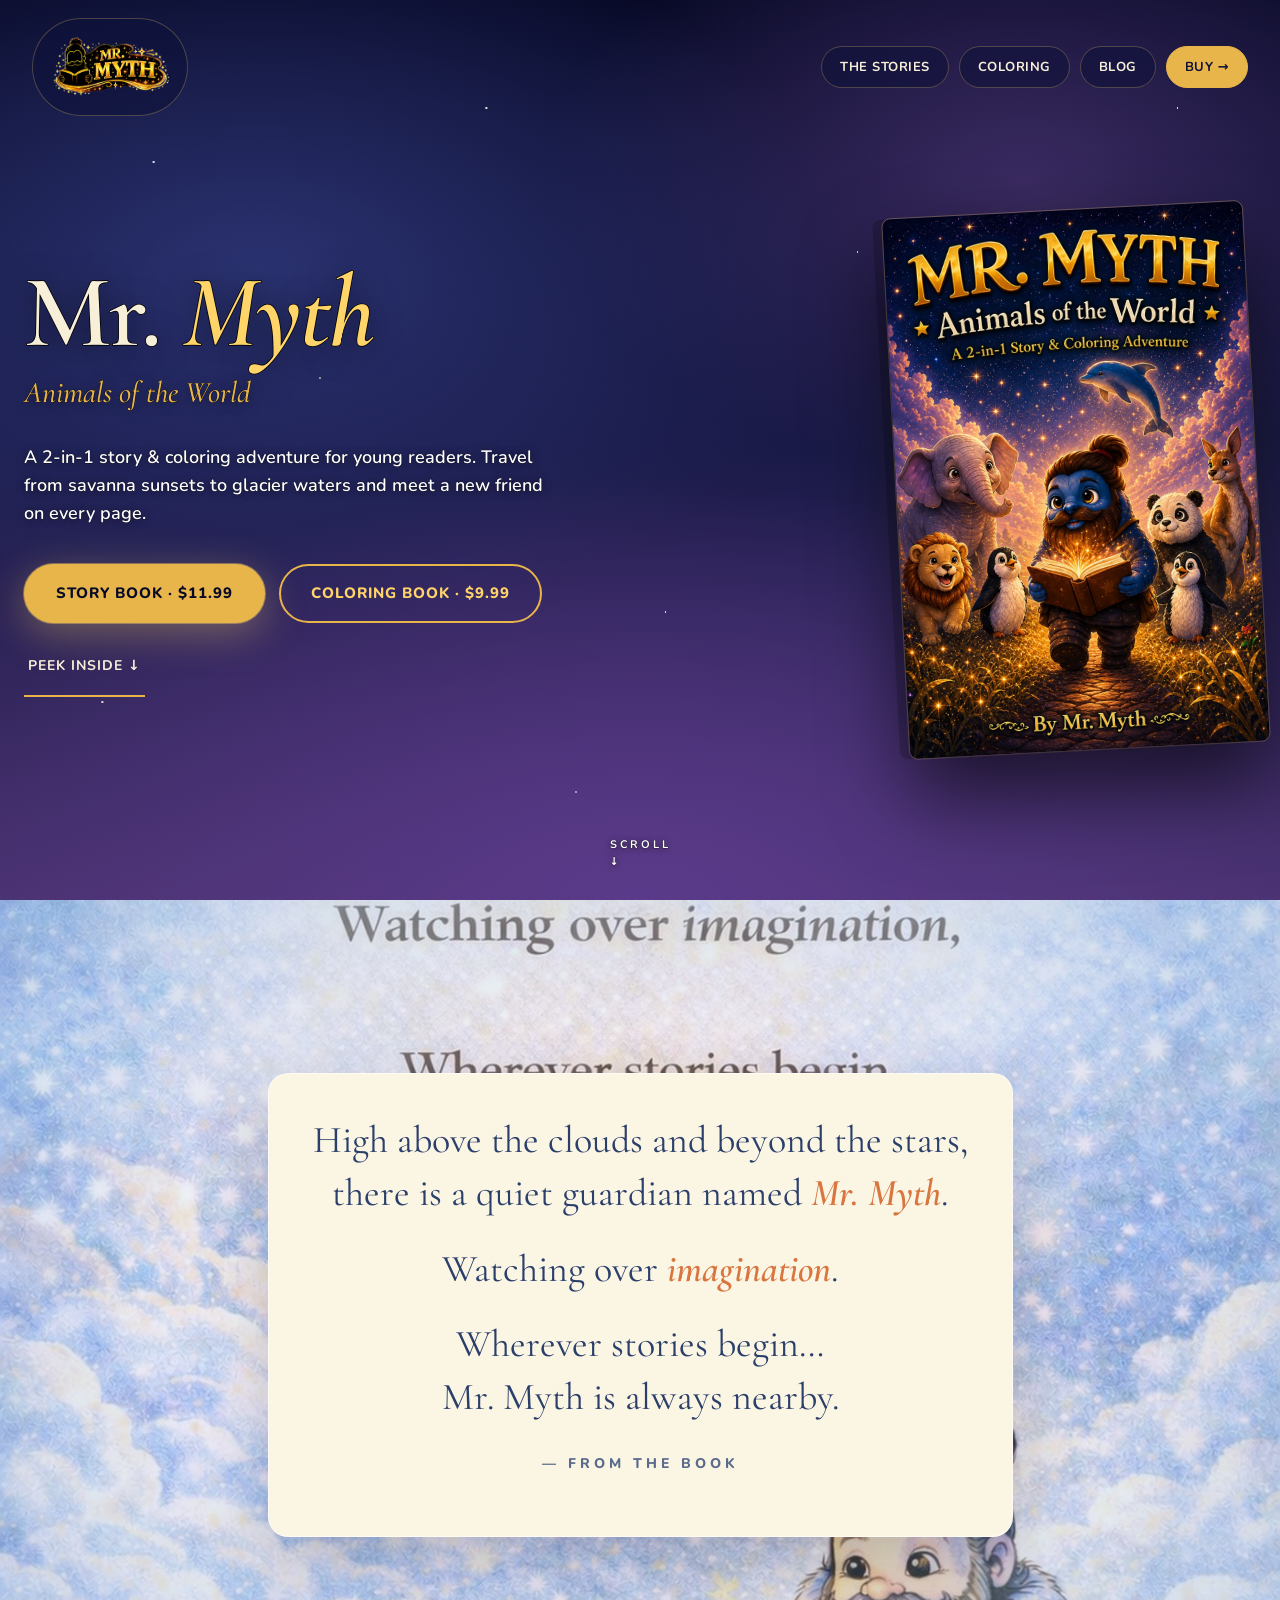
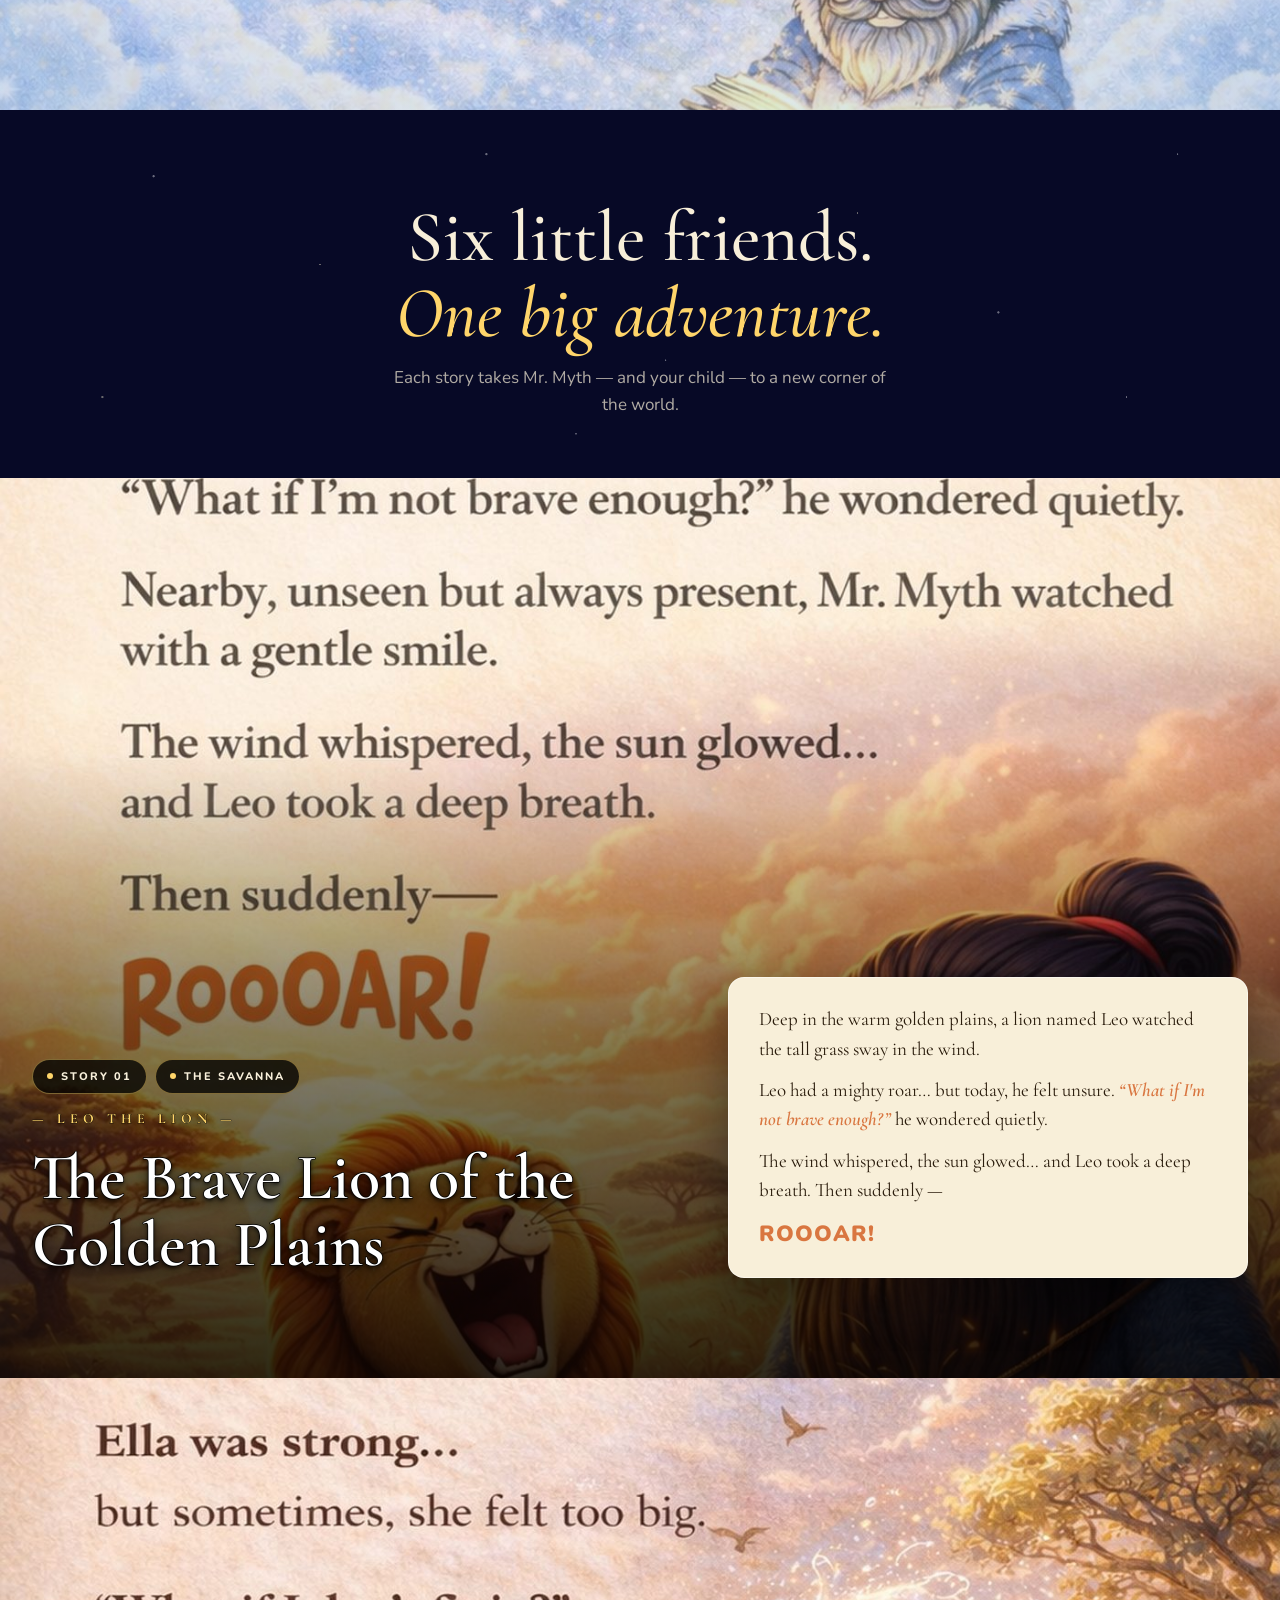
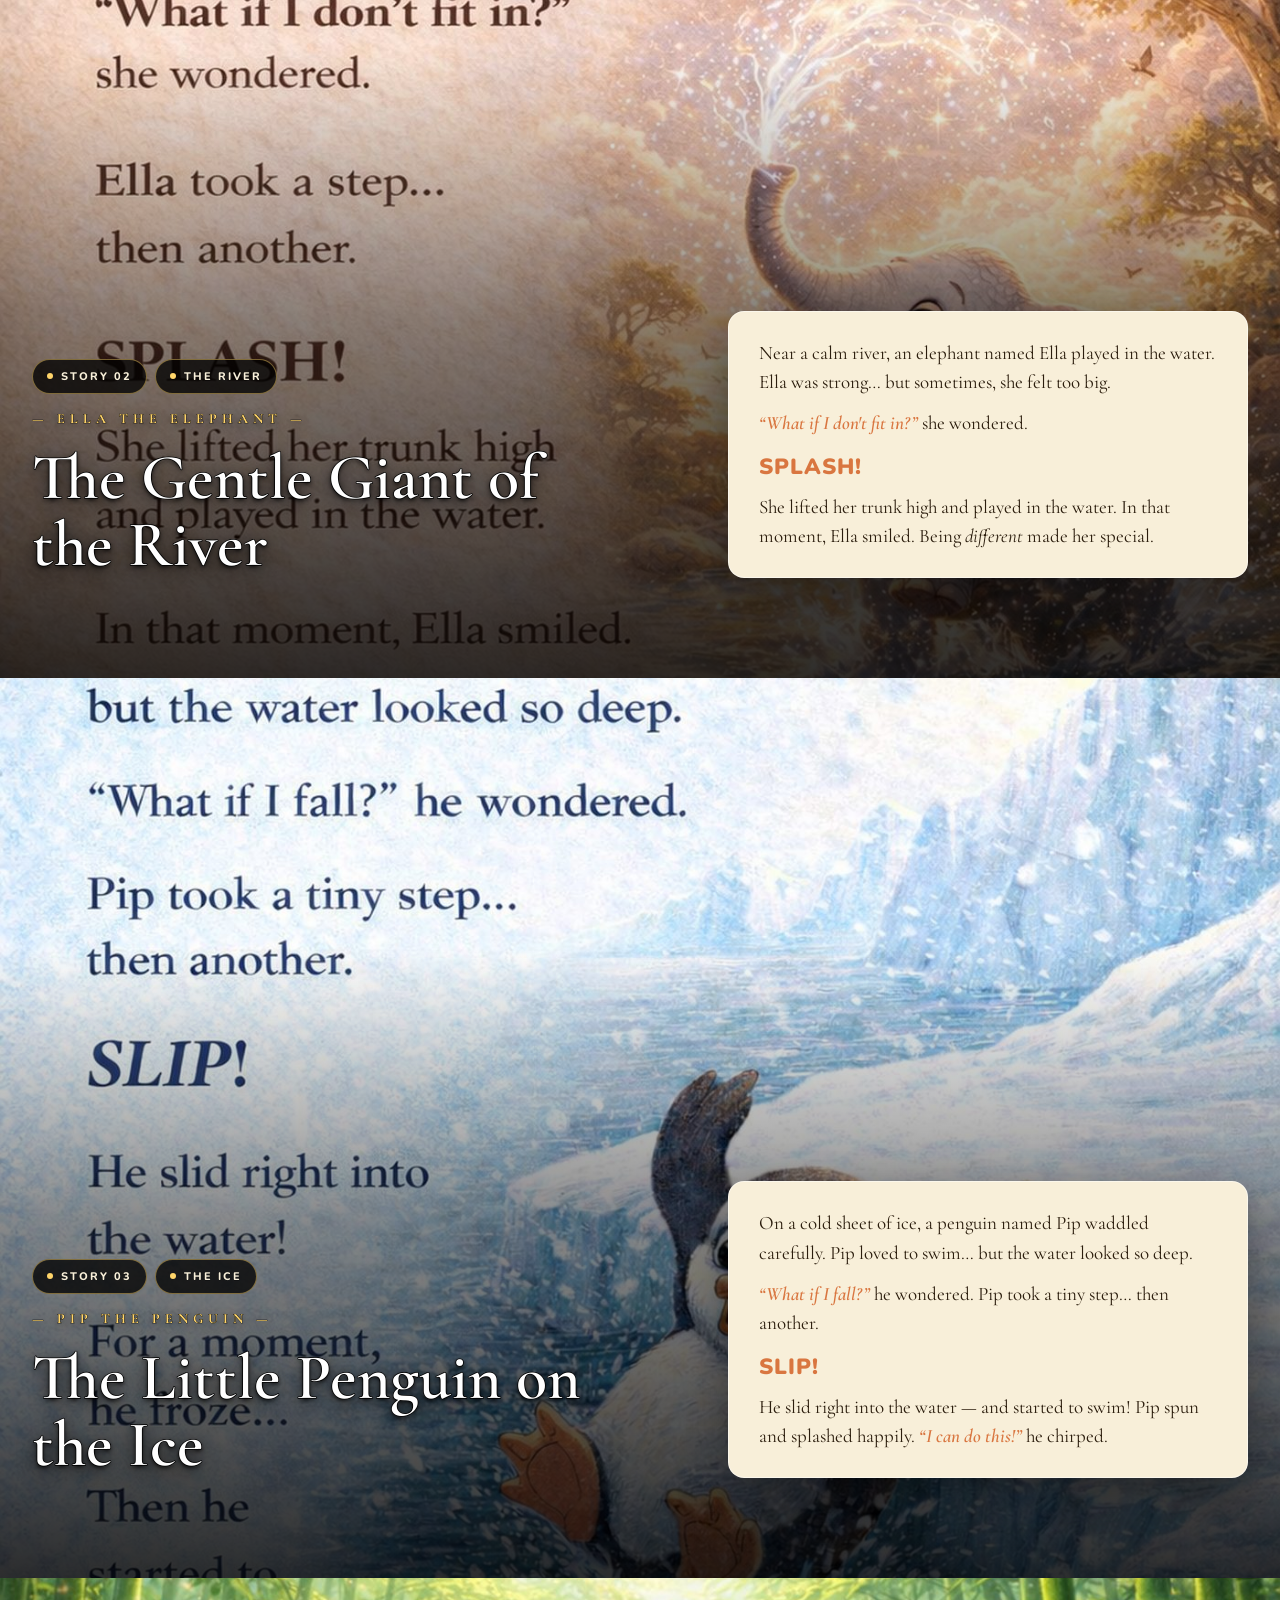
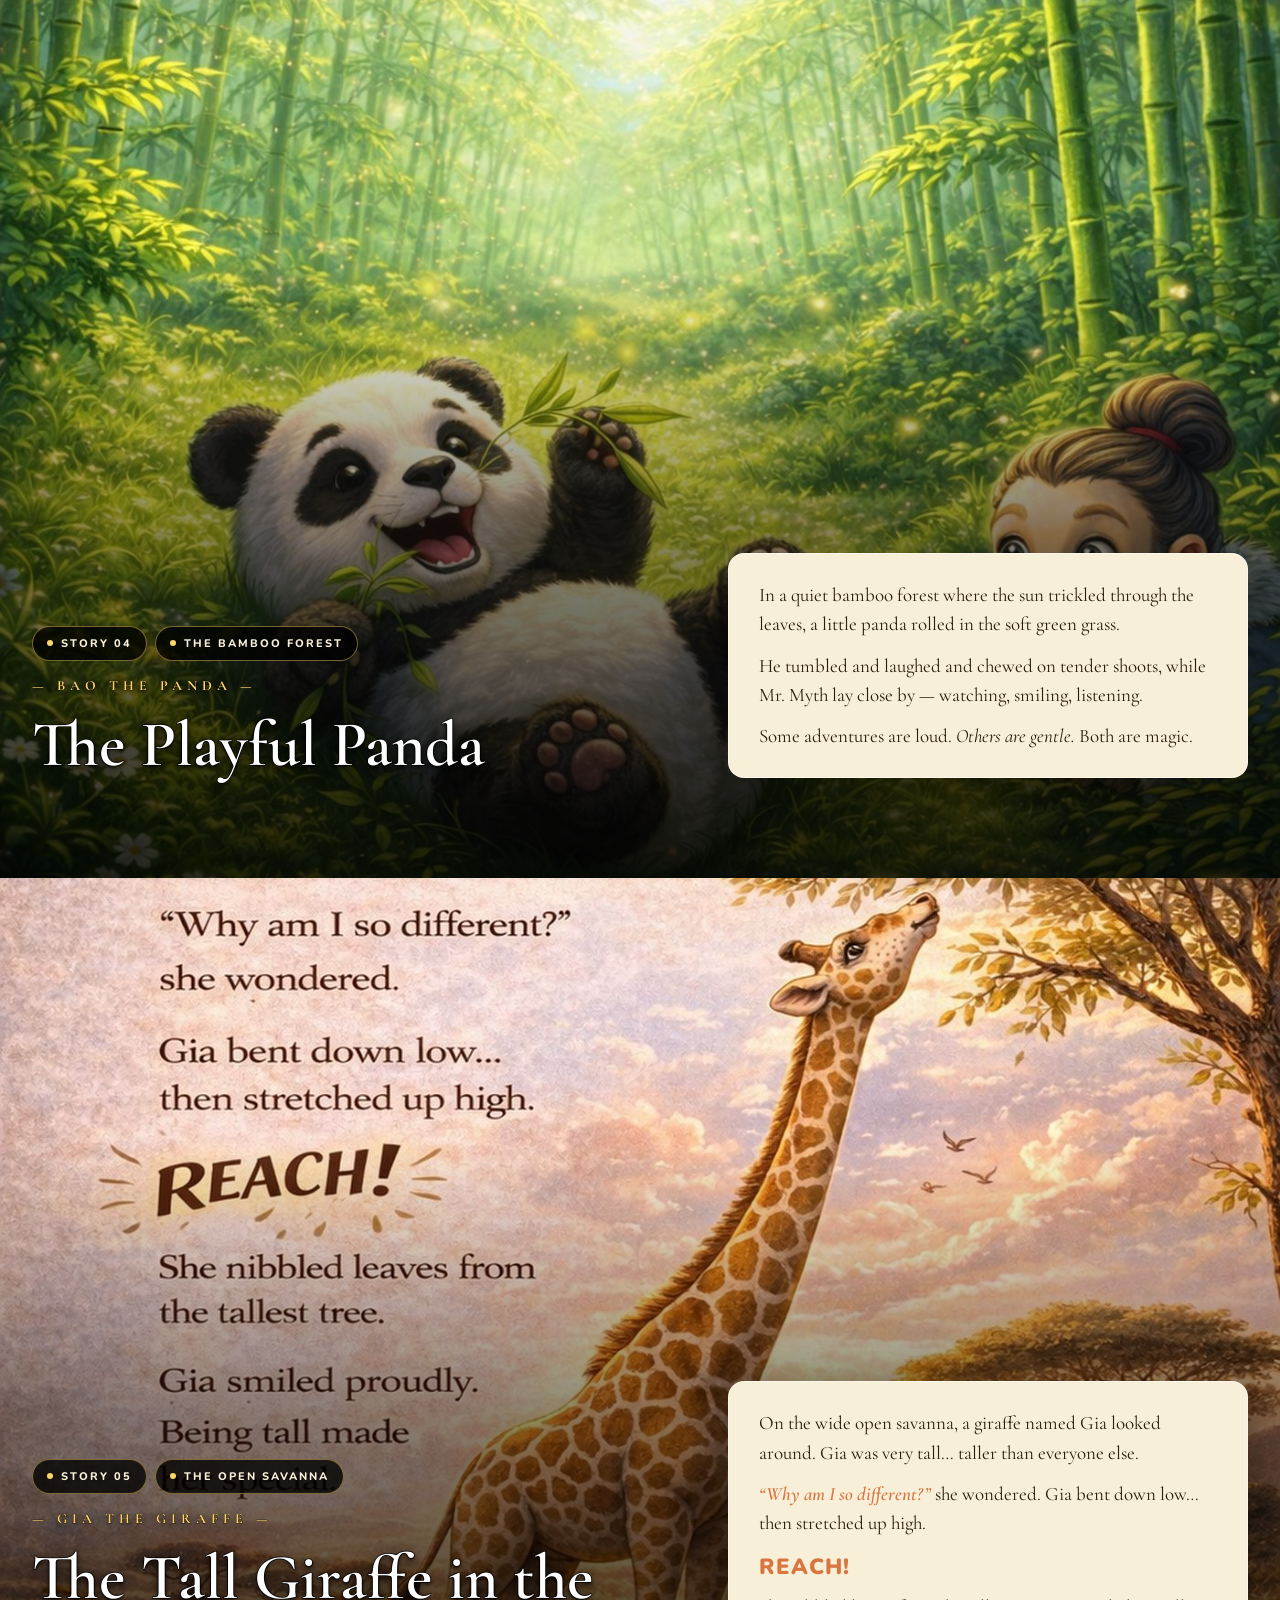
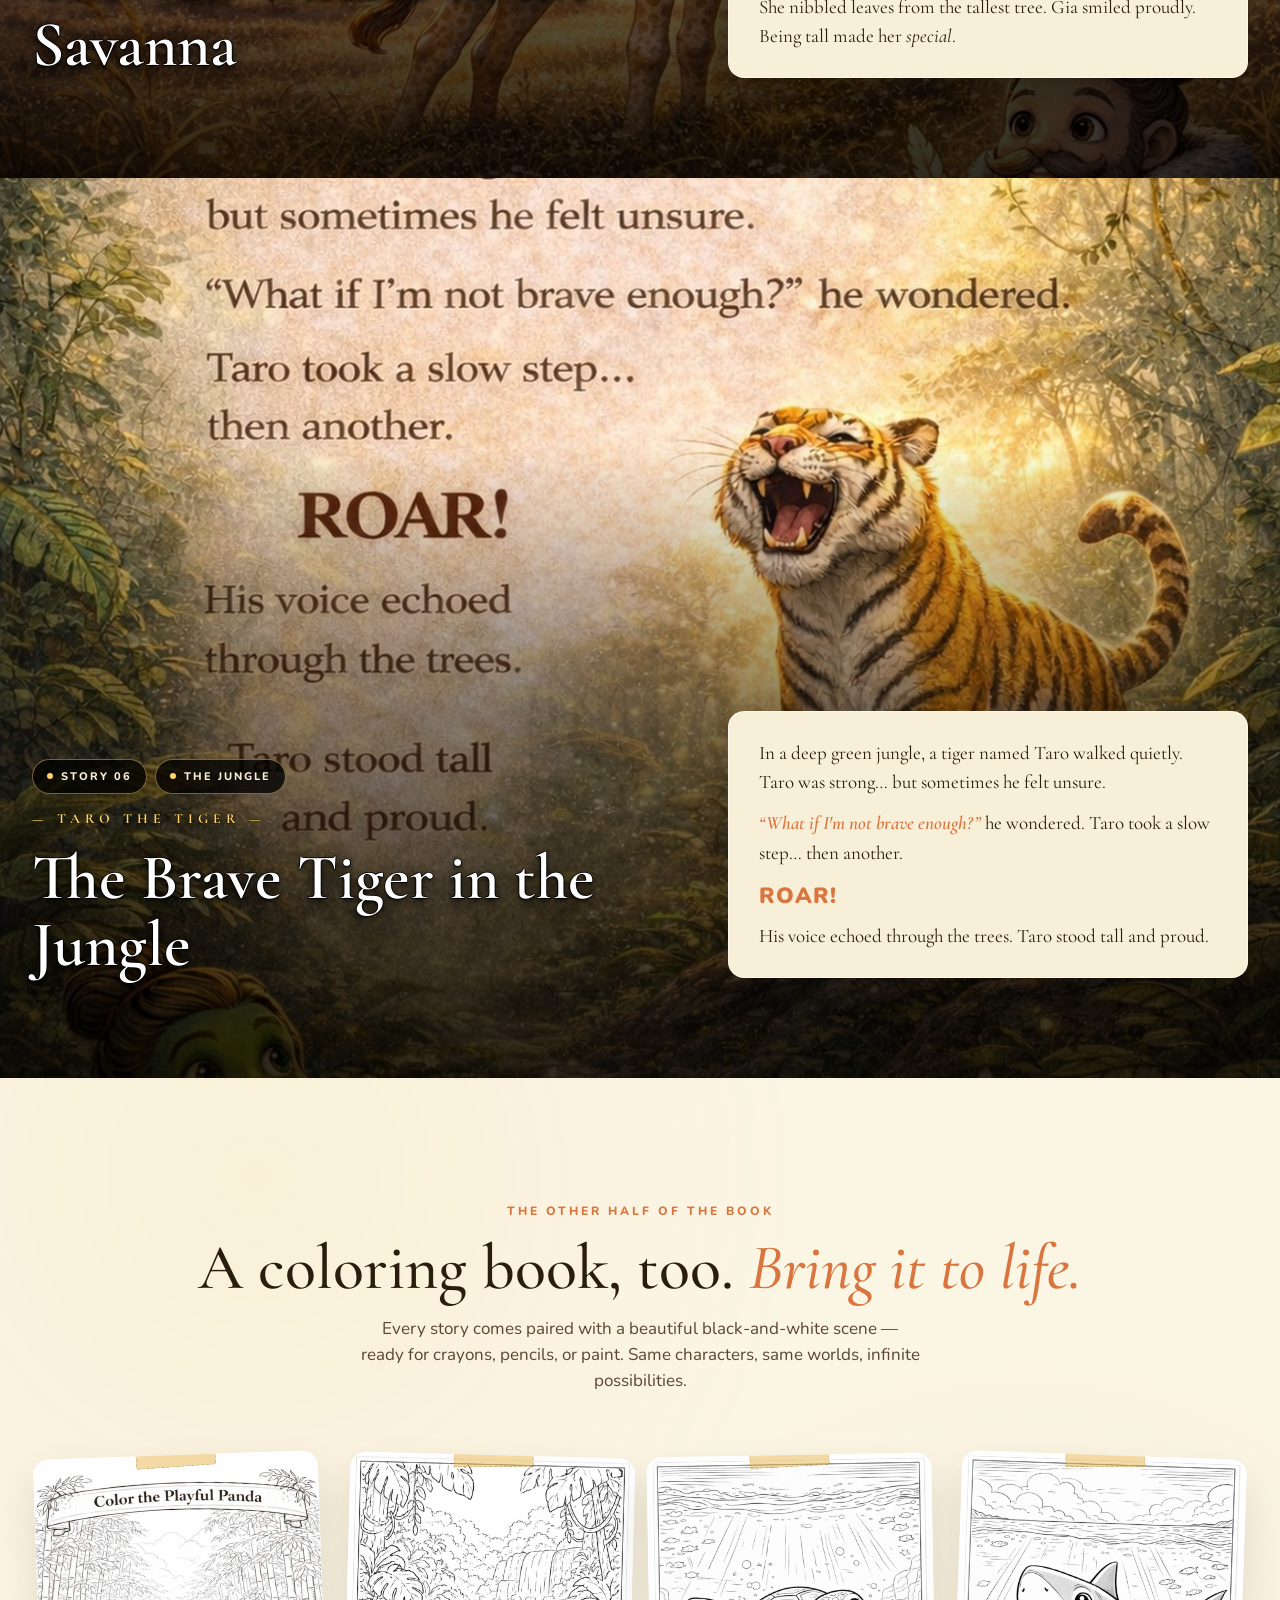
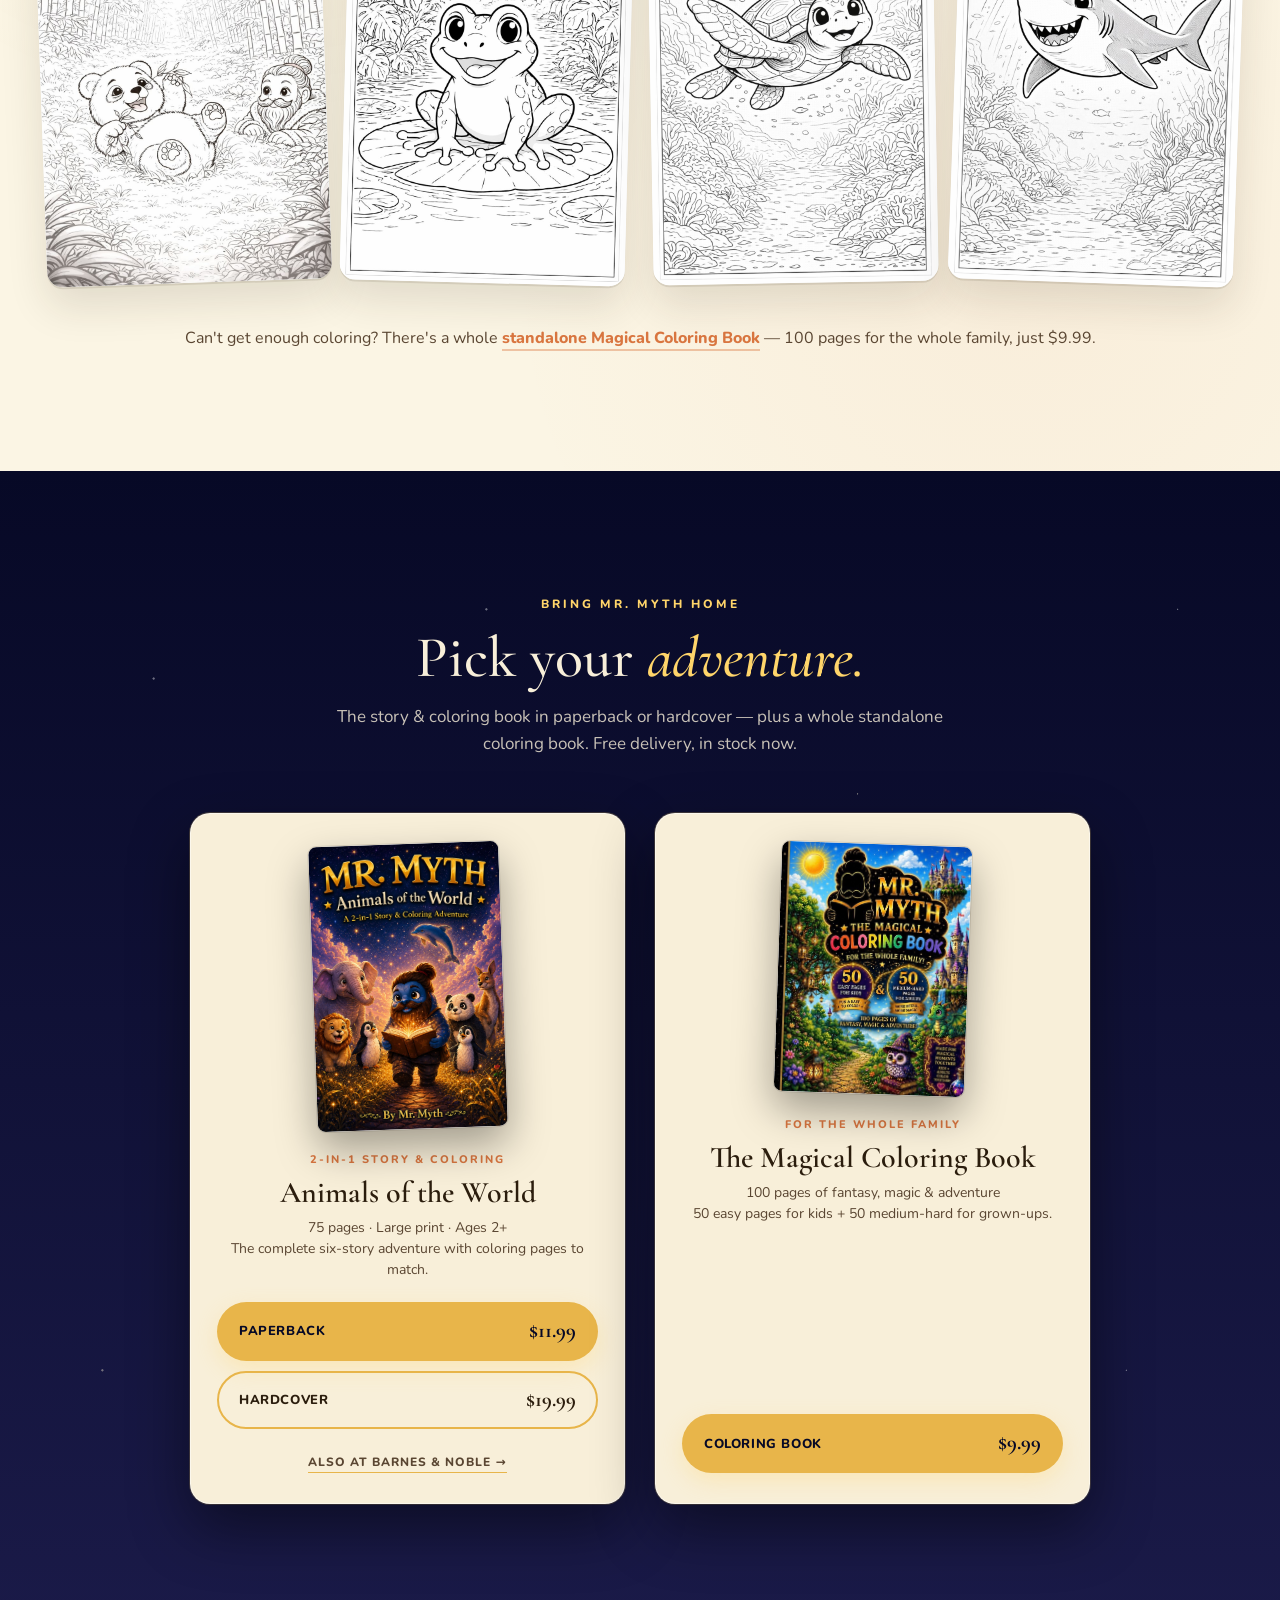
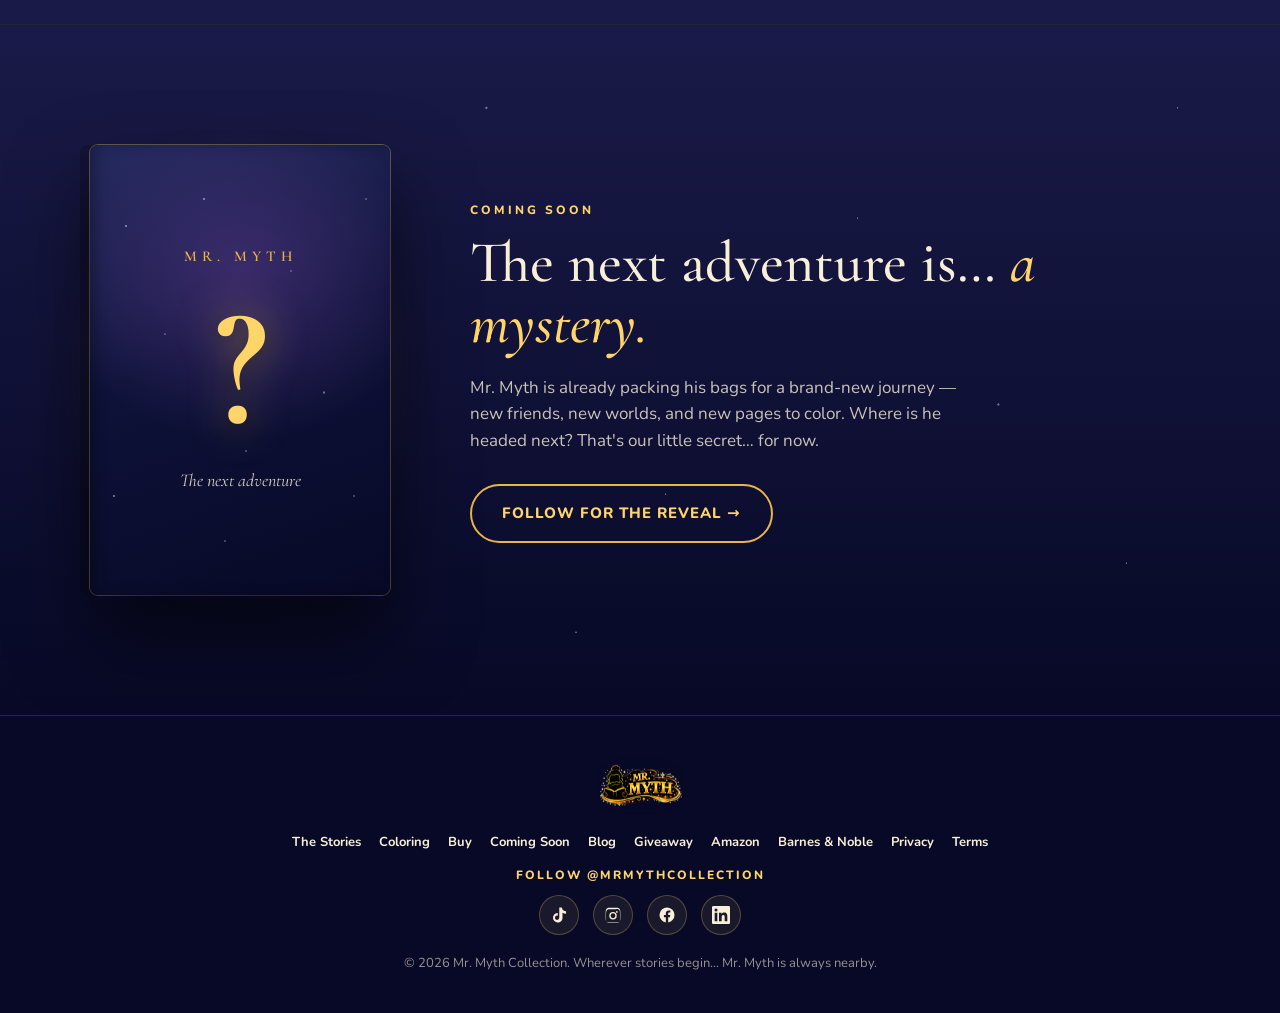
==== commit 1ee6348b: "Add real coloring-book cover + hero buy buttons - Use the real "Magical Coloring Book" cover art (op" ====
--- a/index.html
+++ b/index.html
@@ -620,6 +620,7 @@
   .book-card:nth-child(2) .cover{transform:rotate(2deg)}
   .book-card:hover .cover{transform:rotate(0) translateY(-4px)}
   .book-card .cover img{width:100%; height:100%; object-fit:cover}
+  #coloring-book .cover{aspect-ratio:766/1007}
   .book-flag{
     display:inline-block;
     font-size:11px; letter-spacing:2px; text-transform:uppercase;
@@ -959,10 +960,10 @@
       </p>
       <div class="hero-cta-row">
         <a class="btn-gold" href="https://www.amazon.com/dp/B0H5KP16HB/" target="_blank" rel="noopener">
-          Buy on Amazon · $11.99
+          Story Book · $11.99
         </a>
-        <a class="btn-outline-gold" href="https://www.barnesandnoble.com/w/mr-myth-animals-of-the-world-mr-myth/1150339600?ean=9798258409799" target="_blank" rel="noopener">
-          Barnes &amp; Noble
+        <a class="btn-outline-gold" href="https://www.amazon.com/Mr-Myth-Magical-Coloring-Book/dp/B0H63GX26H/" target="_blank" rel="noopener">
+          Coloring Book · $9.99
         </a>
         <a class="btn-ghost-light" href="#journey">Peek inside ↓</a>
       </div>
@@ -1148,7 +1149,7 @@
       <div class="col-card"><div class="tape"></div><img src="images/coloring_shark.jpg" alt="Coloring page — shark" loading="lazy" /></div>
     </div>
 
-    <p class="coloring-more reveal">Can't get enough coloring? There's a whole <a href="#coloring-book">standalone Magical Coloring Book</a> — 100 pages, just $9.99.</p>
+    <p class="coloring-more reveal">Can't get enough coloring? There's a whole <a href="#coloring-book">standalone Magical Coloring Book</a> — 100 pages for the whole family, just $9.99.</p>
   </div>
 </section>
 
@@ -1181,10 +1182,10 @@
 
     <!-- Standalone coloring book -->
     <div class="book-card reveal" id="coloring-book">
-      <div class="cover"><img src="images/coloring_panda.jpg" alt="Mr. Myth — The Magical Coloring Book cover" loading="lazy" /></div>
-      <span class="book-flag">All coloring, all fun</span>
+      <div class="cover"><img src="images/coloring-book-cover.jpg" alt="Mr. Myth — The Magical Coloring Book cover" loading="lazy" /></div>
+      <span class="book-flag">For the whole family</span>
       <h3>The Magical Coloring Book</h3>
-      <p class="book-meta">100 pages · Ages 2+<br/>A whole book of Mr. Myth scenes ready for crayons, pencils &amp; paint.</p>
+      <p class="book-meta">100 pages of fantasy, magic &amp; adventure<br/>50 easy pages for kids + 50 medium-hard for grown-ups.</p>
       <div class="buy-options">
         <a class="buy-btn" href="https://www.amazon.com/Mr-Myth-Magical-Coloring-Book/dp/B0H63GX26H/" target="_blank" rel="noopener">
           <span>Coloring Book</span><span class="price">$9.99</span>
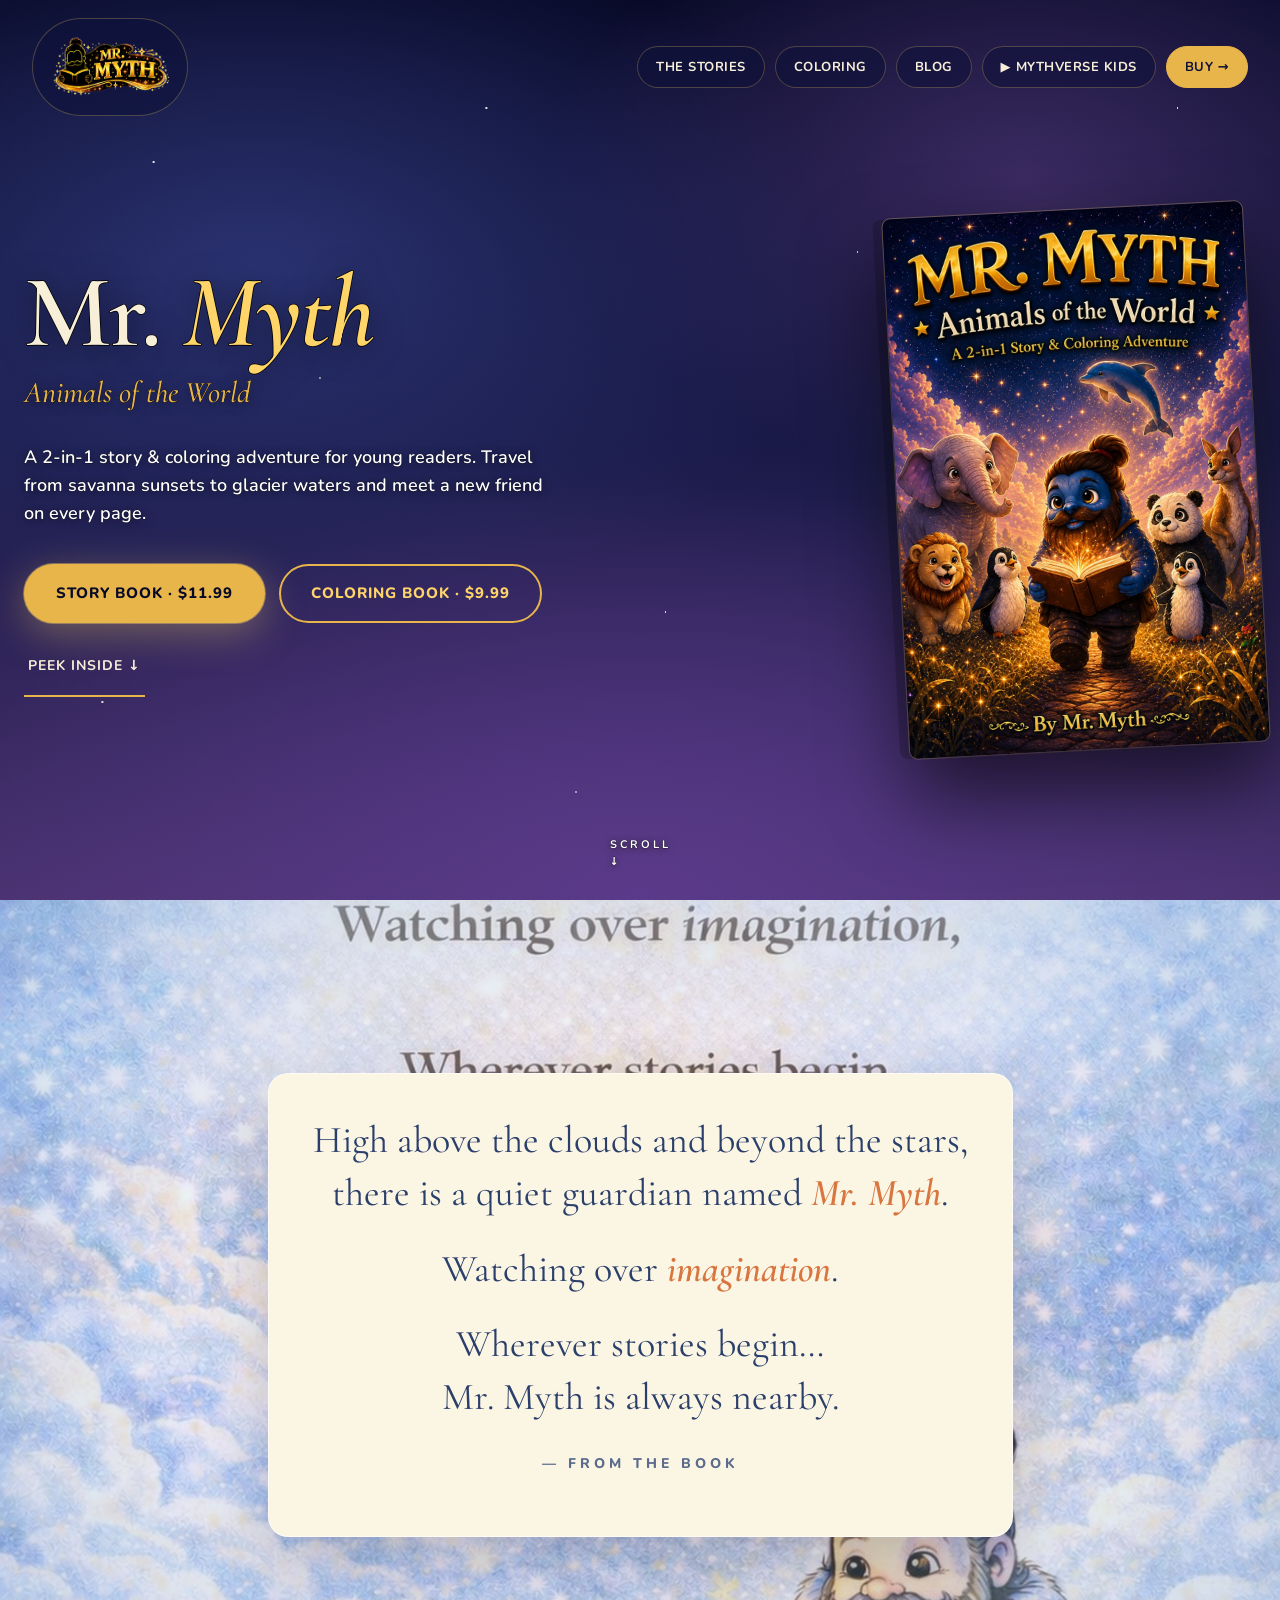
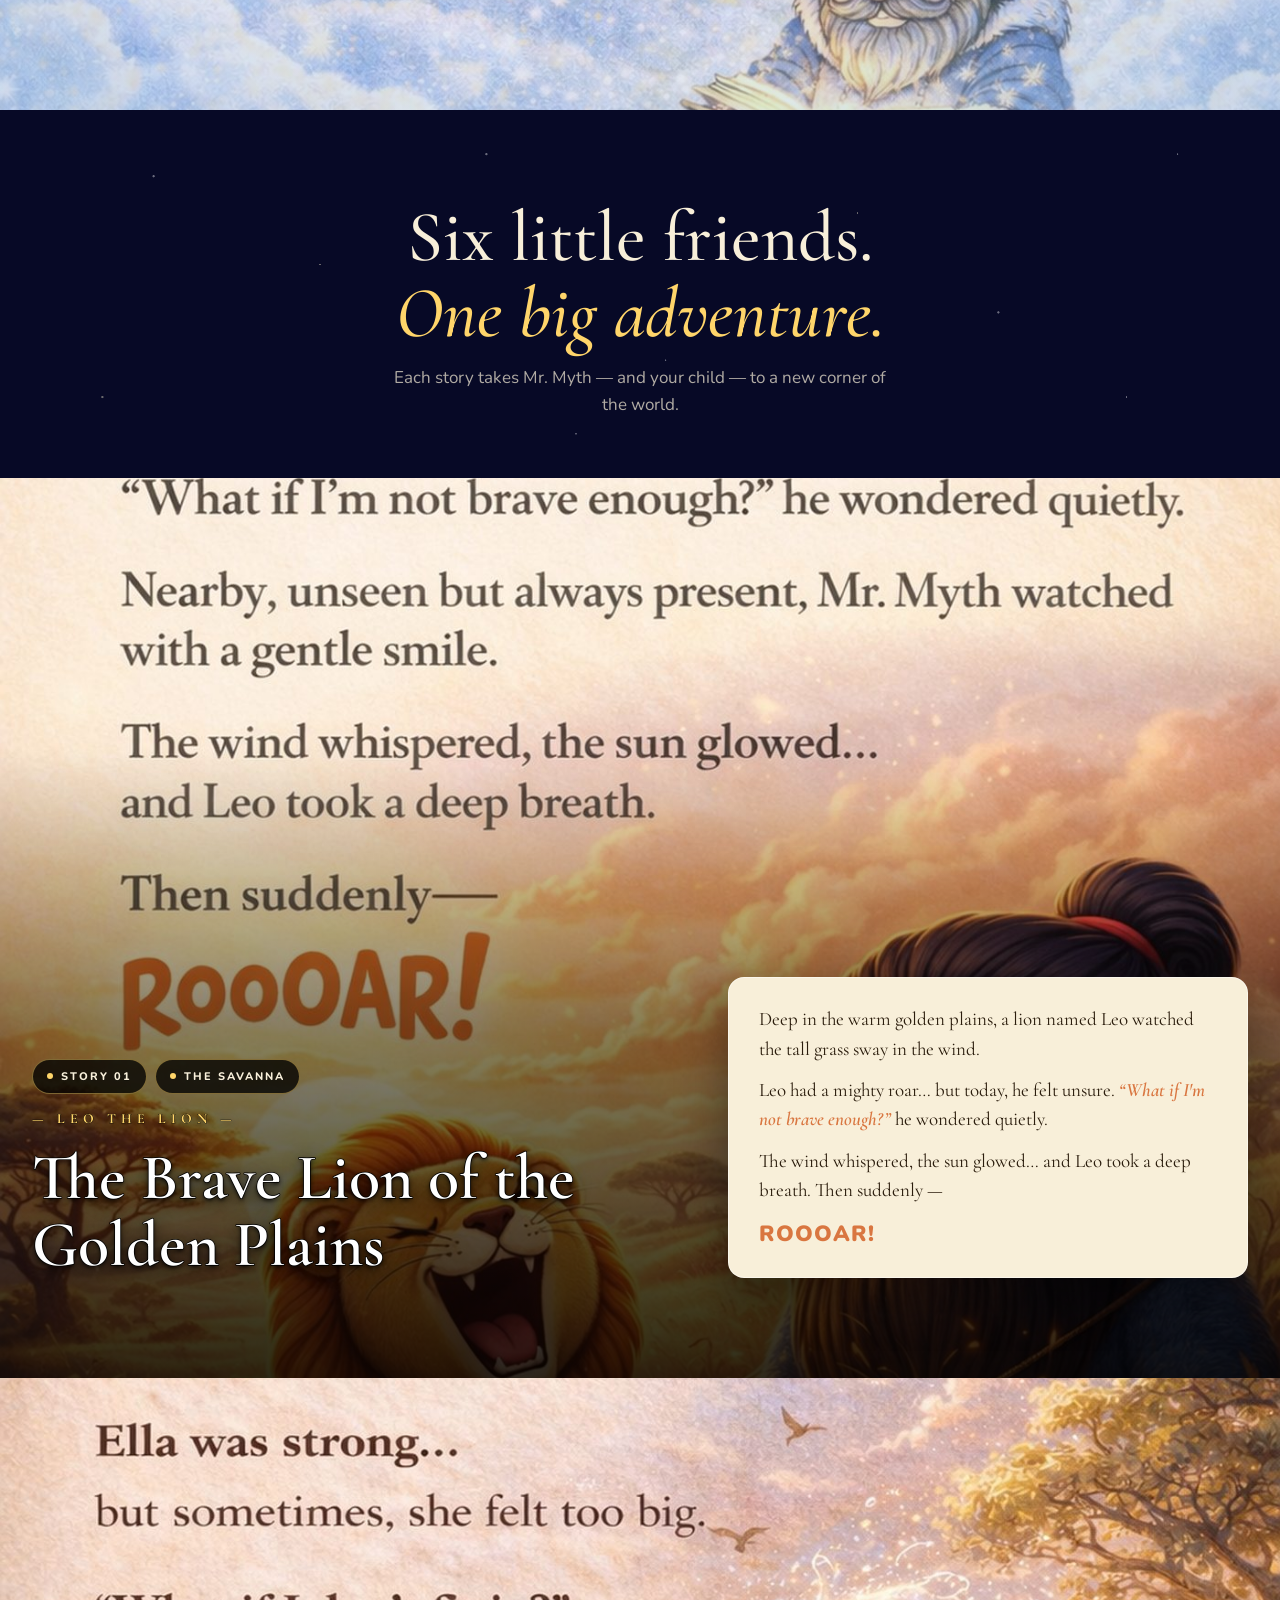
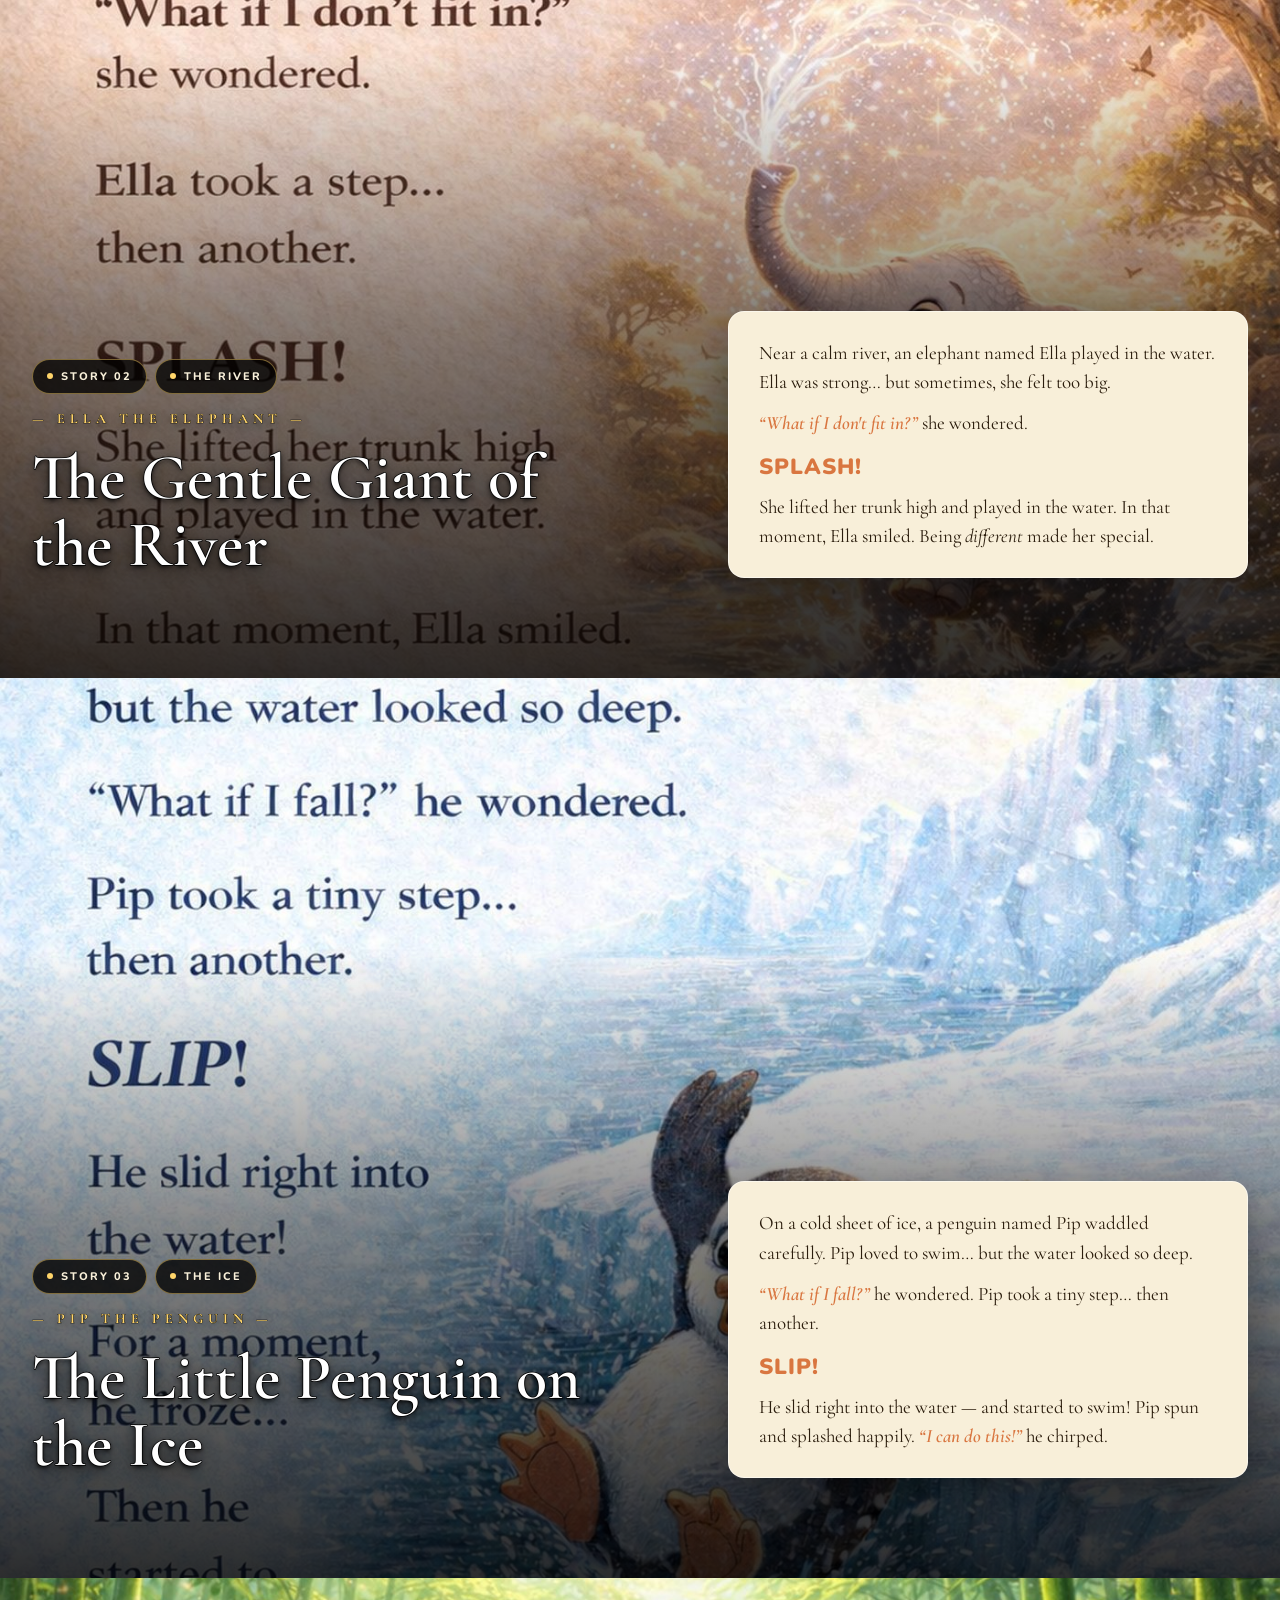
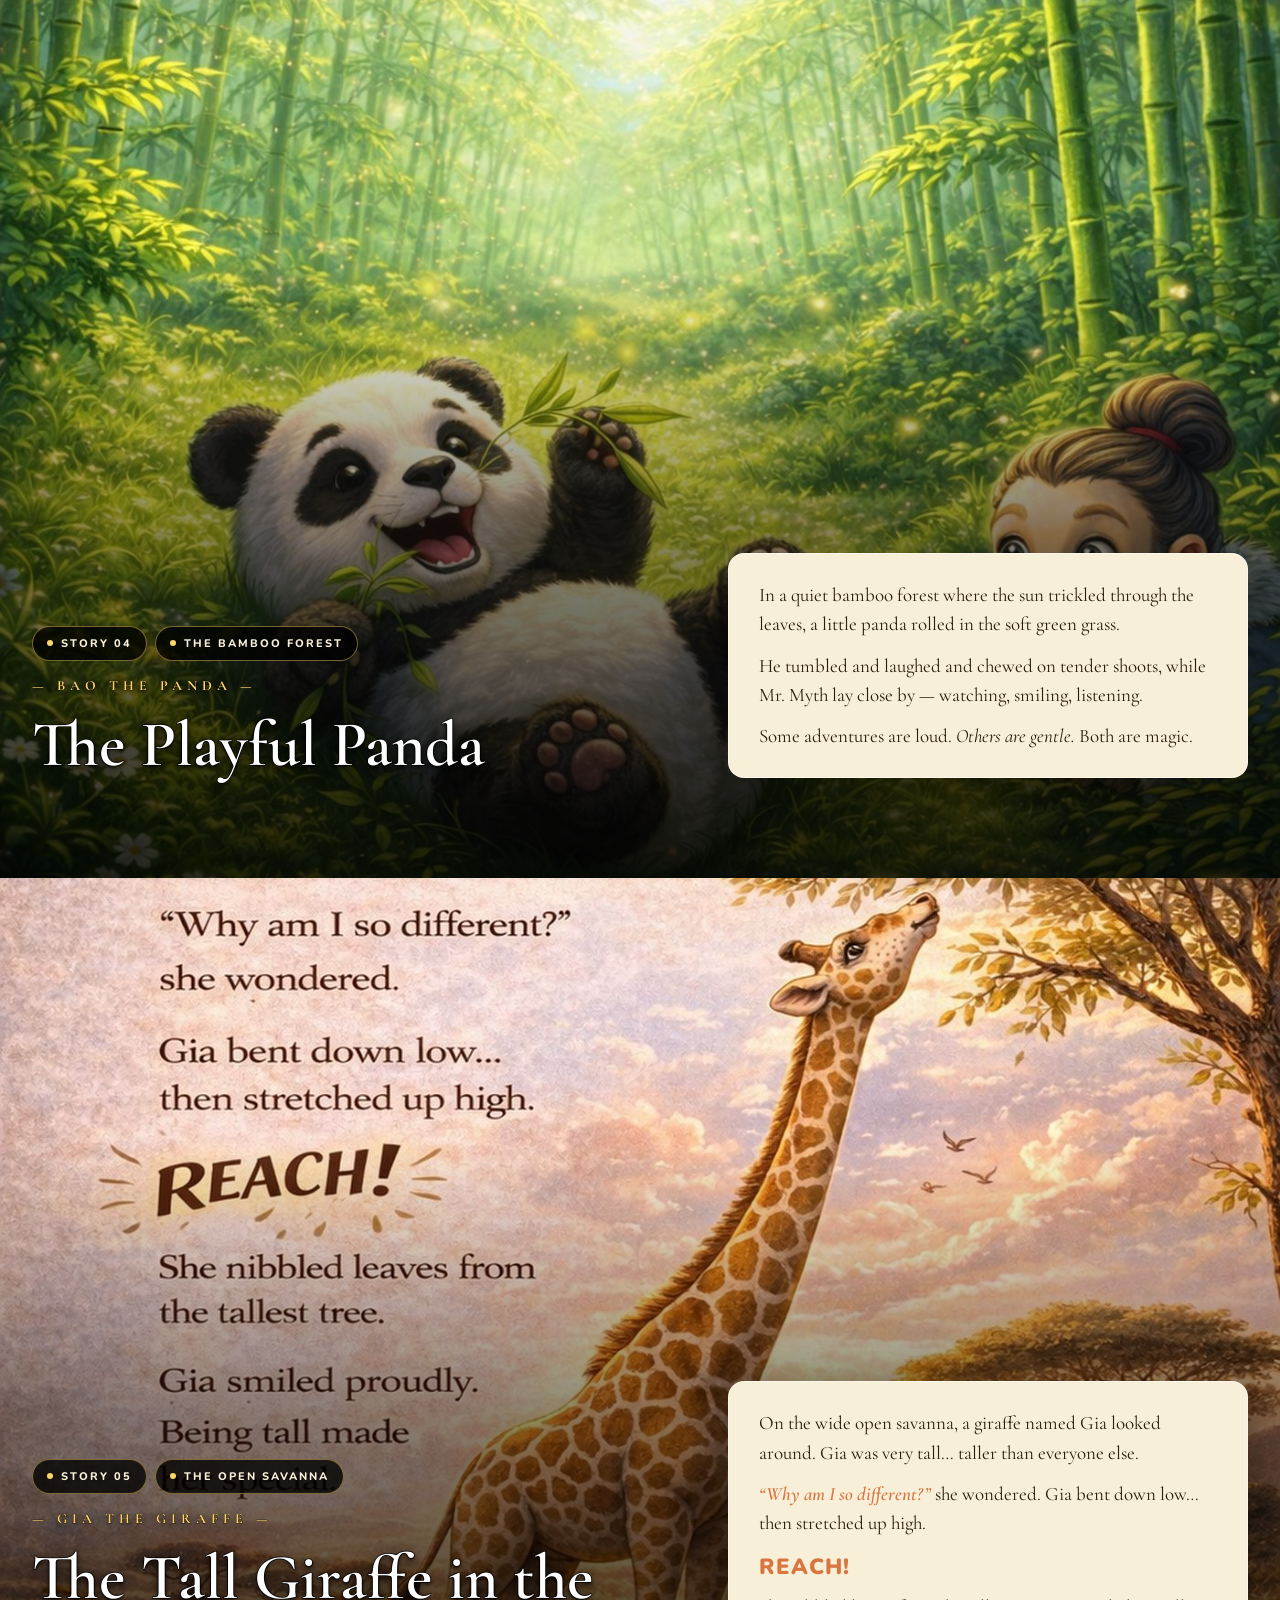
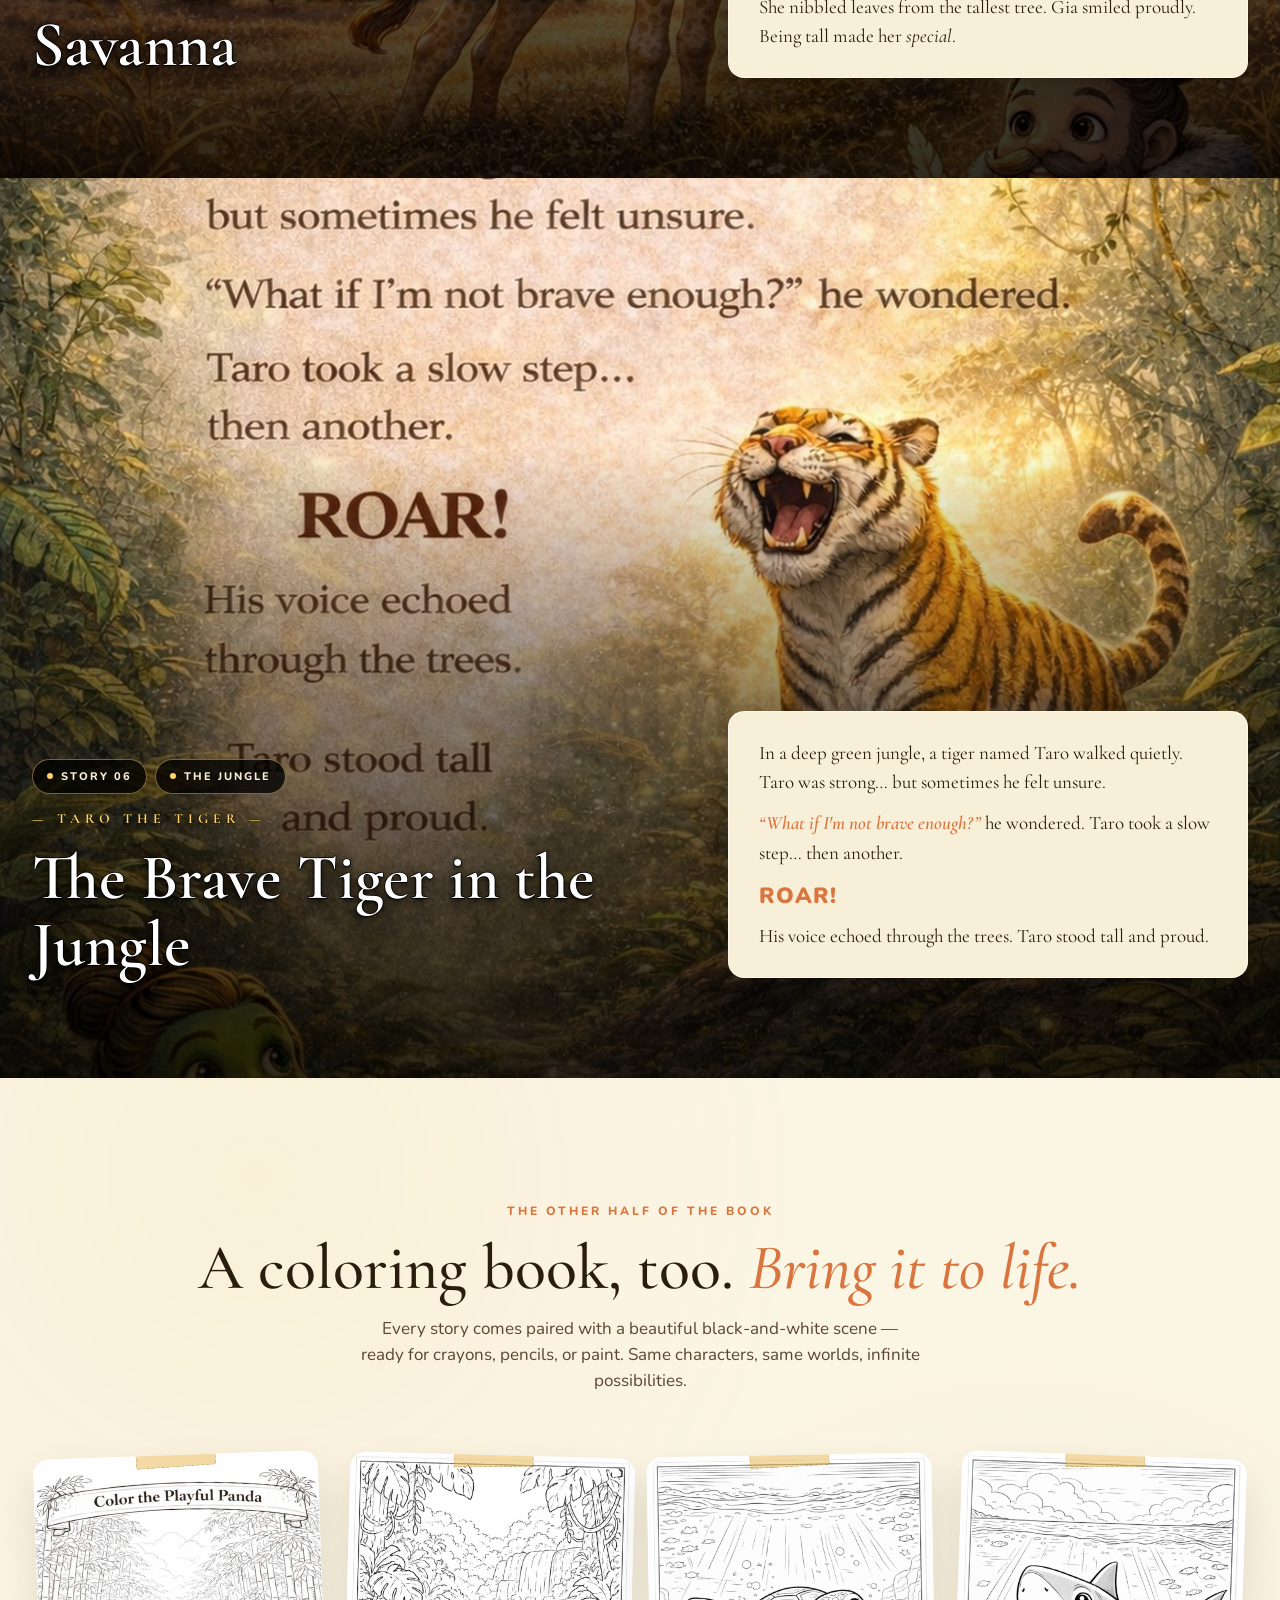
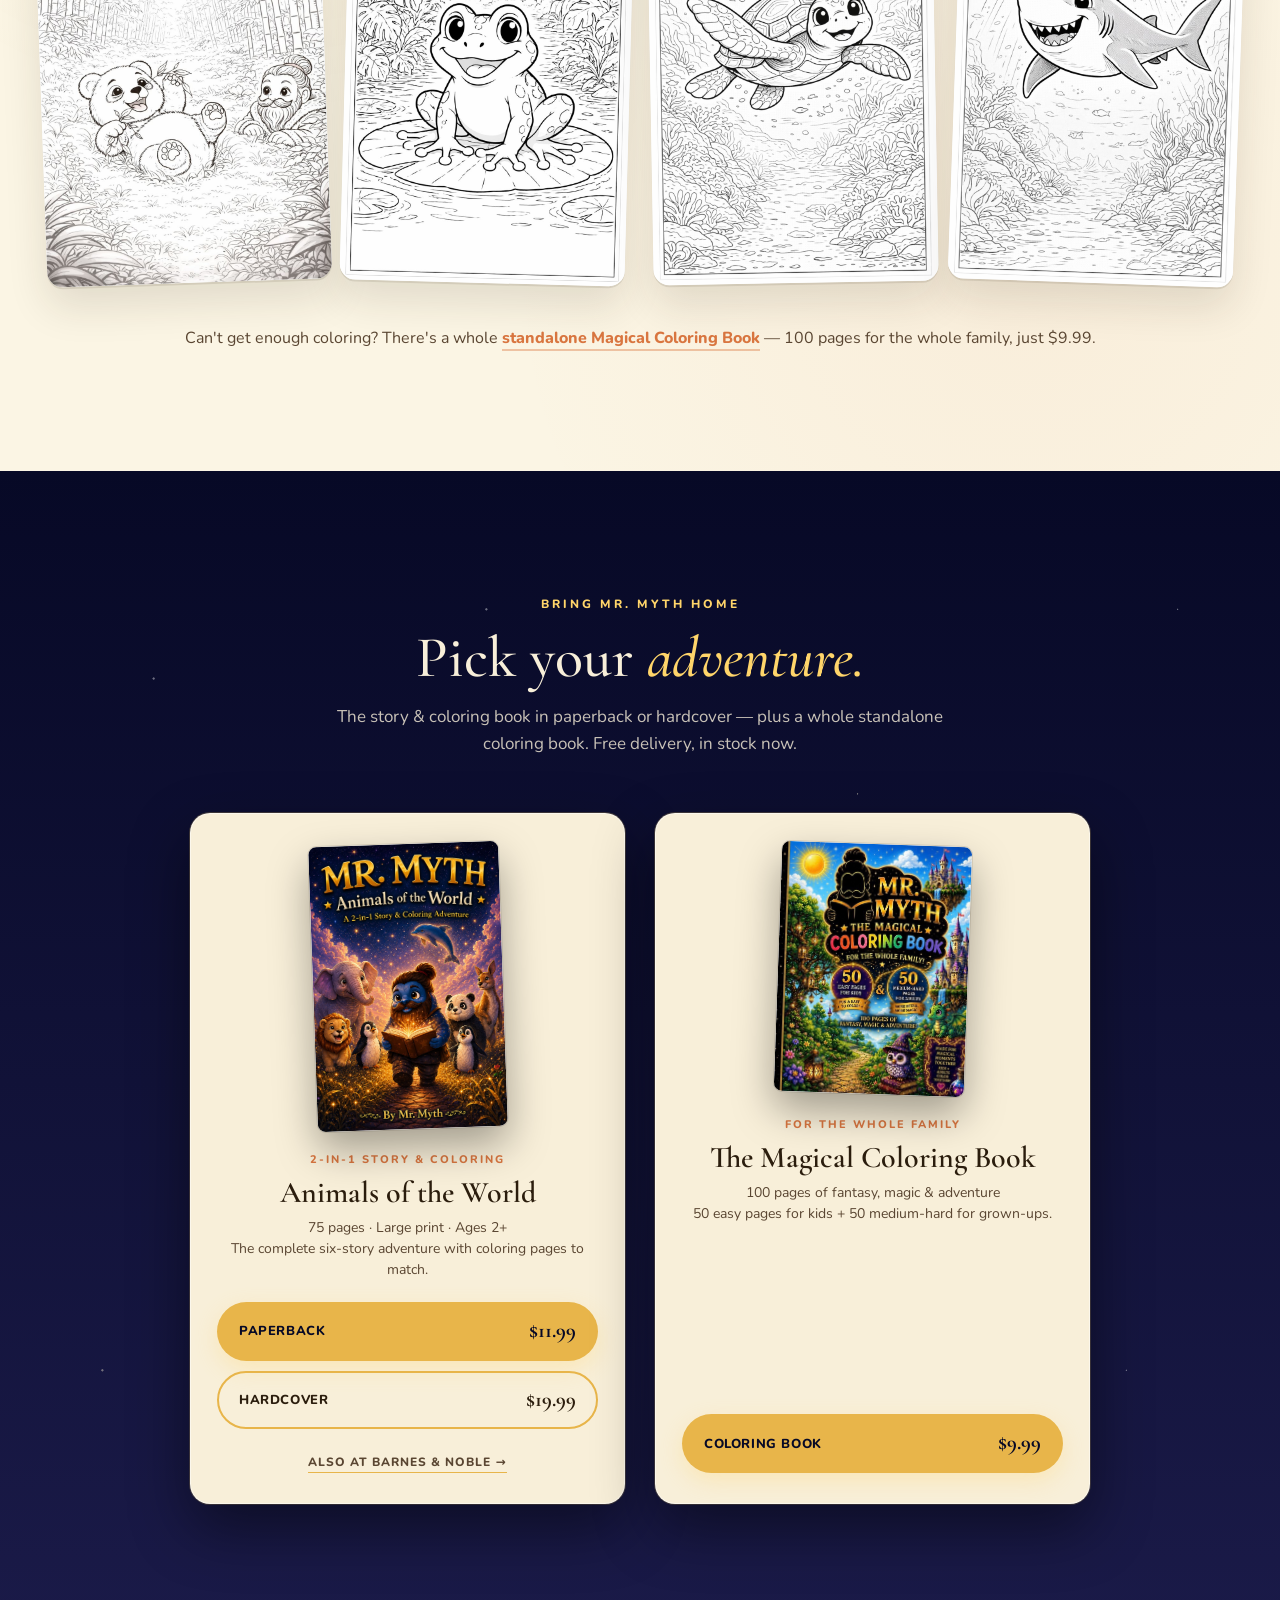
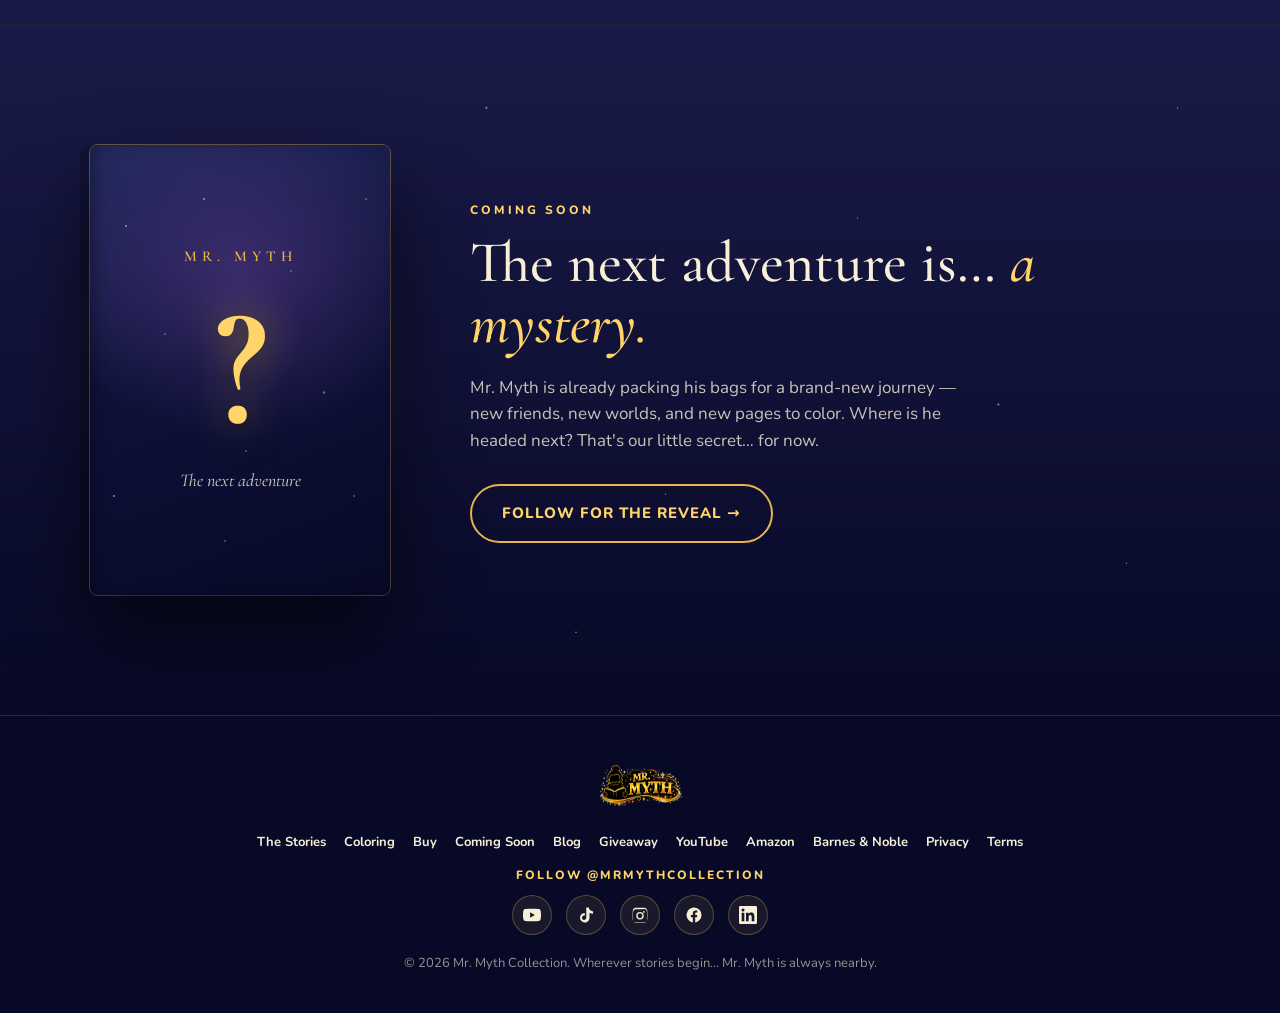
==== commit 92fb3d2d: "Add MythVerse Kids YouTube link to nav and footers Co-Authored-By: Claude Fable 5 <noreply@anthropic" ====
--- a/index.html
+++ b/index.html
@@ -918,6 +918,7 @@
     <a href="#journey" class="nav-pill">The Stories</a>
     <a href="#coloring" class="nav-pill">Coloring</a>
     <a href="/blog/" class="nav-pill mobile-show">Blog</a>
+    <a href="https://www.youtube.com/channel/UC2ufVUMUUcEwaMsmsmiHmFw" class="nav-pill" target="_blank" rel="noopener">▶ MythVerse Kids</a>
     <a class="nav-pill cta" href="#buy">Buy →</a>
     <button class="nav-toggle" id="navToggle" aria-label="Open menu" aria-expanded="false" aria-controls="mobileMenu">
       <svg viewBox="0 0 24 24" aria-hidden="true"><path d="M4 6h16v2H4zm0 5h16v2H4zm0 5h16v2H4z"/></svg>
@@ -932,6 +933,7 @@
   <a href="#journey">The Stories</a>
   <a href="#coloring">Coloring</a>
   <a href="/blog/">Blog</a>
+  <a href="https://www.youtube.com/channel/UC2ufVUMUUcEwaMsmsmiHmFw" target="_blank" rel="noopener">▶ MythVerse Kids</a>
   <a class="cta" href="#buy">Get the Books</a>
   <a href="https://www.barnesandnoble.com/w/mr-myth-animals-of-the-world-mr-myth/1150339600?ean=9798258409799" target="_blank" rel="noopener">Barnes &amp; Noble</a>
 </div>
@@ -1247,6 +1249,7 @@
     <a href="#coming-soon">Coming Soon</a>
     <a href="/blog/">Blog</a>
     <a href="giveaway.html">Giveaway</a>
+    <a href="https://www.youtube.com/channel/UC2ufVUMUUcEwaMsmsmiHmFw" target="_blank" rel="noopener">YouTube</a>
     <a href="https://www.amazon.com/dp/B0H5KP16HB/" target="_blank" rel="noopener">Amazon</a>
     <a href="https://www.barnesandnoble.com/w/mr-myth-animals-of-the-world-mr-myth/1150339600?ean=9798258409799" target="_blank" rel="noopener">Barnes &amp; Noble</a>
     <a href="privacy.html">Privacy</a>
@@ -1254,6 +1257,9 @@
   </div>
   <span class="handle">Follow @mrmythcollection</span>
   <div class="socials">
+    <a href="https://www.youtube.com/channel/UC2ufVUMUUcEwaMsmsmiHmFw" target="_blank" rel="noopener" aria-label="YouTube — MythVerse Kids">
+      <svg viewBox="0 0 24 24" aria-hidden="true"><path d="M23.5 6.19a3.02 3.02 0 0 0-2.12-2.14C19.5 3.55 12 3.55 12 3.55s-7.5 0-9.38.5A3.02 3.02 0 0 0 .5 6.19C0 8.07 0 12 0 12s0 3.93.5 5.81a3.02 3.02 0 0 0 2.12 2.14c1.88.5 9.38.5 9.38.5s7.5 0 9.38-.5a3.02 3.02 0 0 0 2.12-2.14C24 15.93 24 12 24 12s0-3.93-.5-5.81zM9.55 15.57V8.43L15.82 12l-6.27 3.57z"/></svg>
+    </a>
     <a href="https://www.tiktok.com/@mrmythcollection" target="_blank" rel="noopener" aria-label="TikTok — @mrmythcollection">
       <svg viewBox="0 0 24 24" aria-hidden="true"><path d="M19.59 6.69a4.83 4.83 0 0 1-3.77-4.25V2h-3.45v13.67a2.89 2.89 0 0 1-5.2 1.74 2.89 2.89 0 0 1 2.31-4.64 2.93 2.93 0 0 1 .88.13V9.4a6.84 6.84 0 0 0-1-.05A6.33 6.33 0 0 0 5.8 20.1a6.34 6.34 0 0 0 10.86-4.43V8.85a8.16 8.16 0 0 0 4.77 1.52V6.94a4.85 4.85 0 0 1-1.84-.25z"/></svg>
     </a>
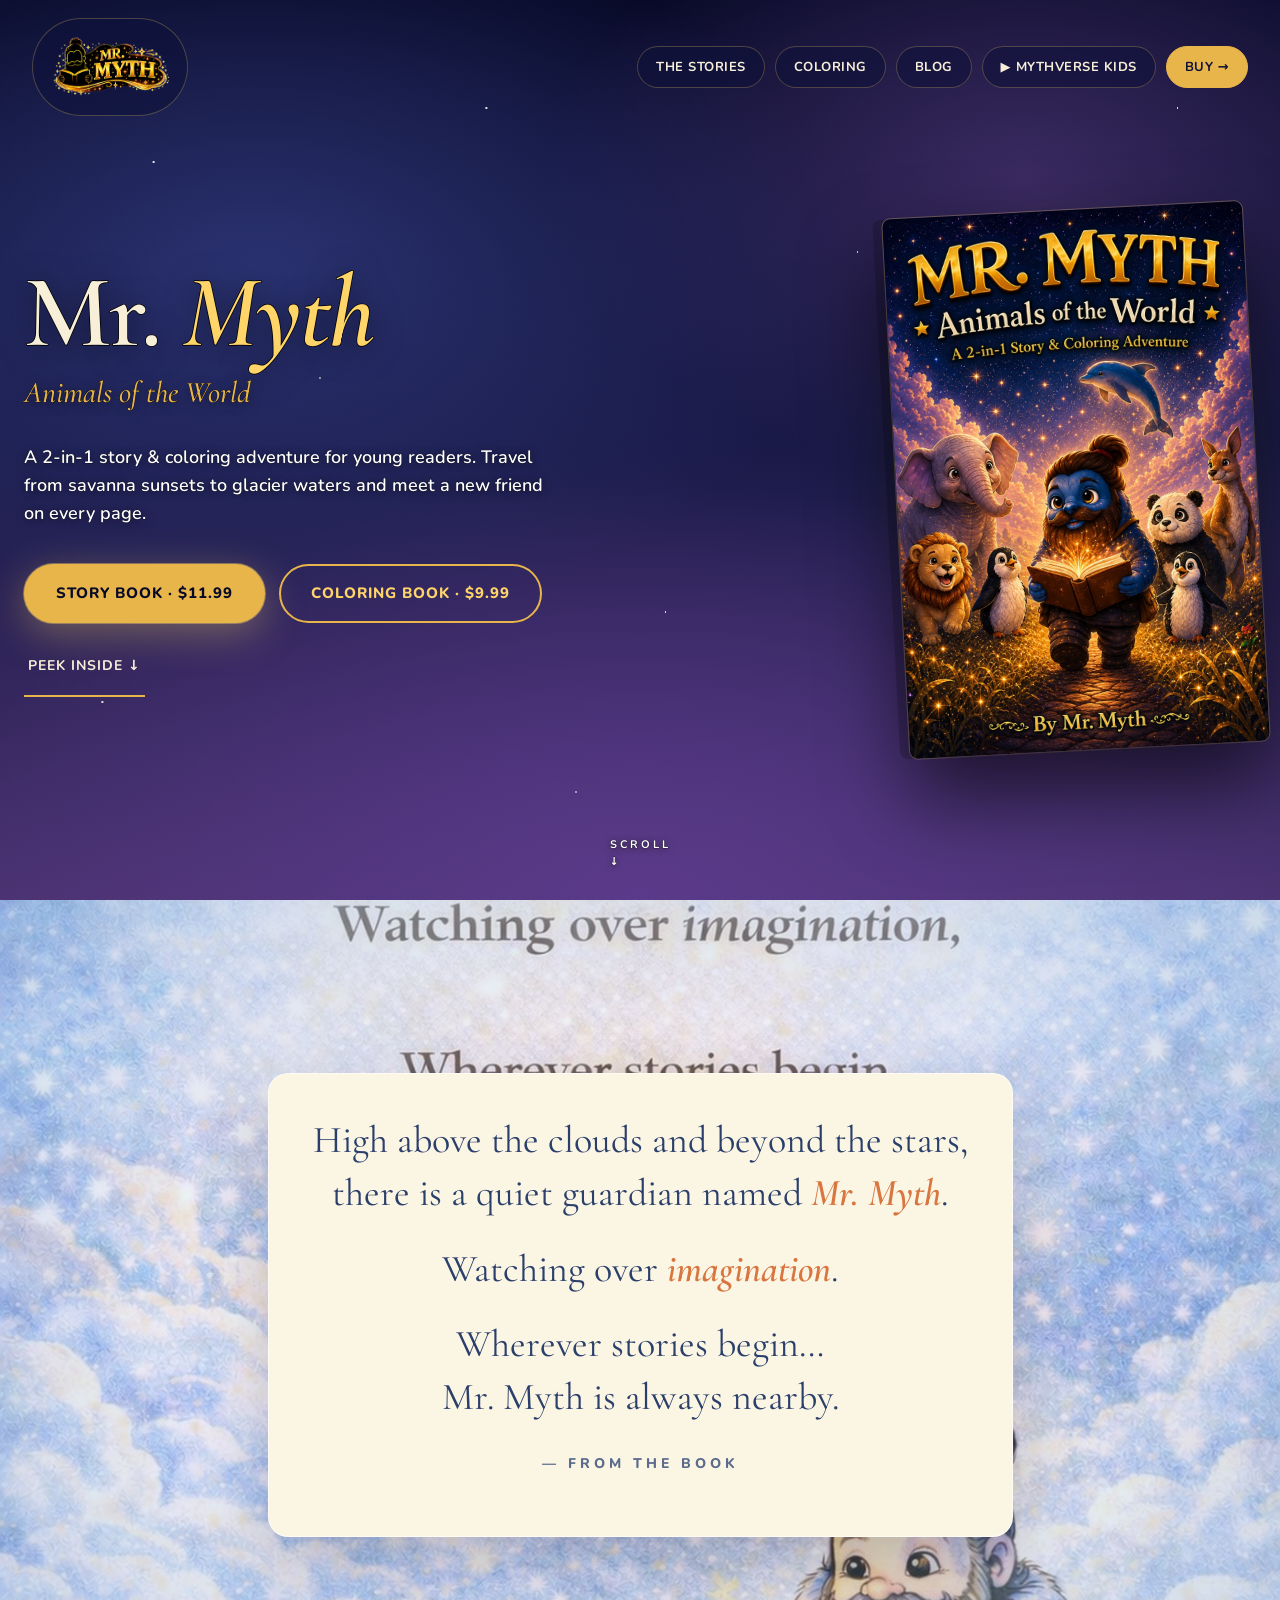
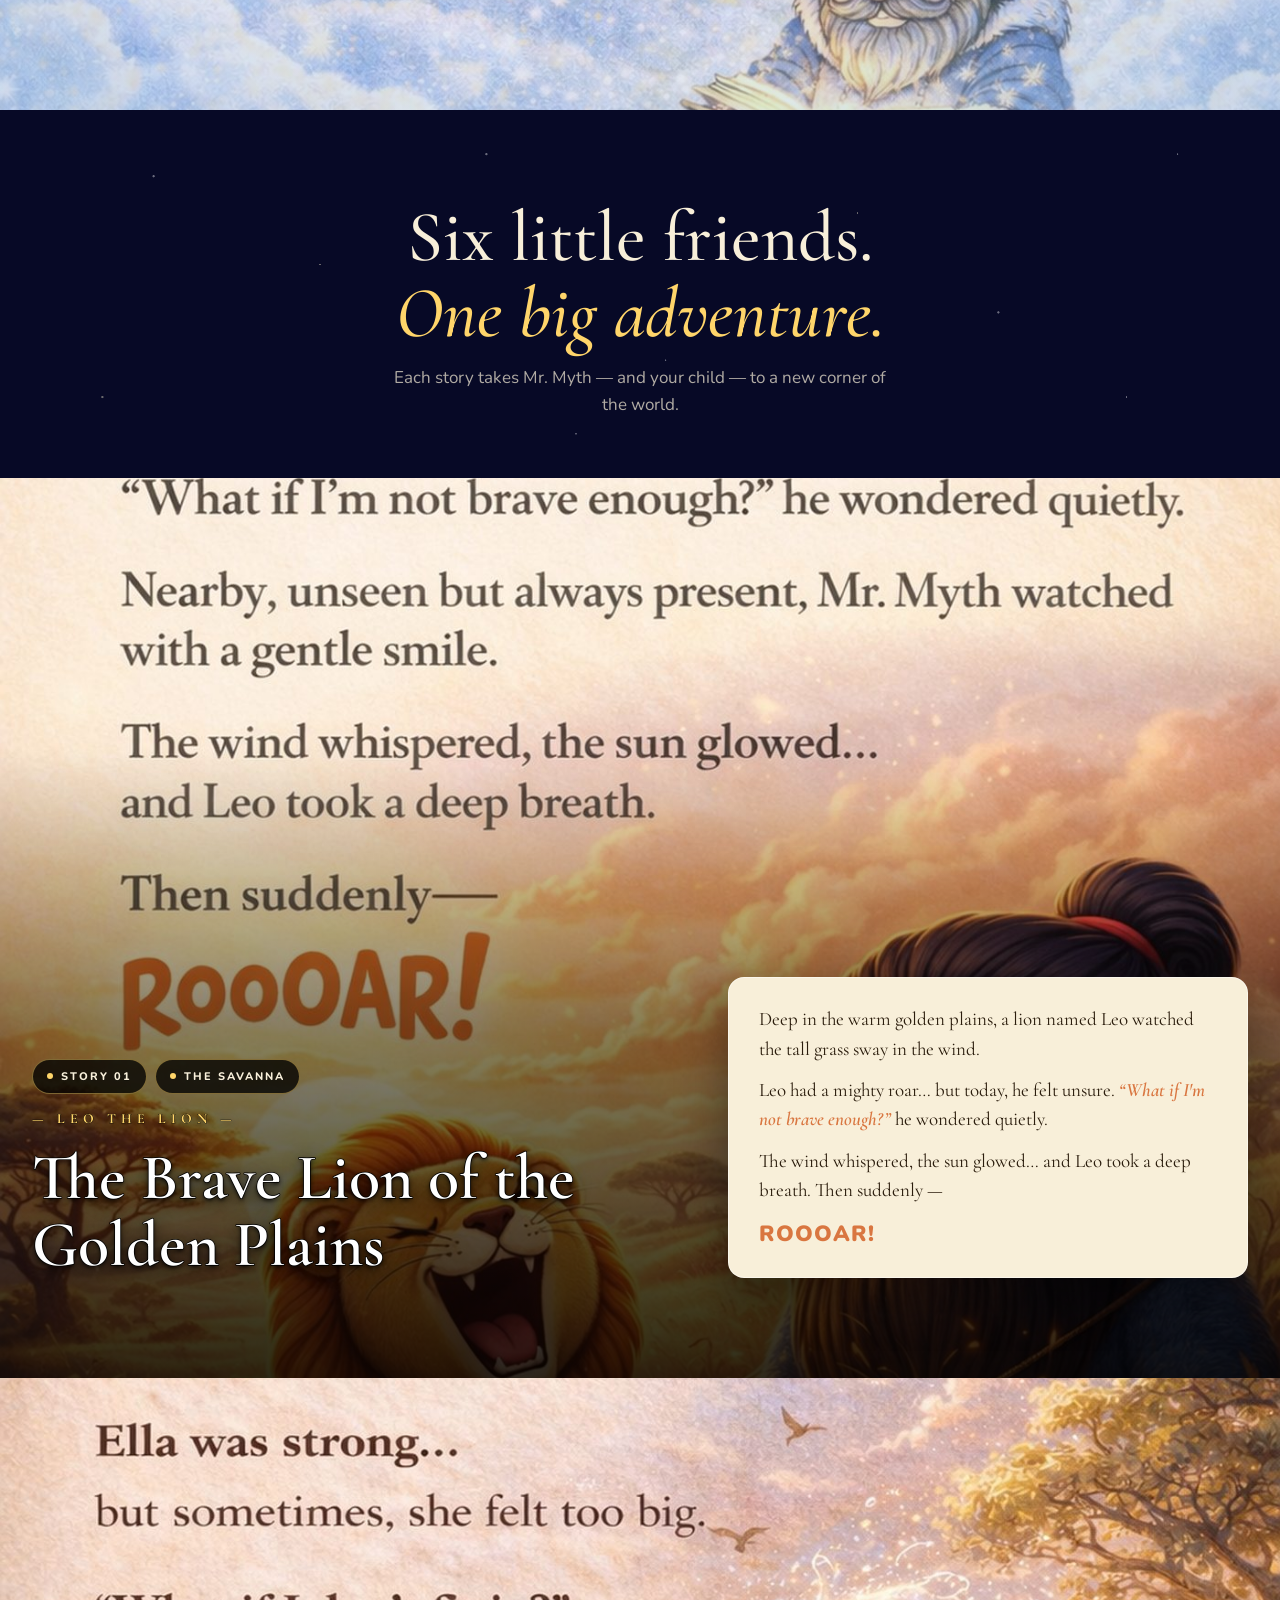
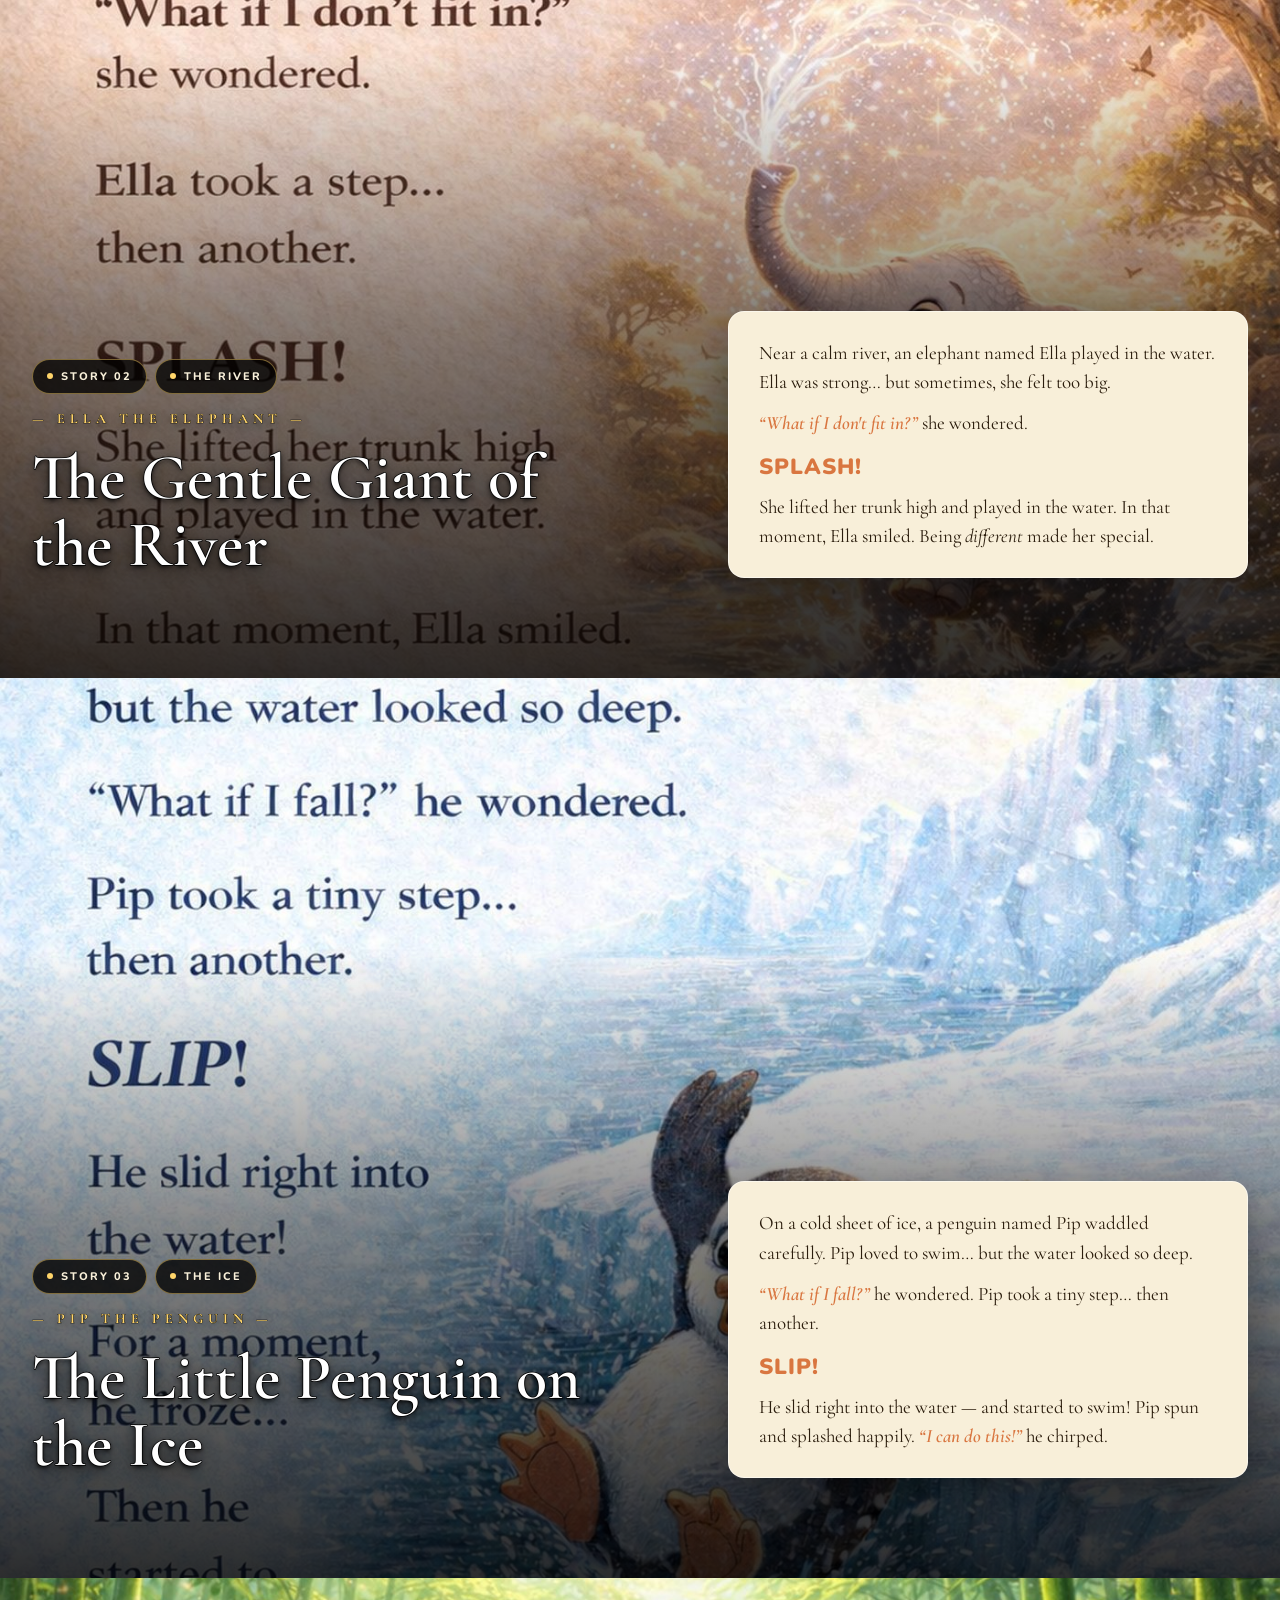
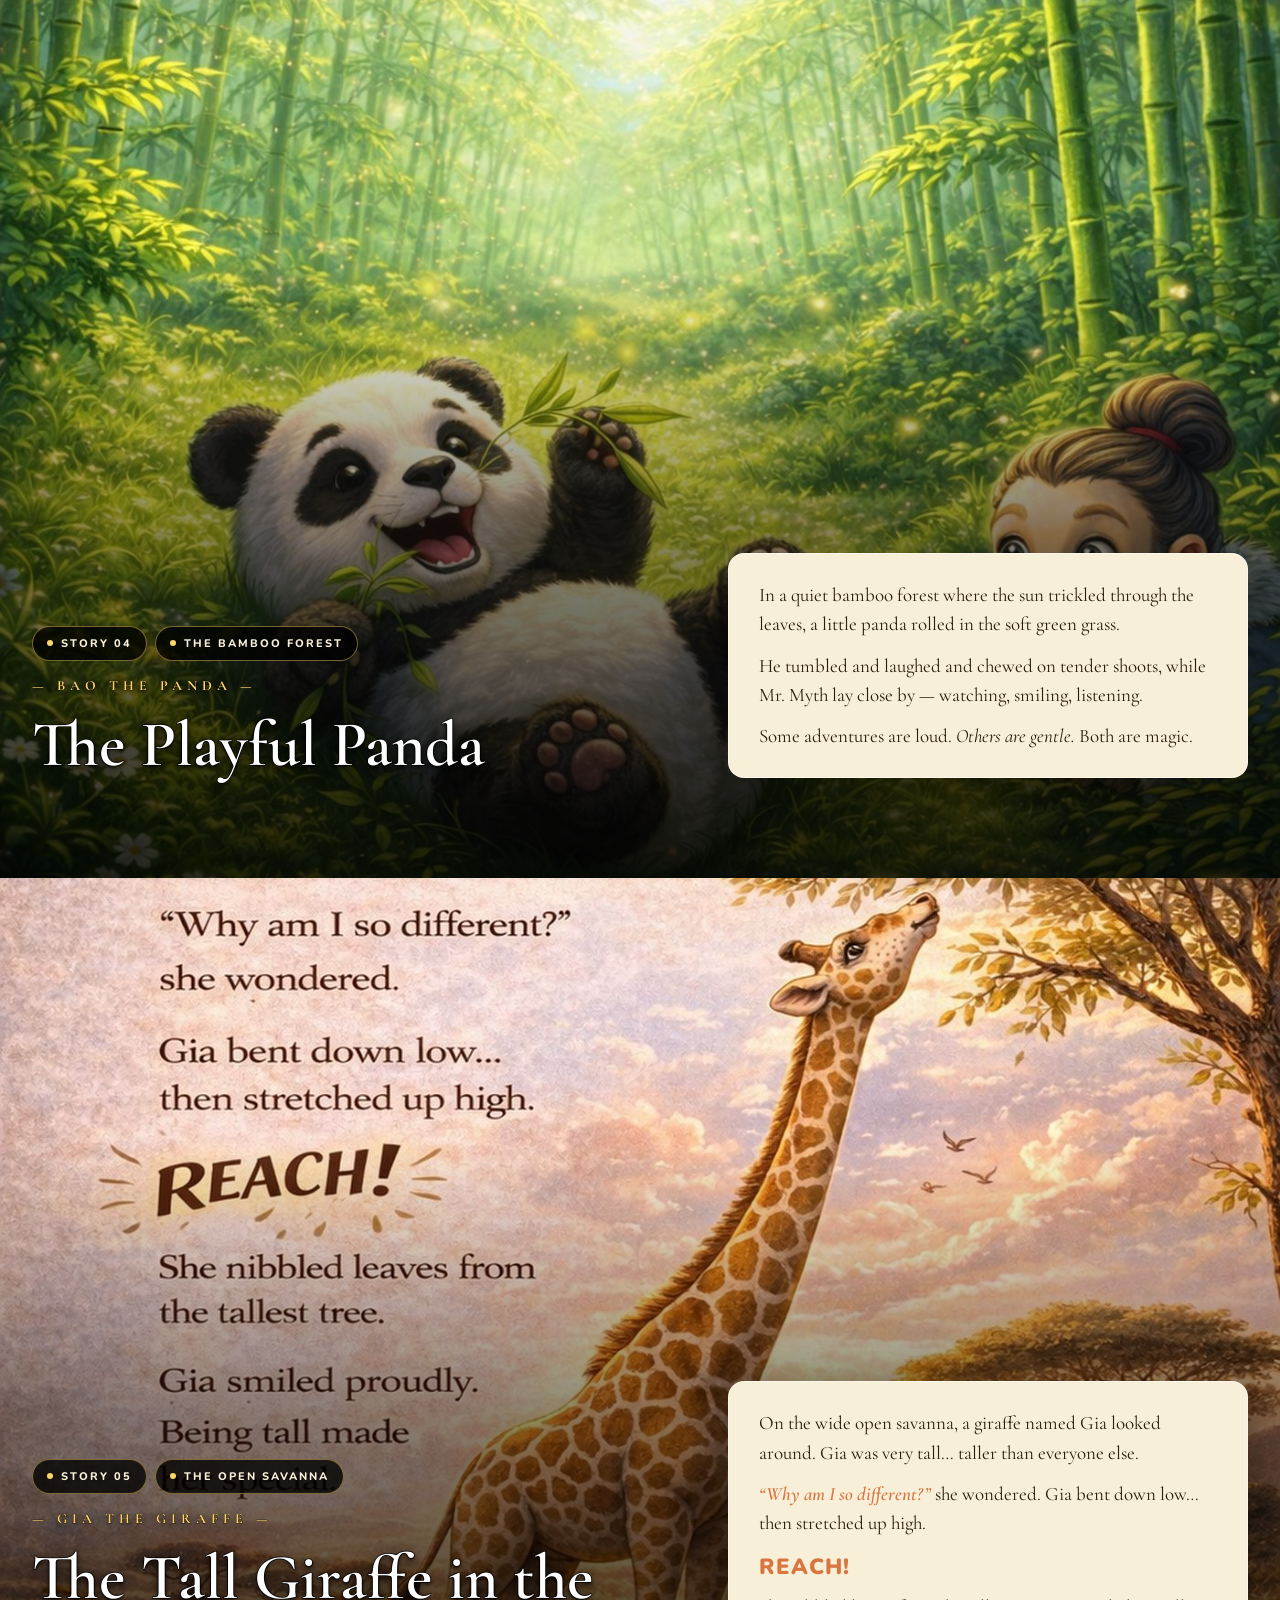
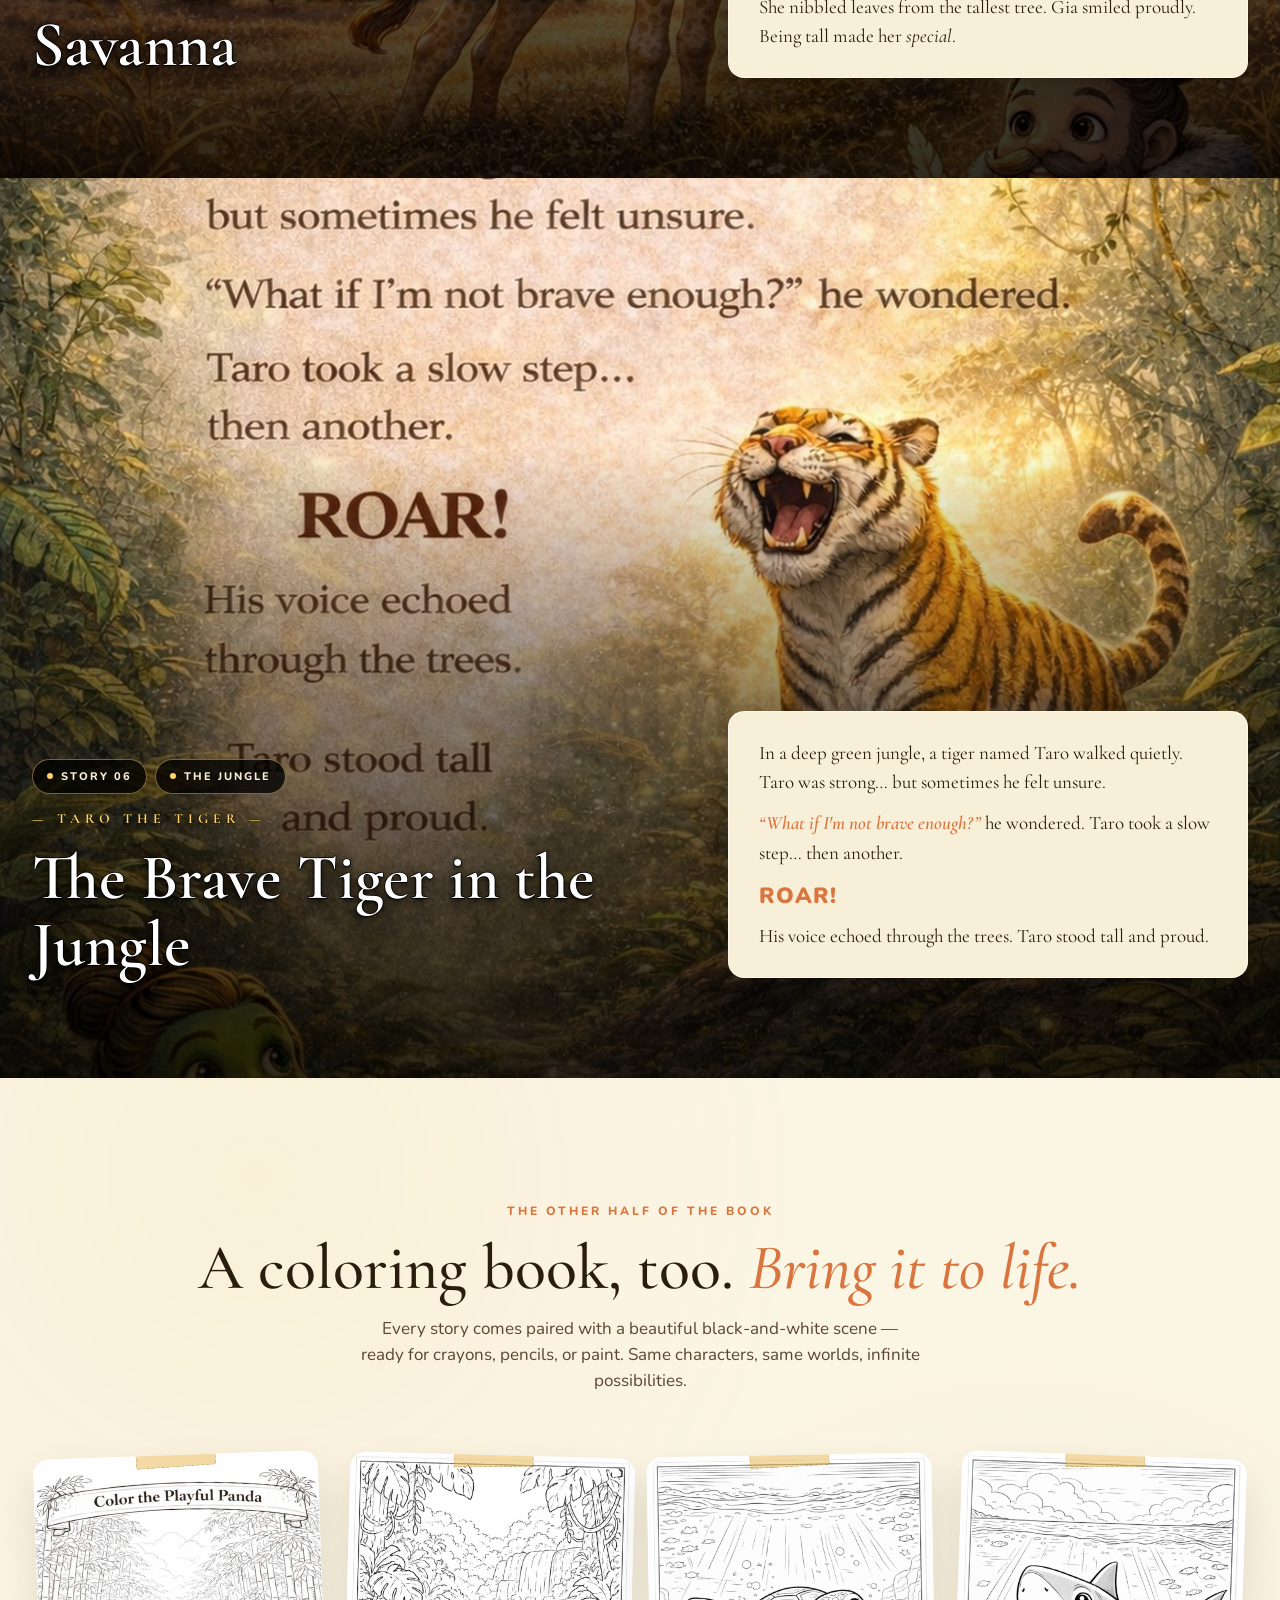
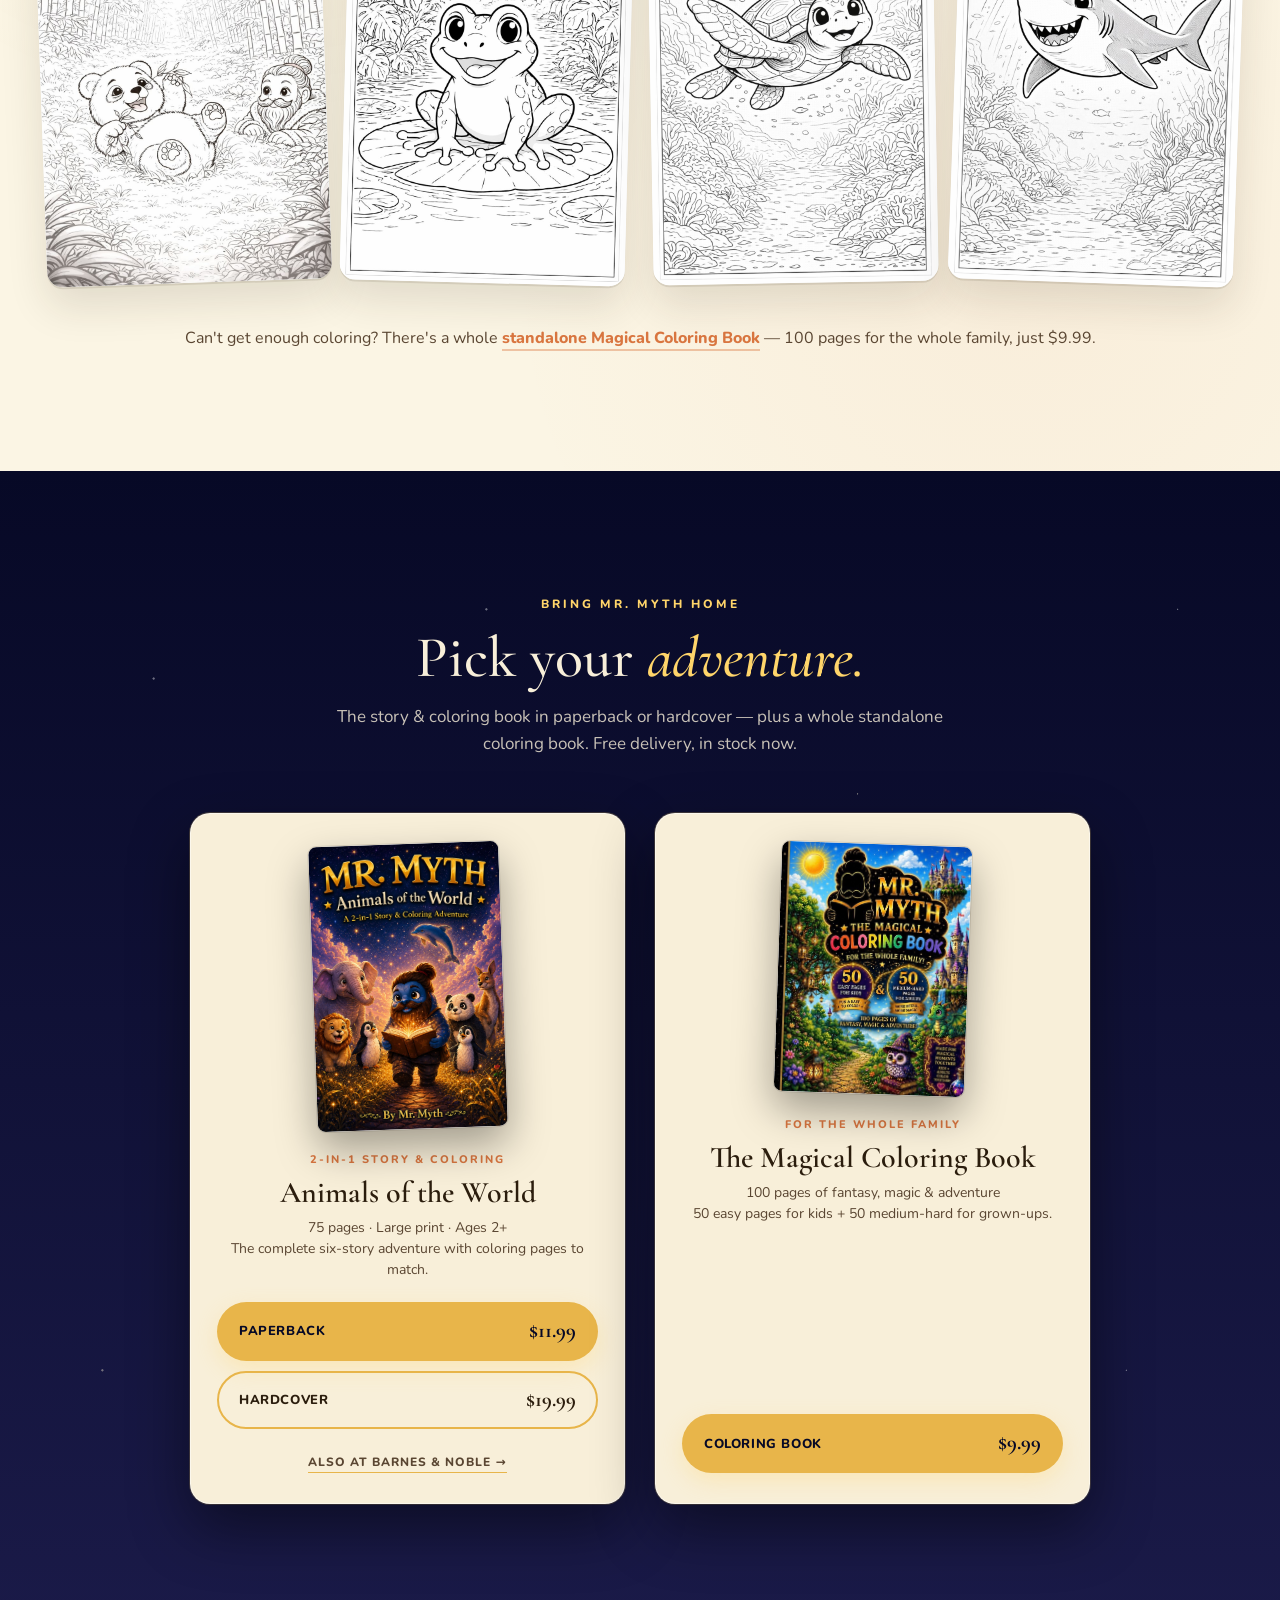
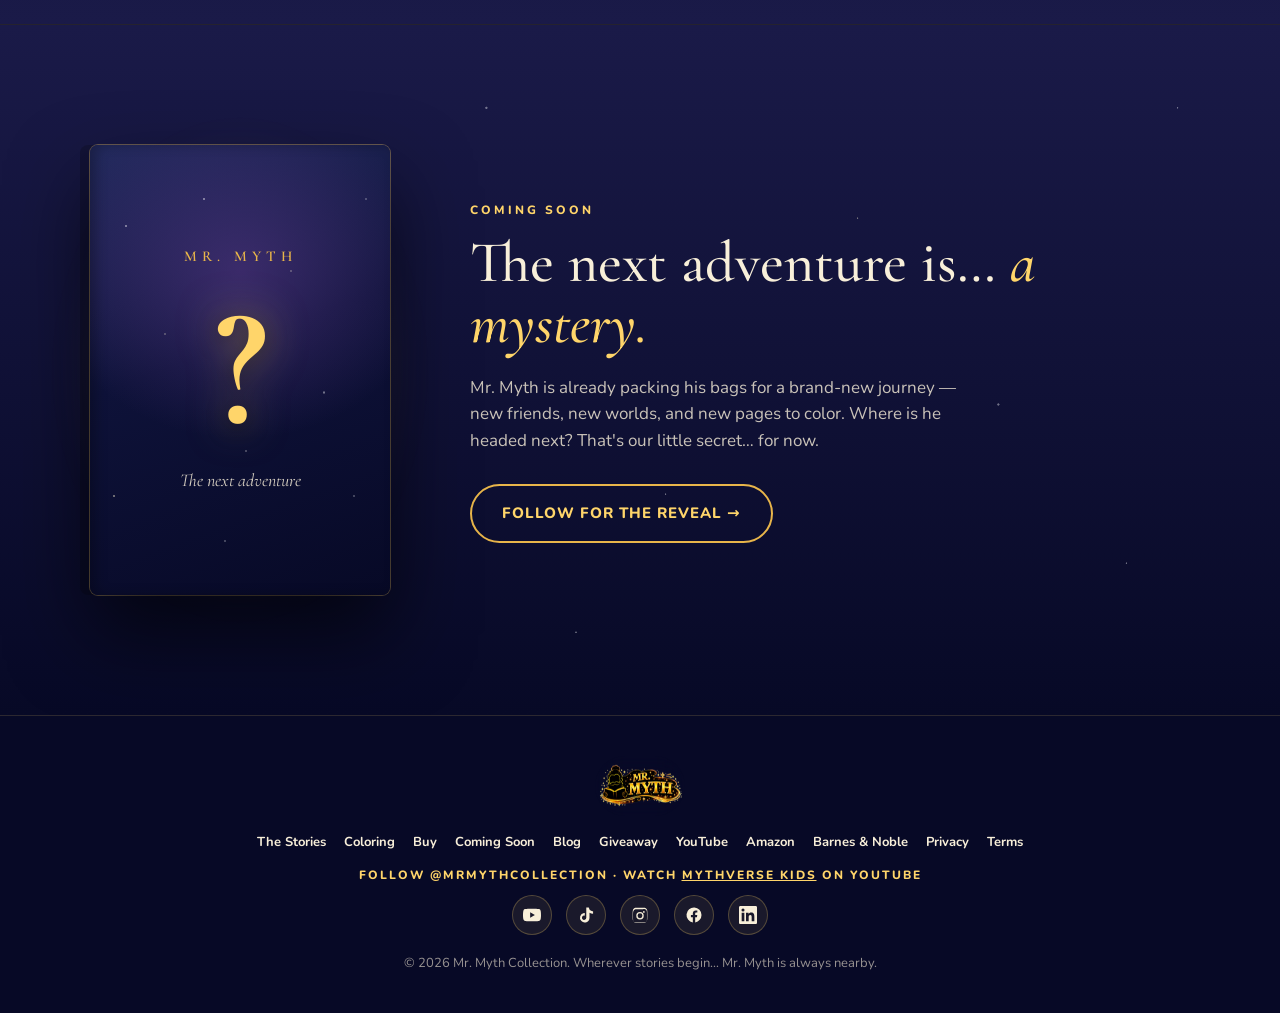
==== commit c93119a0: "Mention MythVerse Kids YouTube in footer follow line Co-Authored-By: Claude Fable 5 <noreply@anthrop" ====
--- a/index.html
+++ b/index.html
@@ -1255,7 +1255,7 @@
     <a href="privacy.html">Privacy</a>
     <a href="terms.html">Terms</a>
   </div>
-  <span class="handle">Follow @mrmythcollection</span>
+  <span class="handle">Follow @mrmythcollection · Watch <a href="https://www.youtube.com/channel/UC2ufVUMUUcEwaMsmsmiHmFw" target="_blank" rel="noopener" style="color:inherit">MythVerse Kids</a> on YouTube</span>
   <div class="socials">
     <a href="https://www.youtube.com/channel/UC2ufVUMUUcEwaMsmsmiHmFw" target="_blank" rel="noopener" aria-label="YouTube — MythVerse Kids">
       <svg viewBox="0 0 24 24" aria-hidden="true"><path d="M23.5 6.19a3.02 3.02 0 0 0-2.12-2.14C19.5 3.55 12 3.55 12 3.55s-7.5 0-9.38.5A3.02 3.02 0 0 0 .5 6.19C0 8.07 0 12 0 12s0 3.93.5 5.81a3.02 3.02 0 0 0 2.12 2.14c1.88.5 9.38.5 9.38.5s7.5 0 9.38-.5a3.02 3.02 0 0 0 2.12-2.14C24 15.93 24 12 24 12s0-3.93-.5-5.81zM9.55 15.57V8.43L15.82 12l-6.27 3.57z"/></svg>
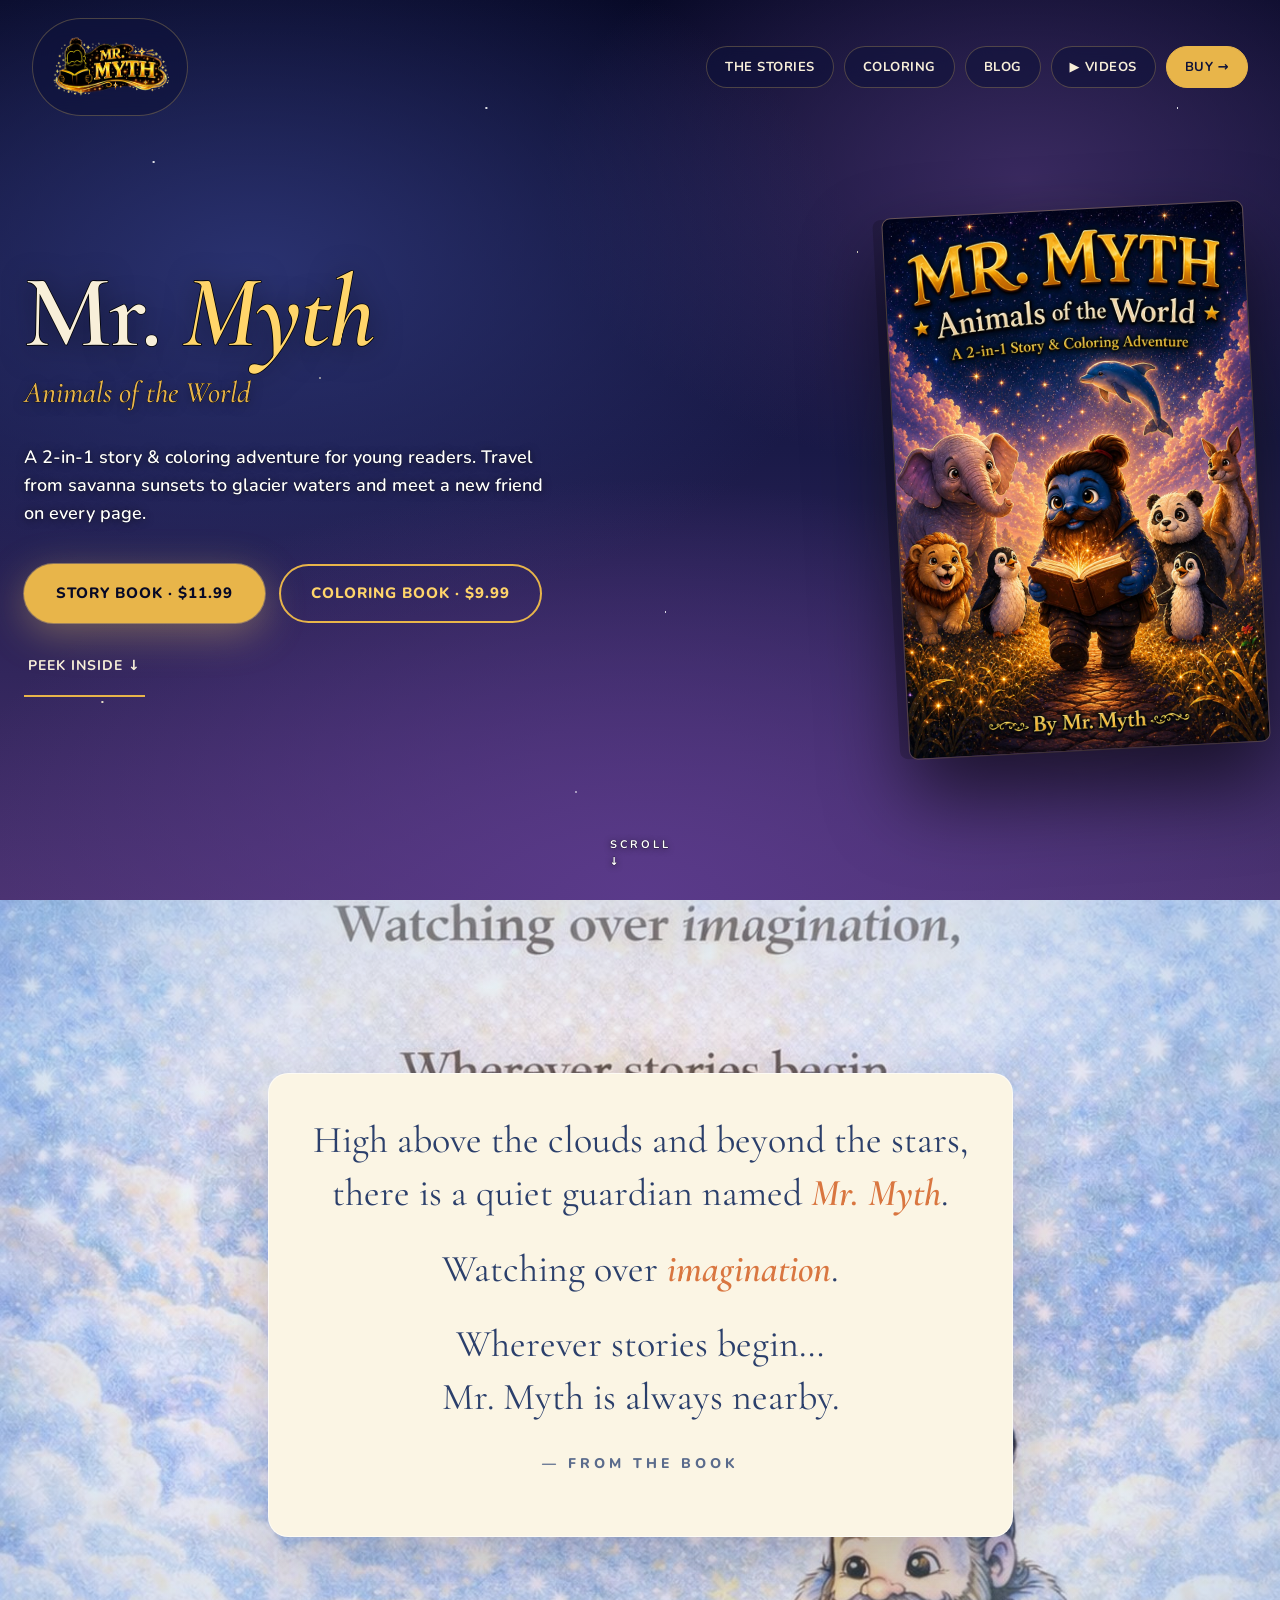
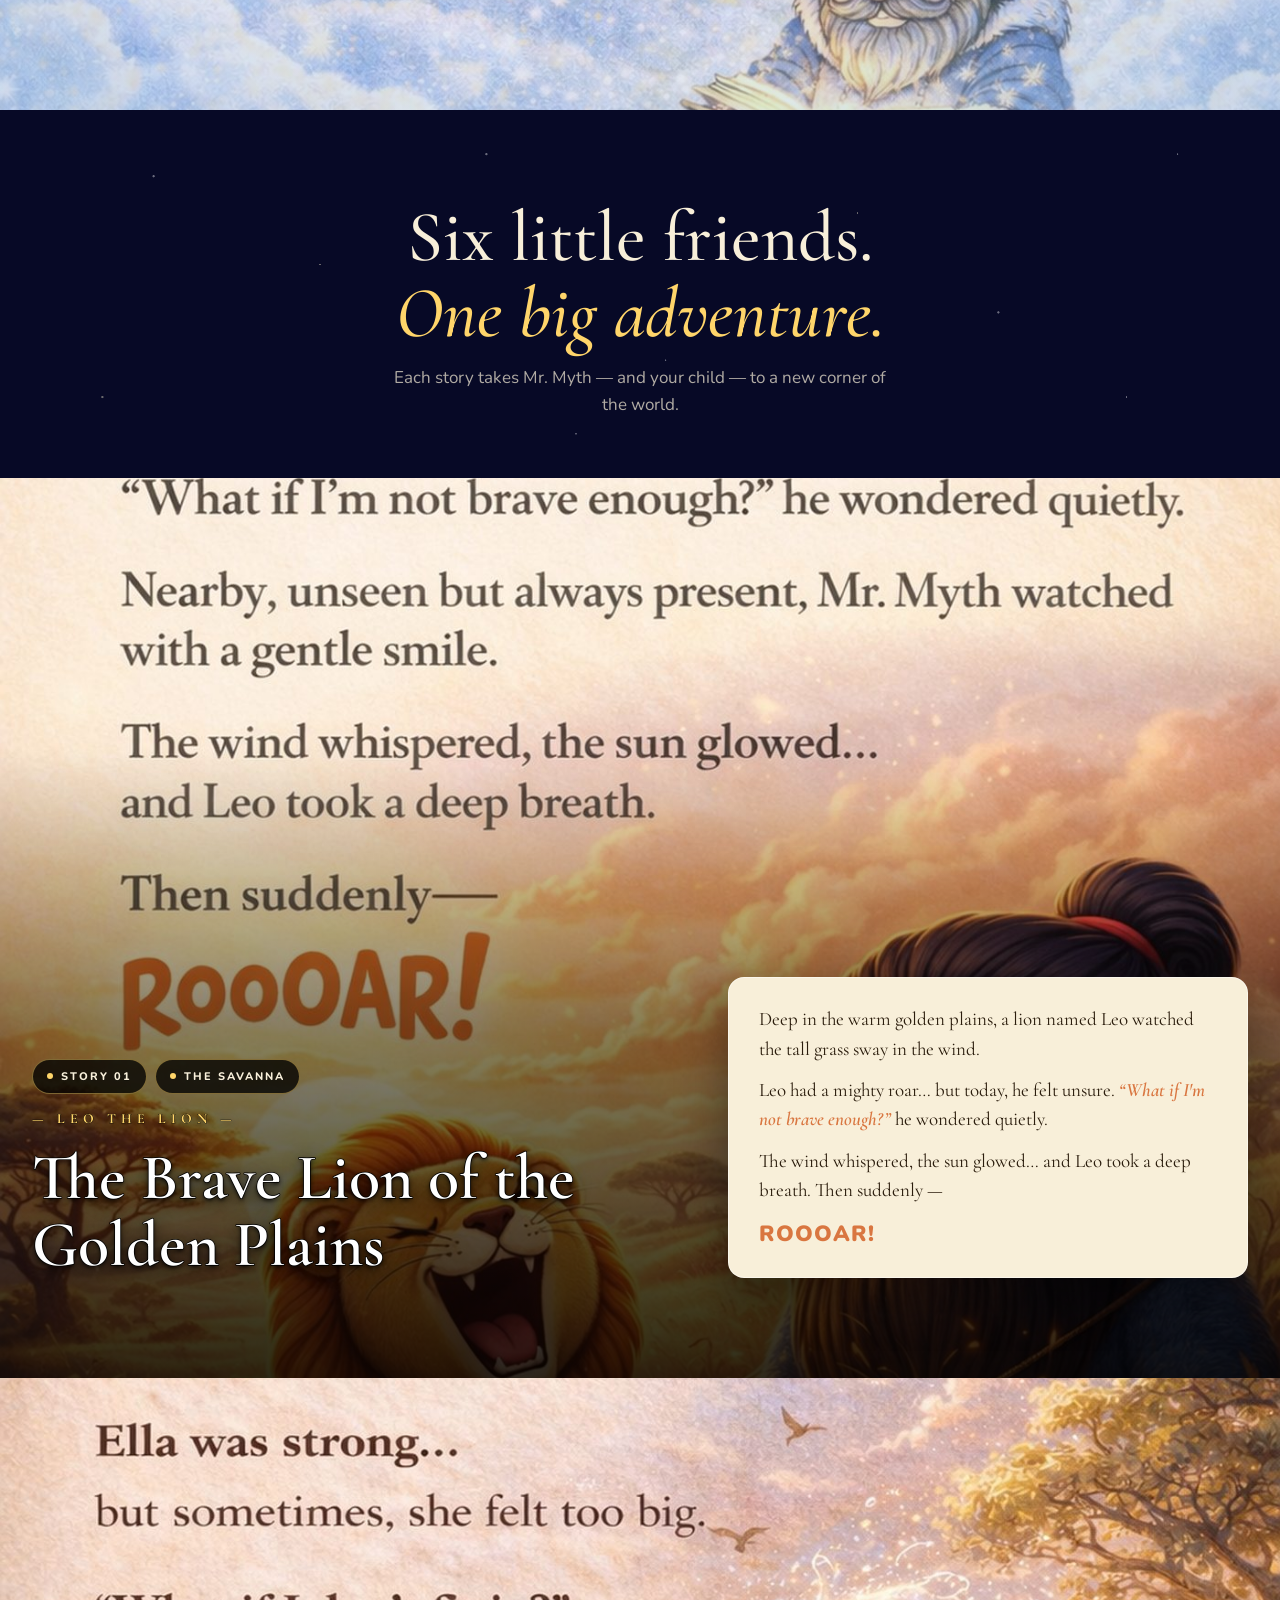
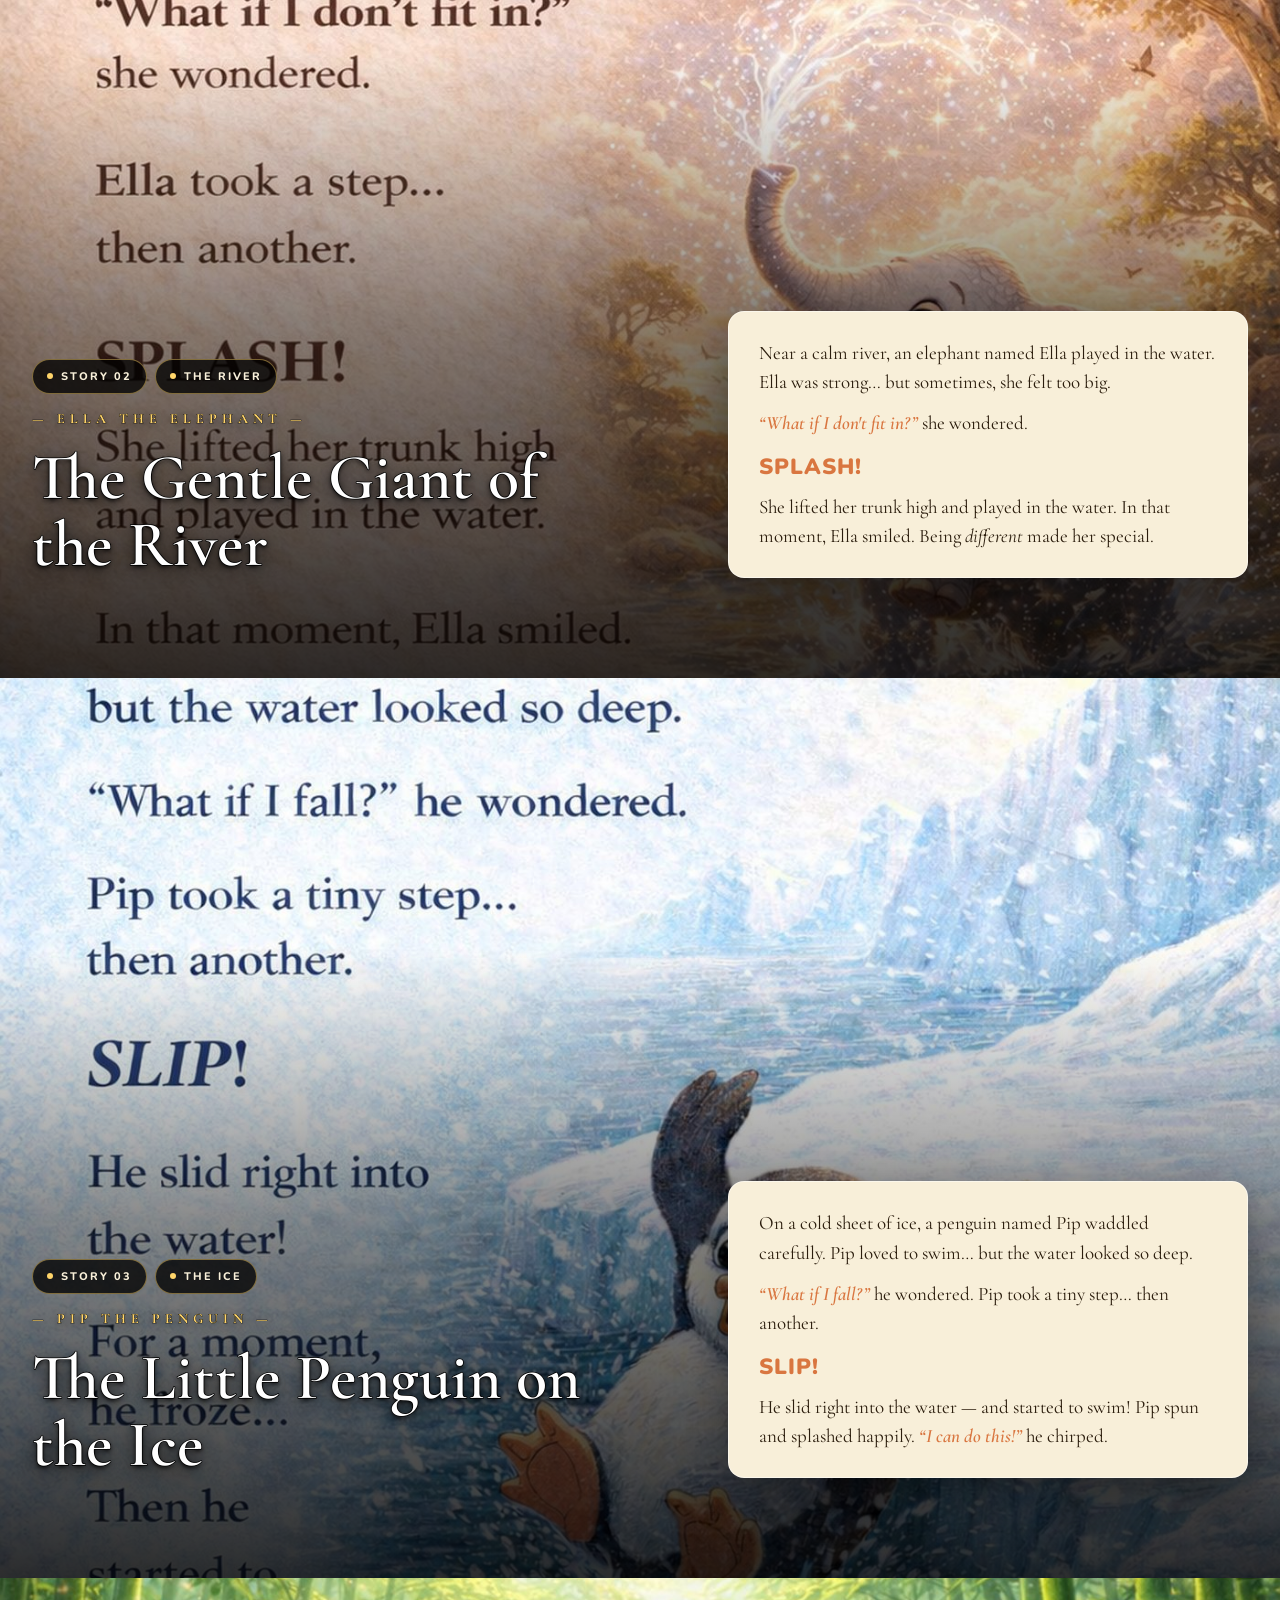
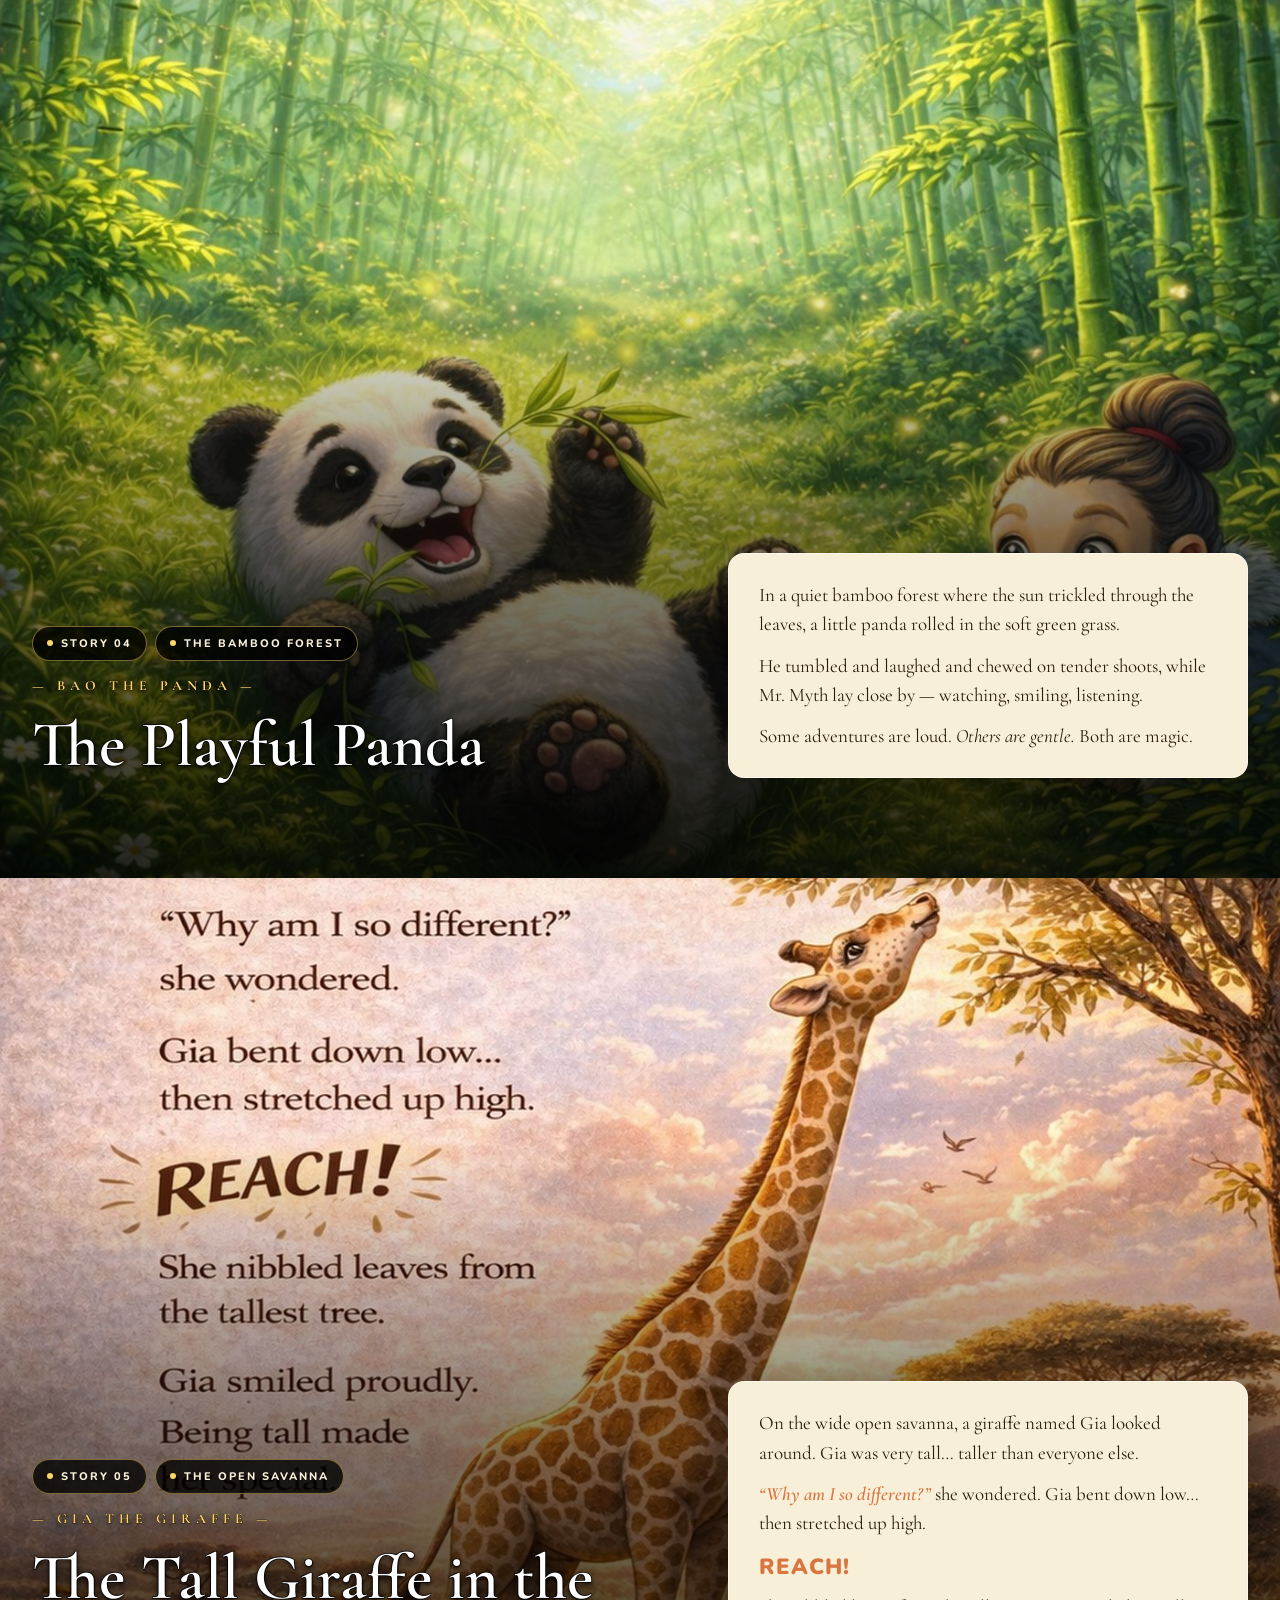
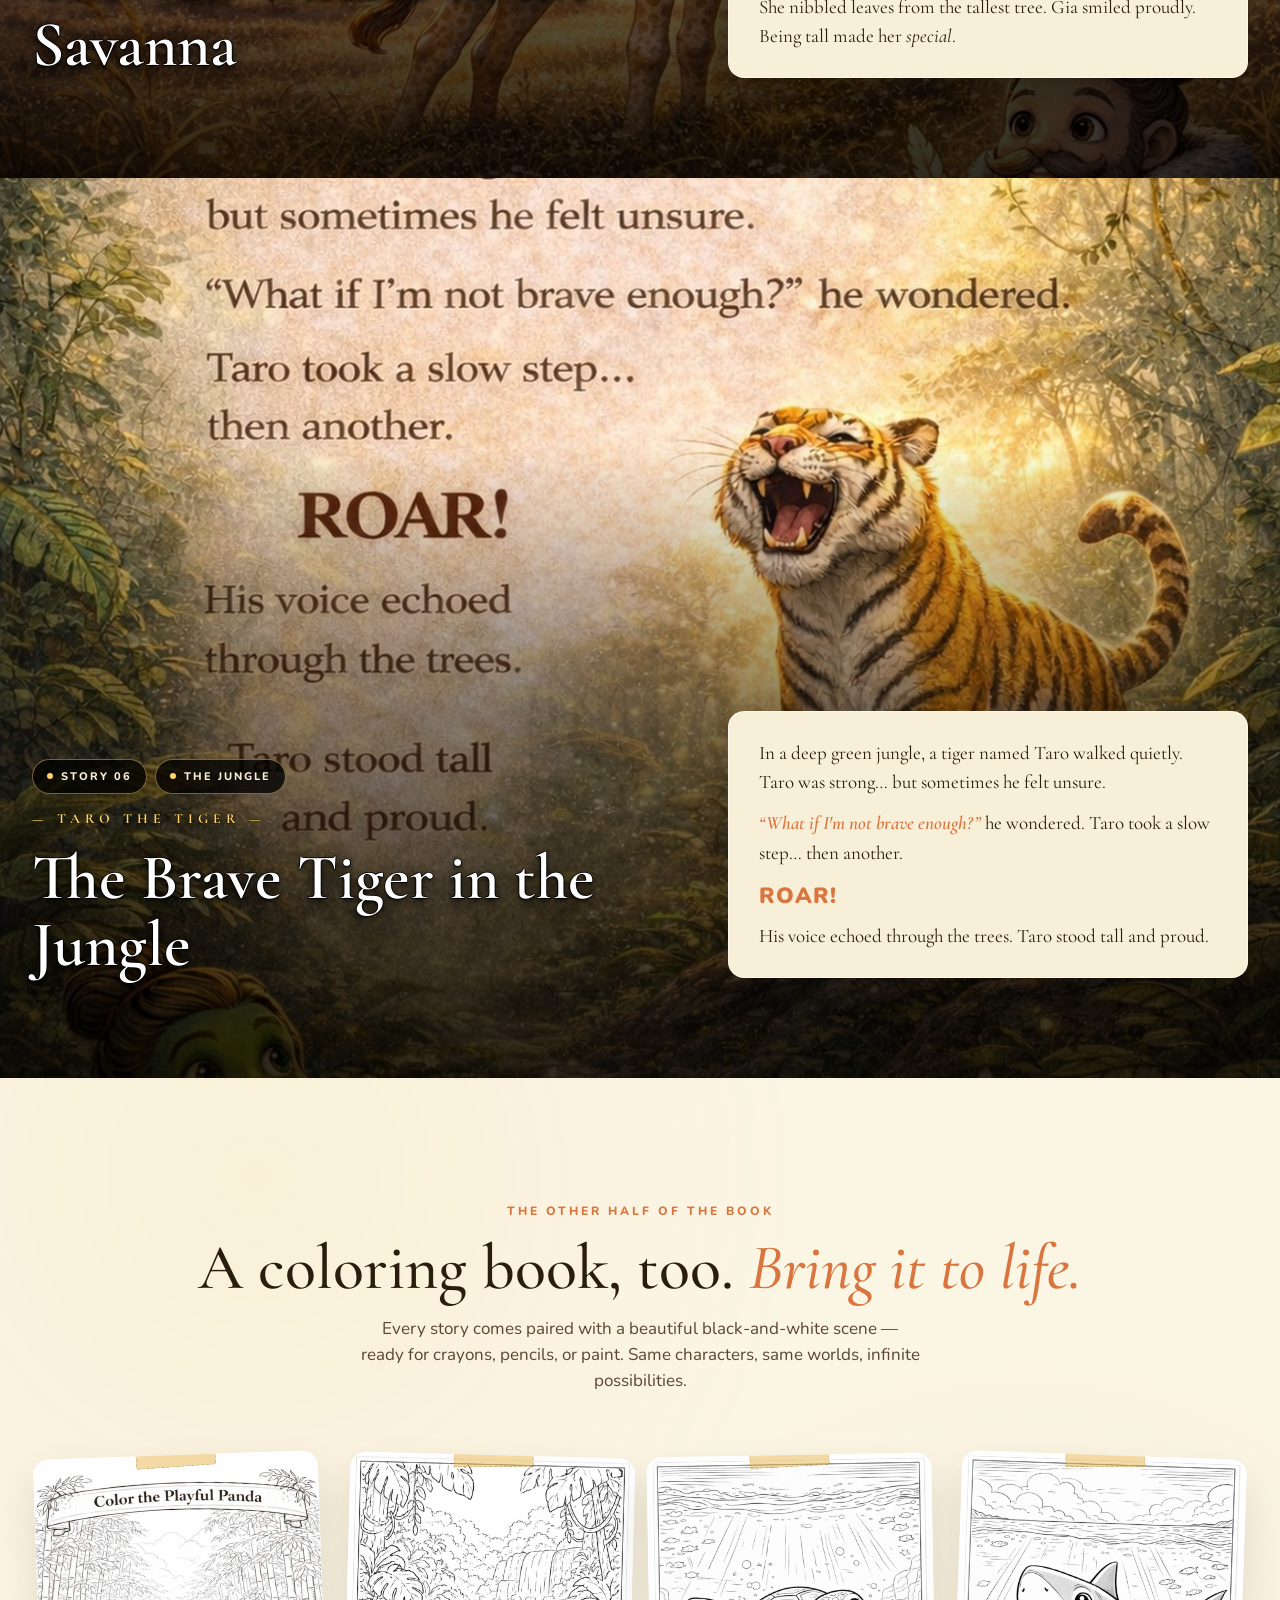
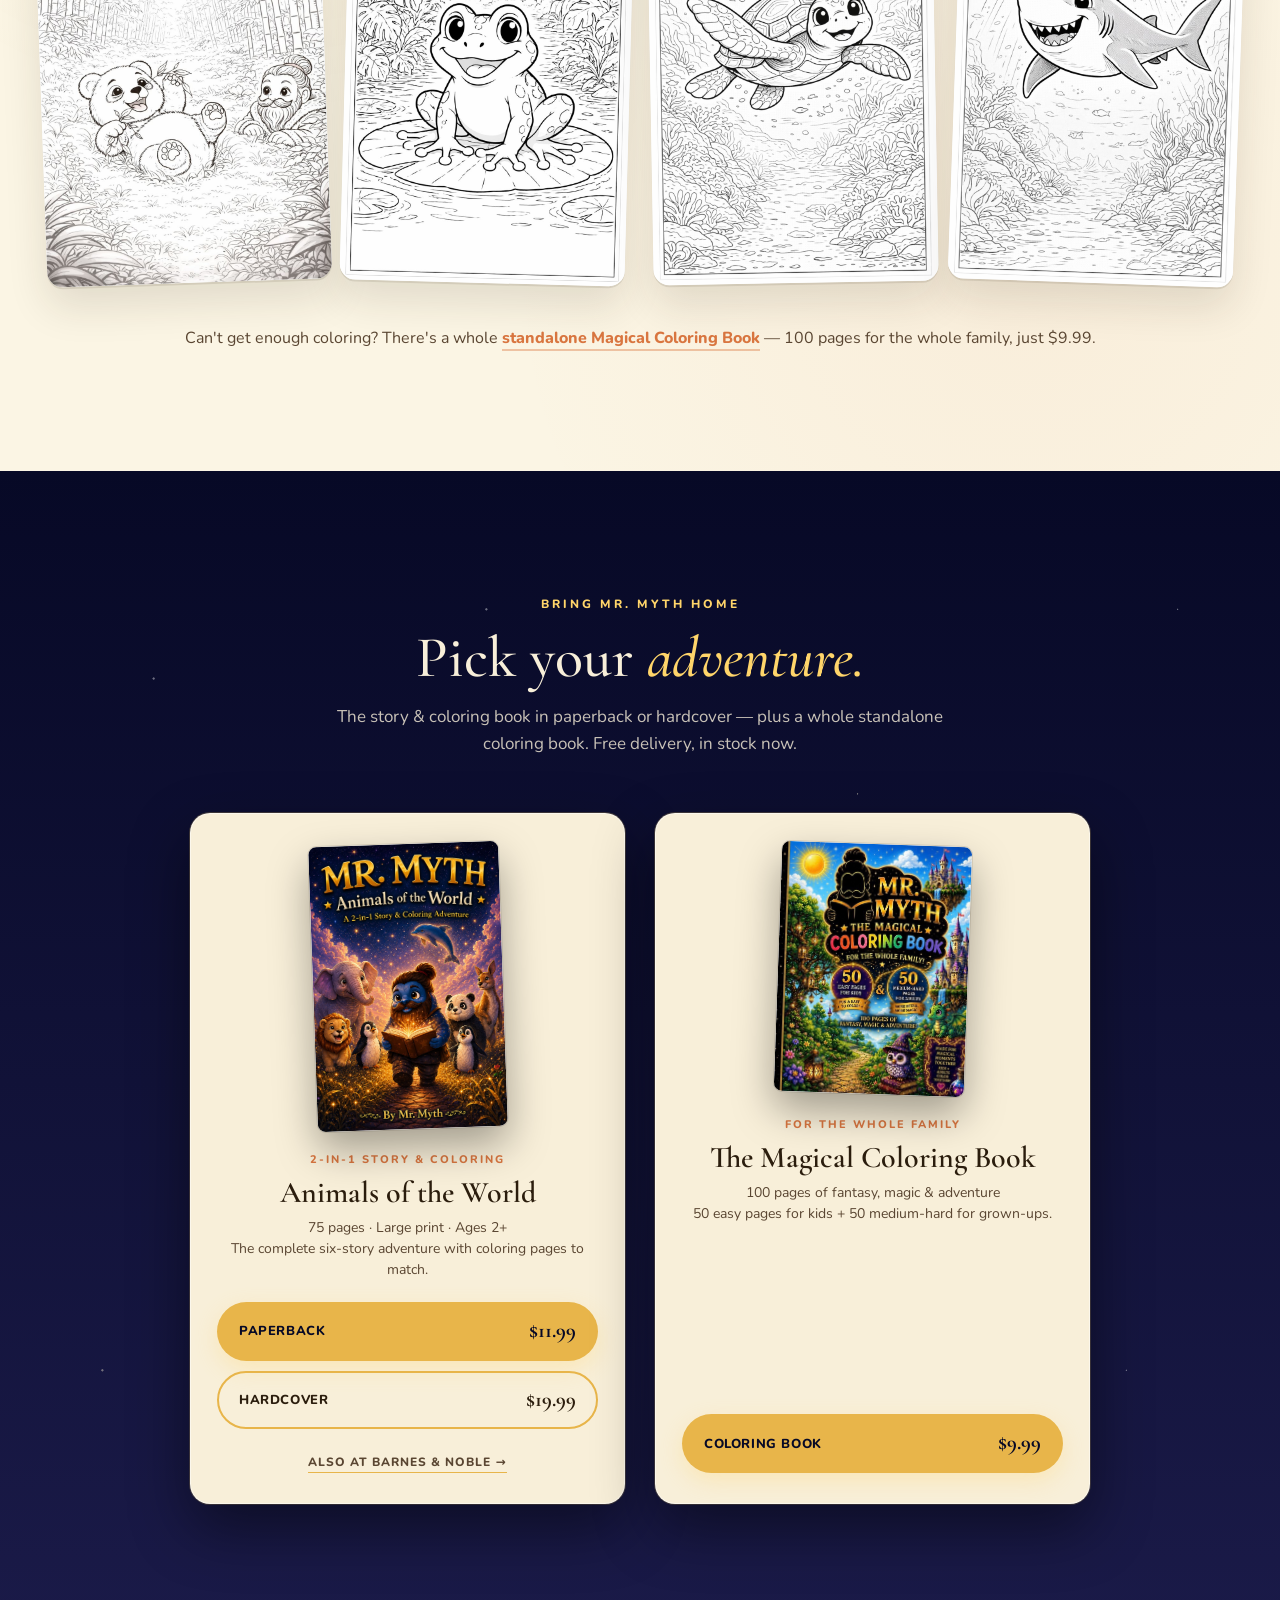
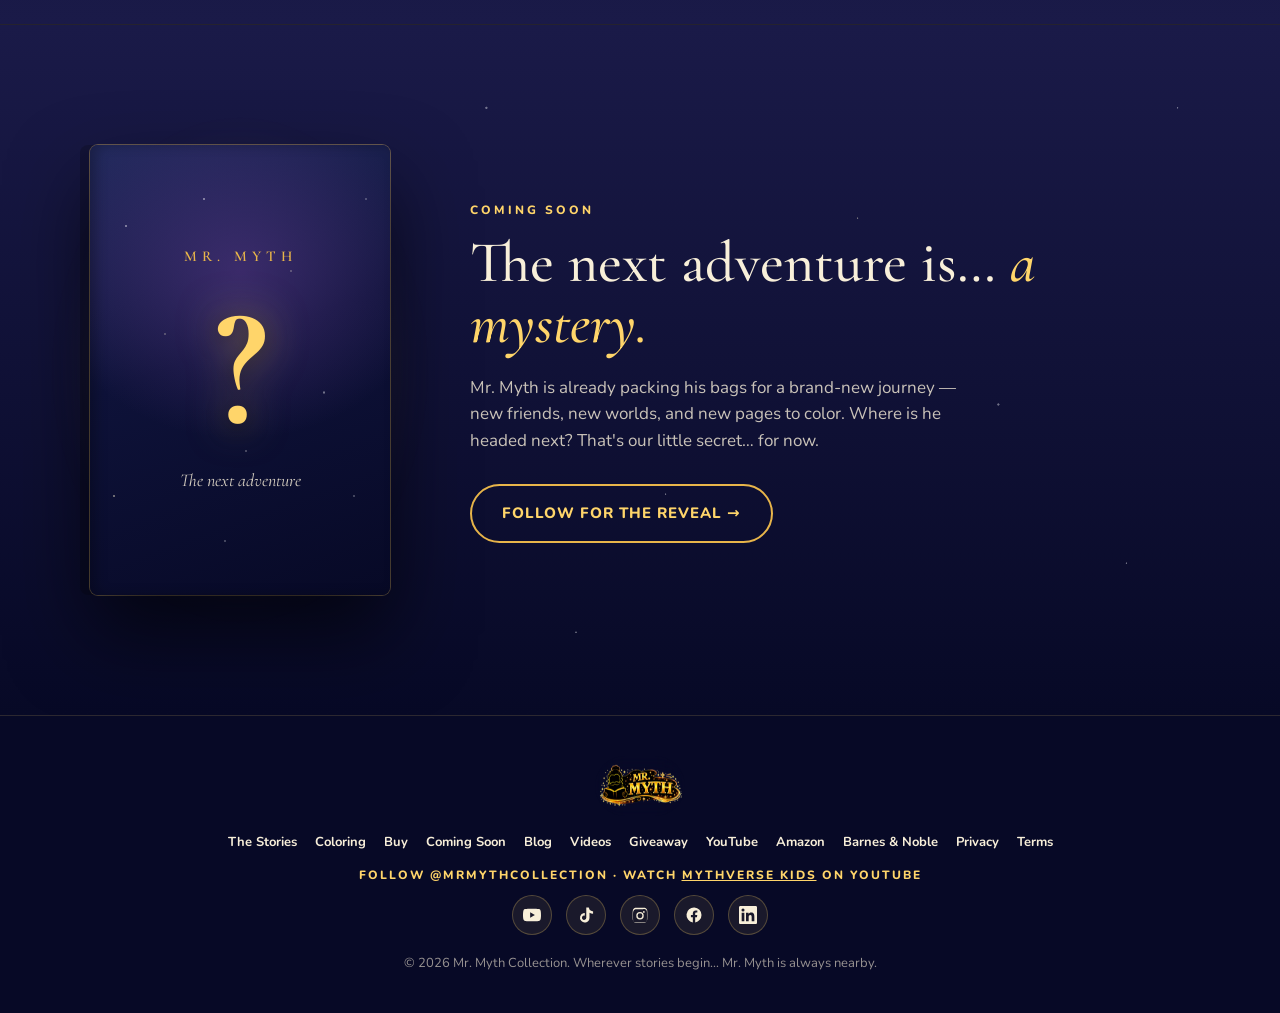
==== commit 98a9330a: "Add on-site Videos page and switch contact email to mrmythcollection@gmail.com - New videos.html: My" ====
--- a/index.html
+++ b/index.html
@@ -918,7 +918,7 @@
     <a href="#journey" class="nav-pill">The Stories</a>
     <a href="#coloring" class="nav-pill">Coloring</a>
     <a href="/blog/" class="nav-pill mobile-show">Blog</a>
-    <a href="https://www.youtube.com/channel/UC2ufVUMUUcEwaMsmsmiHmFw" class="nav-pill" target="_blank" rel="noopener">▶ MythVerse Kids</a>
+    <a href="videos.html" class="nav-pill">▶ Videos</a>
     <a class="nav-pill cta" href="#buy">Buy →</a>
     <button class="nav-toggle" id="navToggle" aria-label="Open menu" aria-expanded="false" aria-controls="mobileMenu">
       <svg viewBox="0 0 24 24" aria-hidden="true"><path d="M4 6h16v2H4zm0 5h16v2H4zm0 5h16v2H4z"/></svg>
@@ -933,7 +933,7 @@
   <a href="#journey">The Stories</a>
   <a href="#coloring">Coloring</a>
   <a href="/blog/">Blog</a>
-  <a href="https://www.youtube.com/channel/UC2ufVUMUUcEwaMsmsmiHmFw" target="_blank" rel="noopener">▶ MythVerse Kids</a>
+  <a href="videos.html">▶ Videos</a>
   <a class="cta" href="#buy">Get the Books</a>
   <a href="https://www.barnesandnoble.com/w/mr-myth-animals-of-the-world-mr-myth/1150339600?ean=9798258409799" target="_blank" rel="noopener">Barnes &amp; Noble</a>
 </div>
@@ -1248,6 +1248,7 @@
     <a href="#buy">Buy</a>
     <a href="#coming-soon">Coming Soon</a>
     <a href="/blog/">Blog</a>
+    <a href="videos.html">Videos</a>
     <a href="giveaway.html">Giveaway</a>
     <a href="https://www.youtube.com/channel/UC2ufVUMUUcEwaMsmsmiHmFw" target="_blank" rel="noopener">YouTube</a>
     <a href="https://www.amazon.com/dp/B0H5KP16HB/" target="_blank" rel="noopener">Amazon</a>
